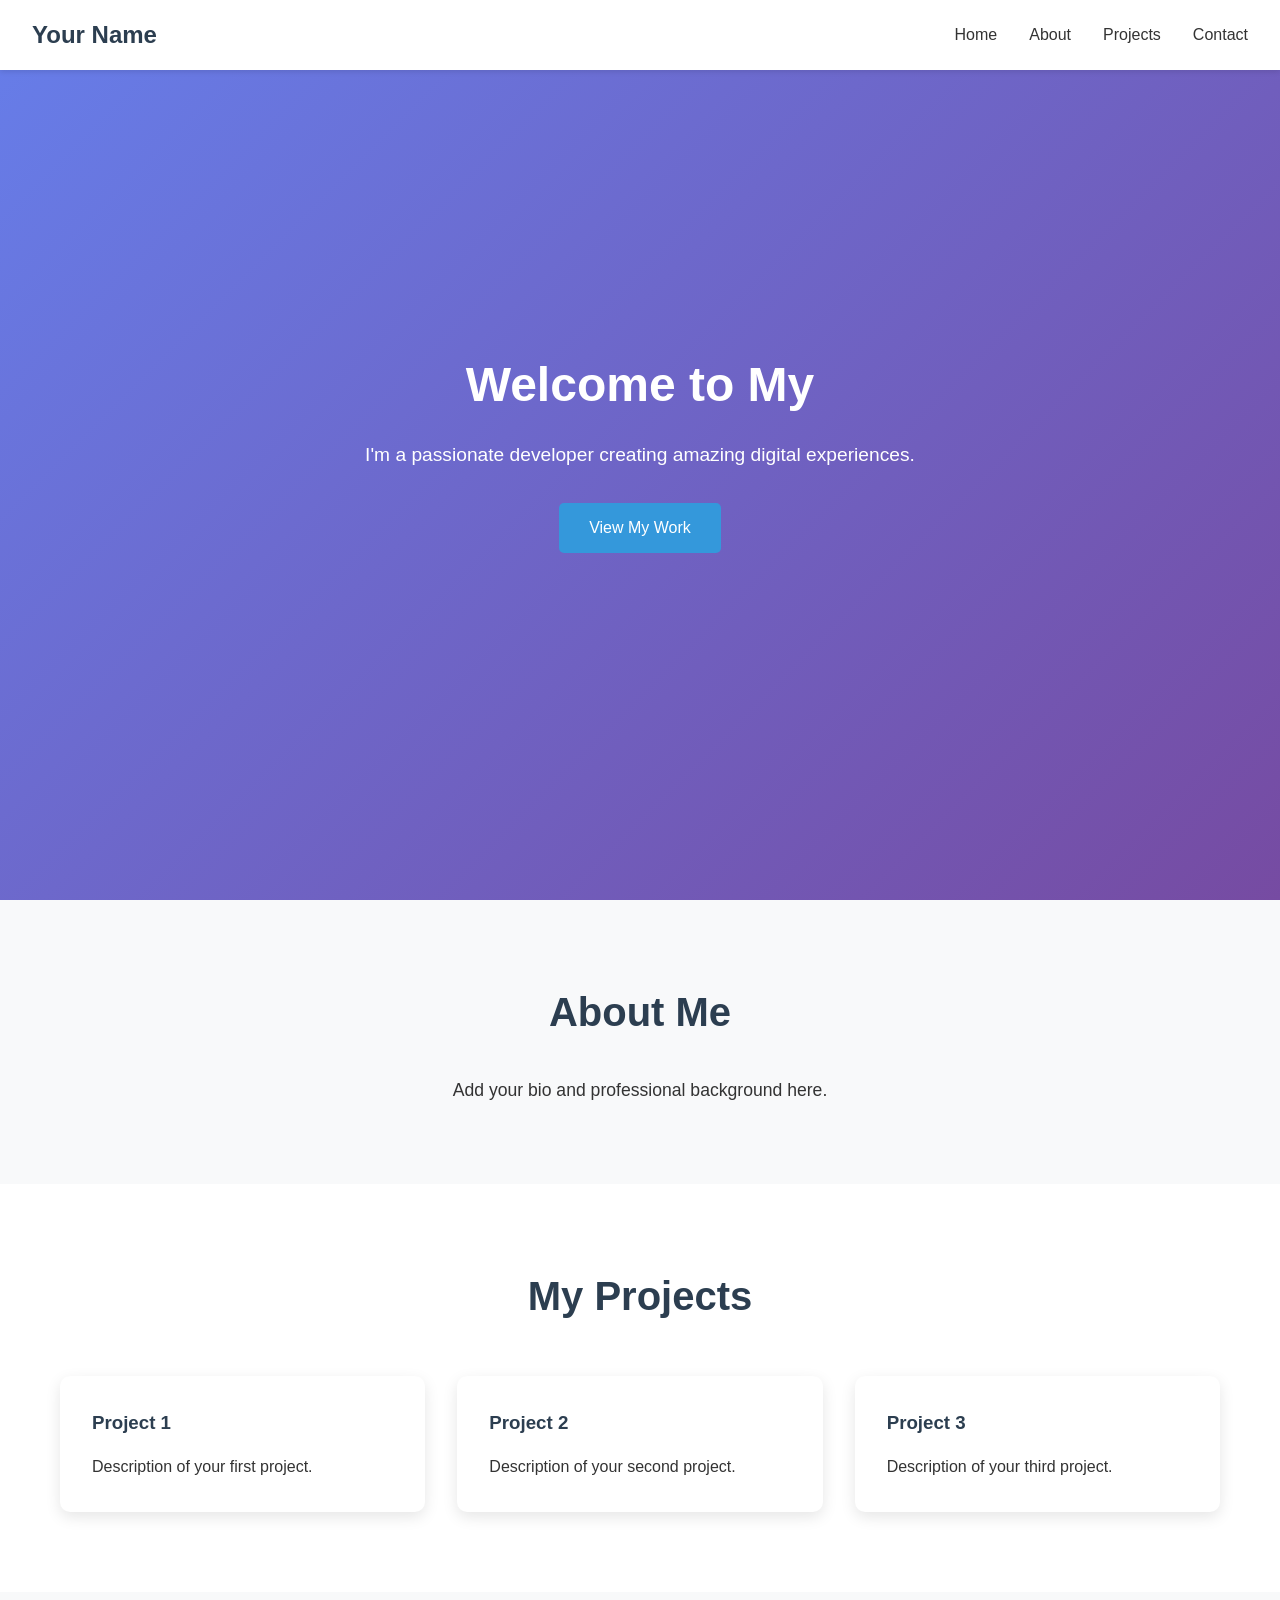
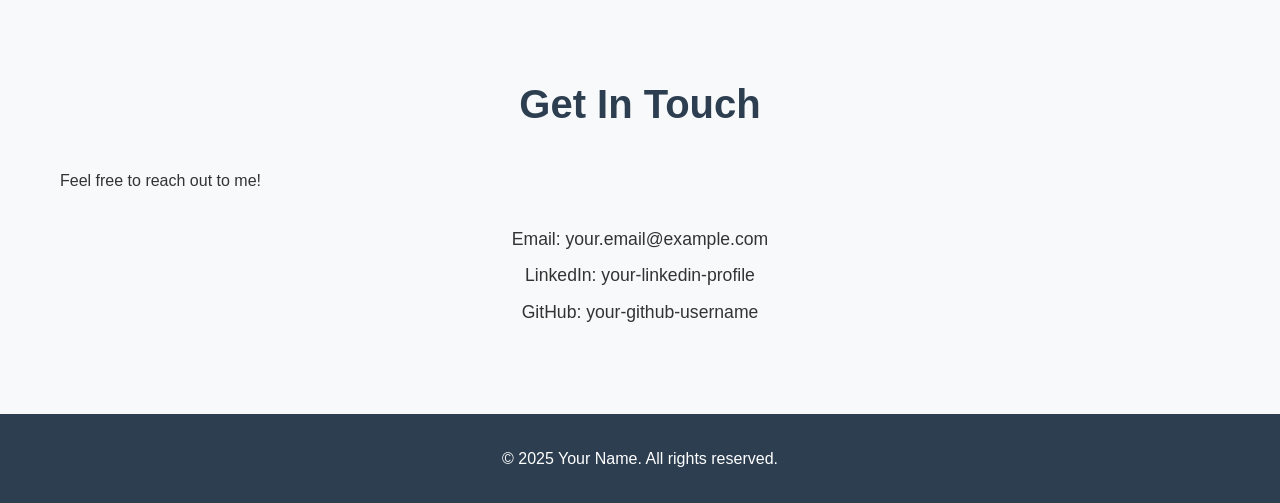
==== index.html @ b7966a03 "Initial commit: Create portfolio website structure" ====
<!DOCTYPE html>
<html lang="en">
<head>
    <meta charset="UTF-8">
    <meta name="viewport" content="width=device-width, initial-scale=1.0">
    <title>My Portfolio</title>
    <link rel="stylesheet" href="css/styles.css">
</head>
<body>
    <header>
        <nav>
            <div class="logo">
                <h1>Your Name</h1>
            </div>
            <ul class="nav-links">
                <li><a href="#home">Home</a></li>
                <li><a href="#about">About</a></li>
                <li><a href="#projects">Projects</a></li>
                <li><a href="#contact">Contact</a></li>
            </ul>
        </nav>
    </header>

    <main>
        <section id="home" class="hero">
            <div class="hero-content">
                <h2>Welcome to My Portfolio</h2>
                <p>I'm a passionate developer creating amazing digital experiences.</p>
                <a href="#projects" class="cta-button">View My Work</a>
            </div>
        </section>

        <section id="about" class="about">
            <div class="container">
                <h2>About Me</h2>
                <p>Add your bio and professional background here.</p>
            </div>
        </section>

        <section id="projects" class="projects">
            <div class="container">
                <h2>My Projects</h2>
                <div class="project-grid">
                    <div class="project-card">
                        <h3>Project 1</h3>
                        <p>Description of your first project.</p>
                    </div>
                    <div class="project-card">
                        <h3>Project 2</h3>
                        <p>Description of your second project.</p>
                    </div>
                    <div class="project-card">
                        <h3>Project 3</h3>
                        <p>Description of your third project.</p>
                    </div>
                </div>
            </div>
        </section>

        <section id="contact" class="contact">
            <div class="container">
                <h2>Get In Touch</h2>
                <p>Feel free to reach out to me!</p>
                <div class="contact-info">
                    <p>Email: your.email@example.com</p>
                    <p>LinkedIn: your-linkedin-profile</p>
                    <p>GitHub: your-github-username</p>
                </div>
            </div>
        </section>
    </main>

    <footer>
        <p>&copy; 2025 Your Name. All rights reserved.</p>
    </footer>

    <script src="js/main.js"></script>
</body>
</html>
---- css/styles.css ----
/* Reset and base styles */
* {
    margin: 0;
    padding: 0;
    box-sizing: border-box;
}

body {
    font-family: 'Arial', sans-serif;
    line-height: 1.6;
    color: #333;
}

.container {
    max-width: 1200px;
    margin: 0 auto;
    padding: 0 20px;
}

/* Header and Navigation */
header {
    background: #fff;
    box-shadow: 0 2px 5px rgba(0,0,0,0.1);
    position: fixed;
    width: 100%;
    top: 0;
    z-index: 1000;
}

nav {
    display: flex;
    justify-content: space-between;
    align-items: center;
    padding: 1rem 2rem;
}

.logo h1 {
    color: #2c3e50;
}

.nav-links {
    display: flex;
    list-style: none;
    gap: 2rem;
}

.nav-links a {
    text-decoration: none;
    color: #333;
    transition: color 0.3s ease;
}

.nav-links a:hover {
    color: #3498db;
}

/* Hero Section */
.hero {
    background: linear-gradient(135deg, #667eea 0%, #764ba2 100%);
    color: white;
    min-height: 100vh;
    display: flex;
    align-items: center;
    justify-content: center;
    text-align: center;
}

.hero-content h2 {
    font-size: 3rem;
    margin-bottom: 1rem;
}

.hero-content p {
    font-size: 1.2rem;
    margin-bottom: 2rem;
}

.cta-button {
    display: inline-block;
    background: #3498db;
    color: white;
    padding: 12px 30px;
    text-decoration: none;
    border-radius: 5px;
    transition: background 0.3s ease;
}

.cta-button:hover {
    background: #2980b9;
}

/* Sections */
section {
    padding: 80px 0;
}

.about {
    background: #f8f9fa;
}

.about h2,
.projects h2,
.contact h2 {
    text-align: center;
    font-size: 2.5rem;
    margin-bottom: 2rem;
    color: #2c3e50;
}

.about p {
    text-align: center;
    font-size: 1.1rem;
    max-width: 600px;
    margin: 0 auto;
}

/* Projects Section */
.project-grid {
    display: grid;
    grid-template-columns: repeat(auto-fit, minmax(300px, 1fr));
    gap: 2rem;
    margin-top: 3rem;
}

.project-card {
    background: white;
    padding: 2rem;
    border-radius: 10px;
    box-shadow: 0 5px 15px rgba(0,0,0,0.1);
    transition: transform 0.3s ease;
}

.project-card:hover {
    transform: translateY(-5px);
}

.project-card h3 {
    color: #2c3e50;
    margin-bottom: 1rem;
}

/* Contact Section */
.contact {
    background: #f8f9fa;
}

.contact-info {
    text-align: center;
    margin-top: 2rem;
}

.contact-info p {
    margin: 0.5rem 0;
    font-size: 1.1rem;
}

/* Footer */
footer {
    background: #2c3e50;
    color: white;
    text-align: center;
    padding: 2rem 0;
}

/* Responsive Design */
@media (max-width: 768px) {
    .nav-links {
        display: none;
    }
    
    .hero-content h2 {
        font-size: 2rem;
    }
    
    .project-grid {
        grid-template-columns: 1fr;
    }
    
    nav {
        padding: 1rem;
    }
}

/* Smooth scrolling */
html {
    scroll-behavior: smooth;
}
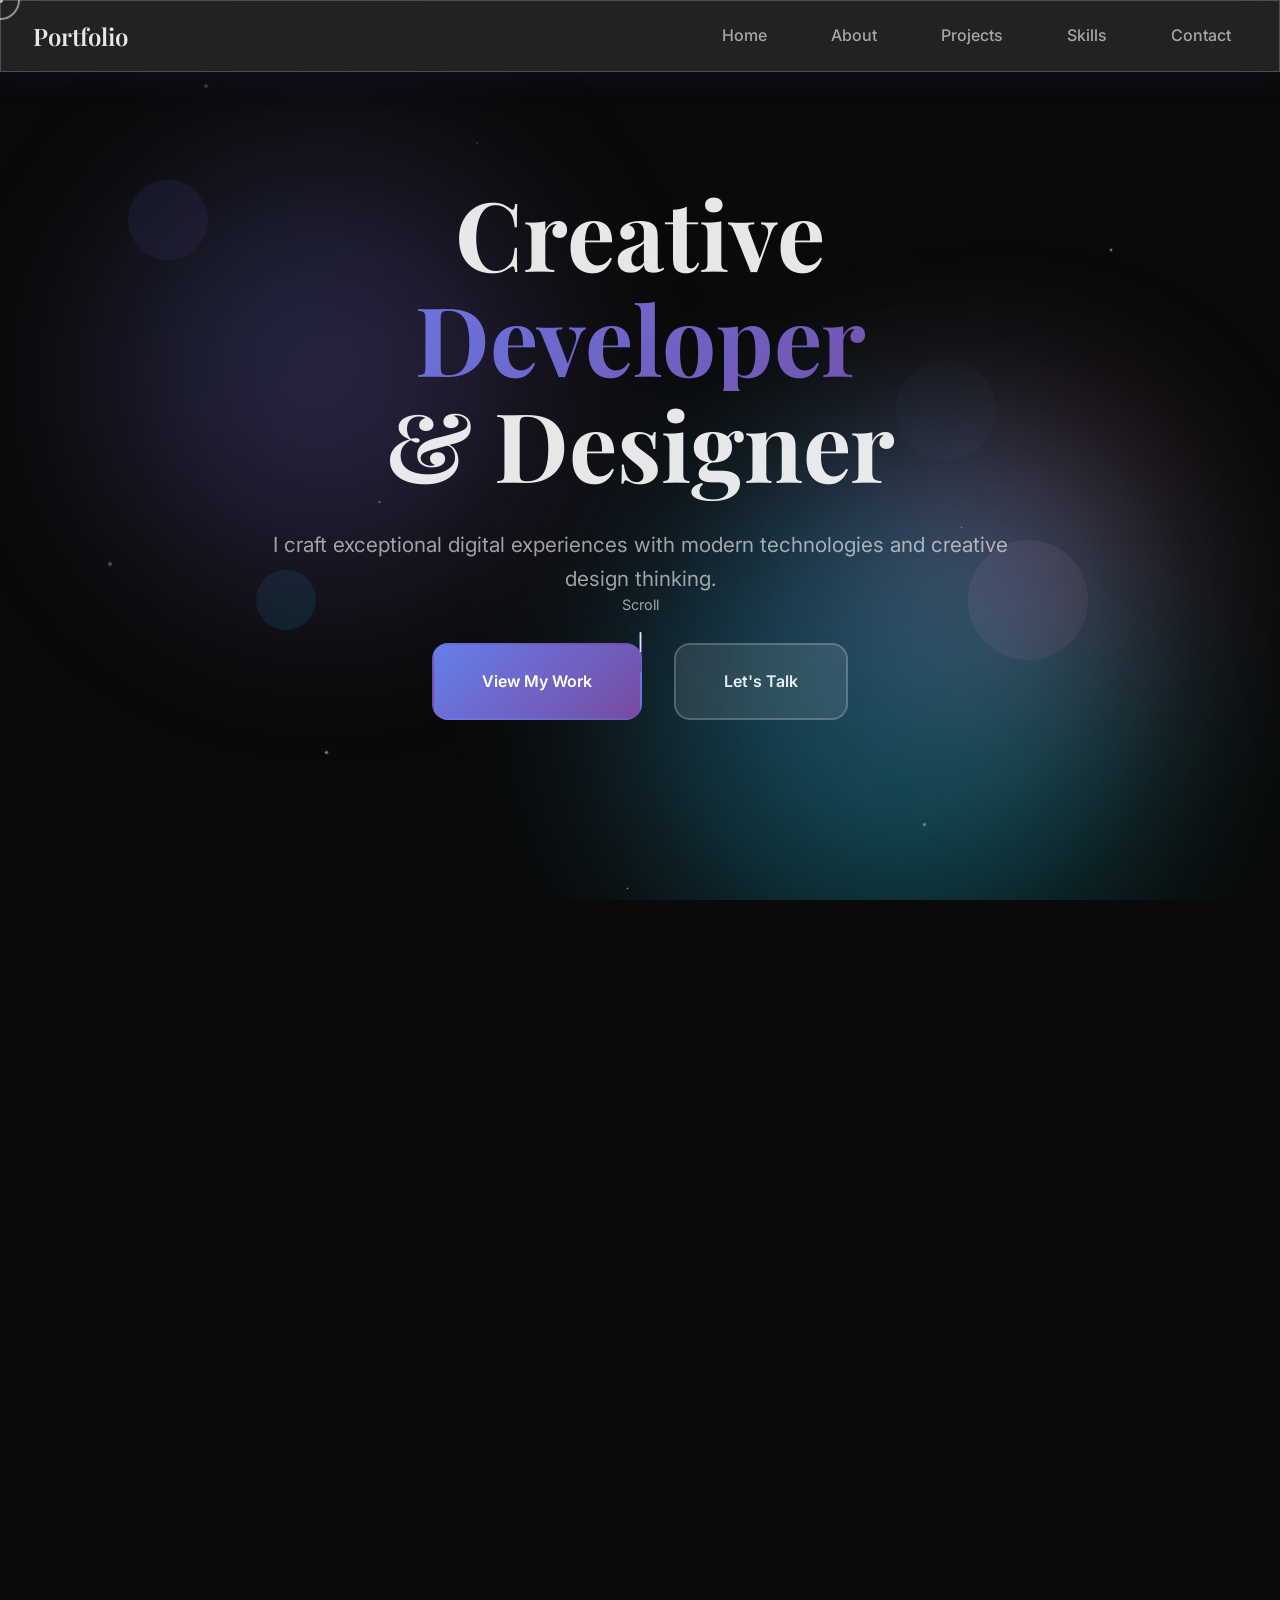
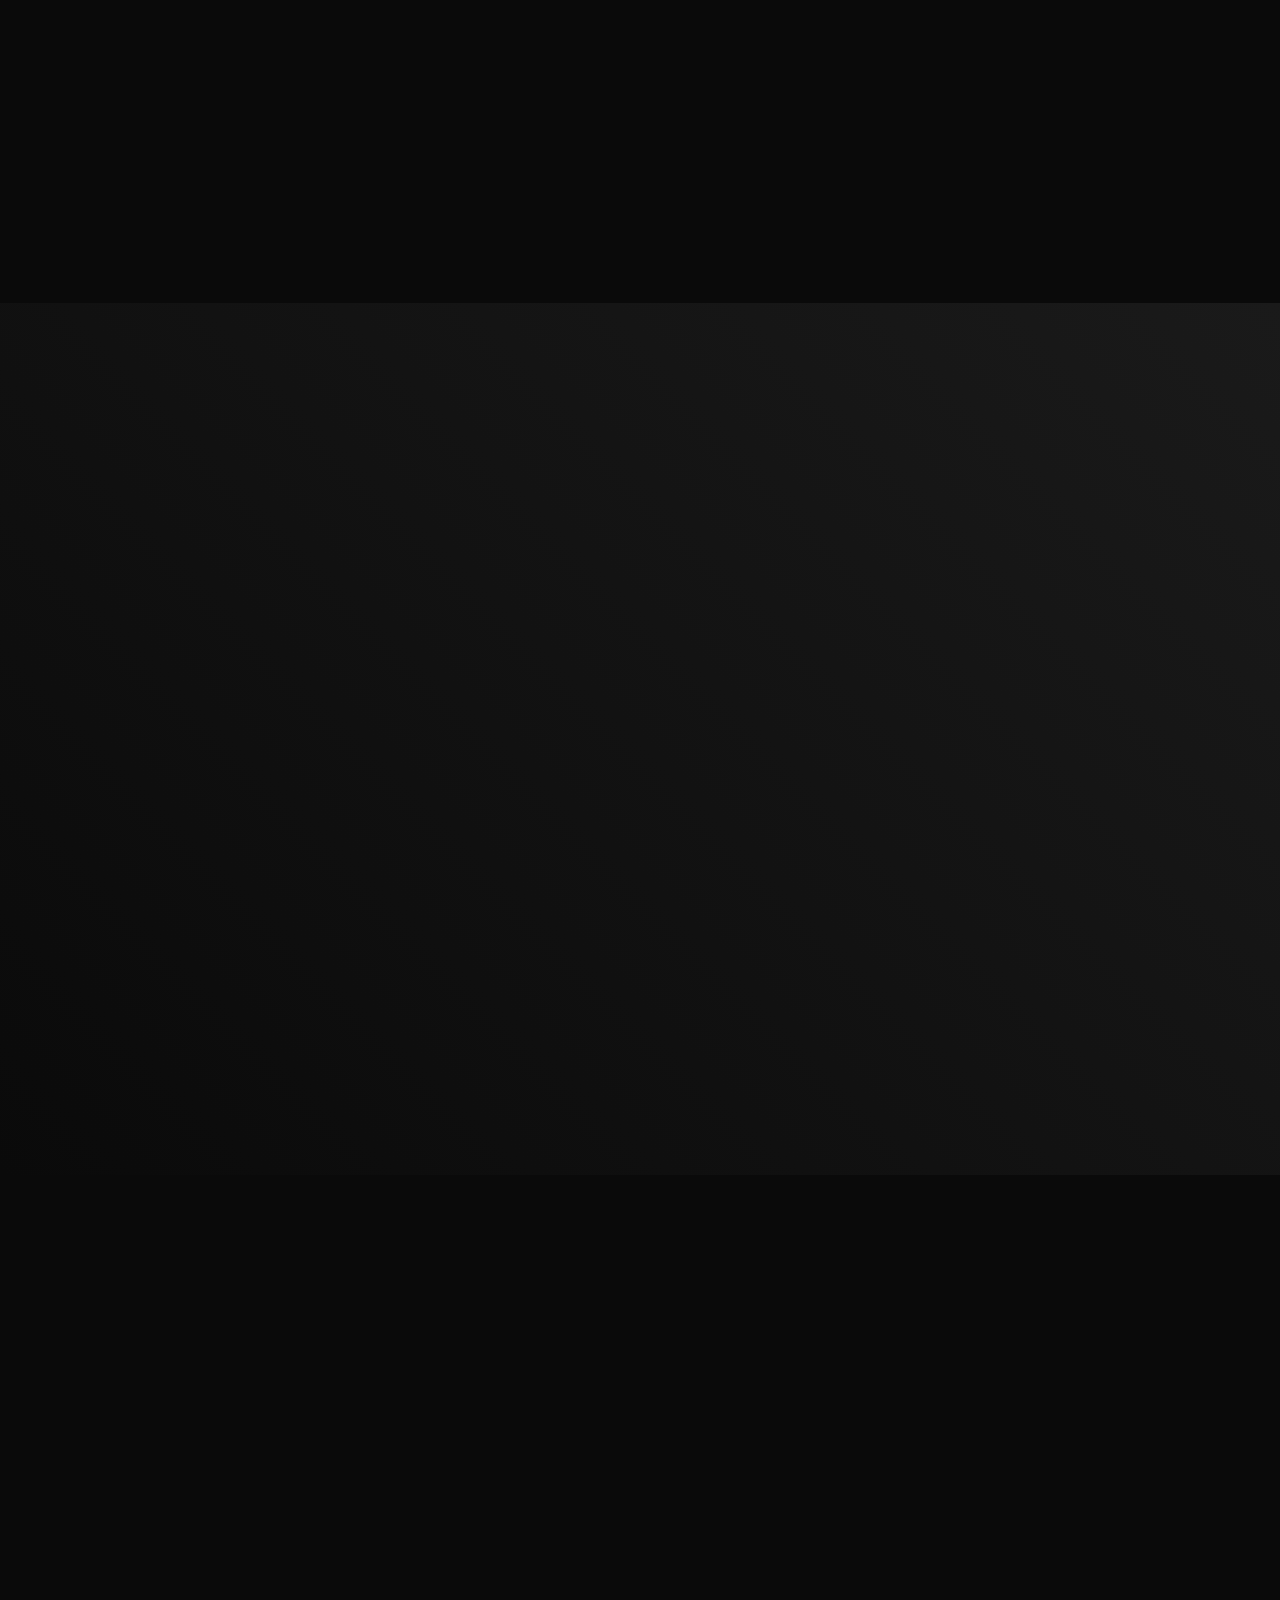
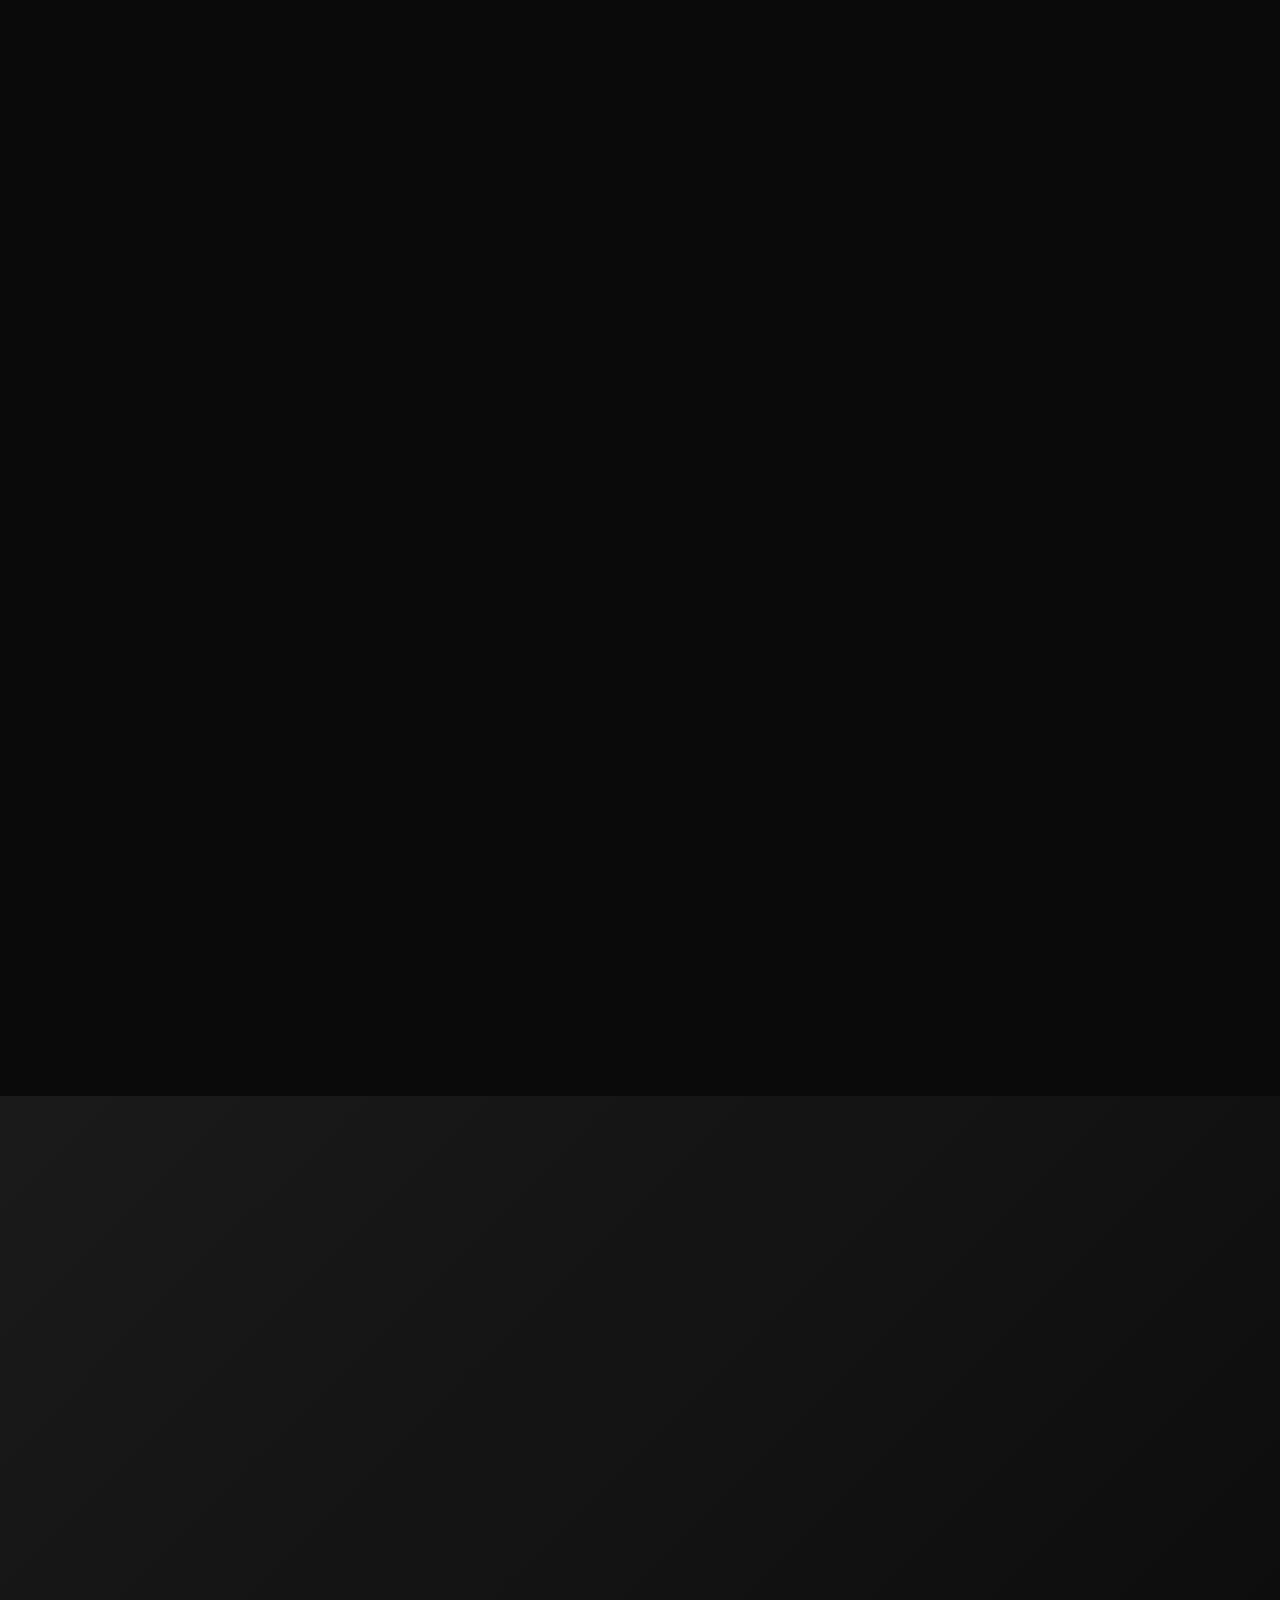
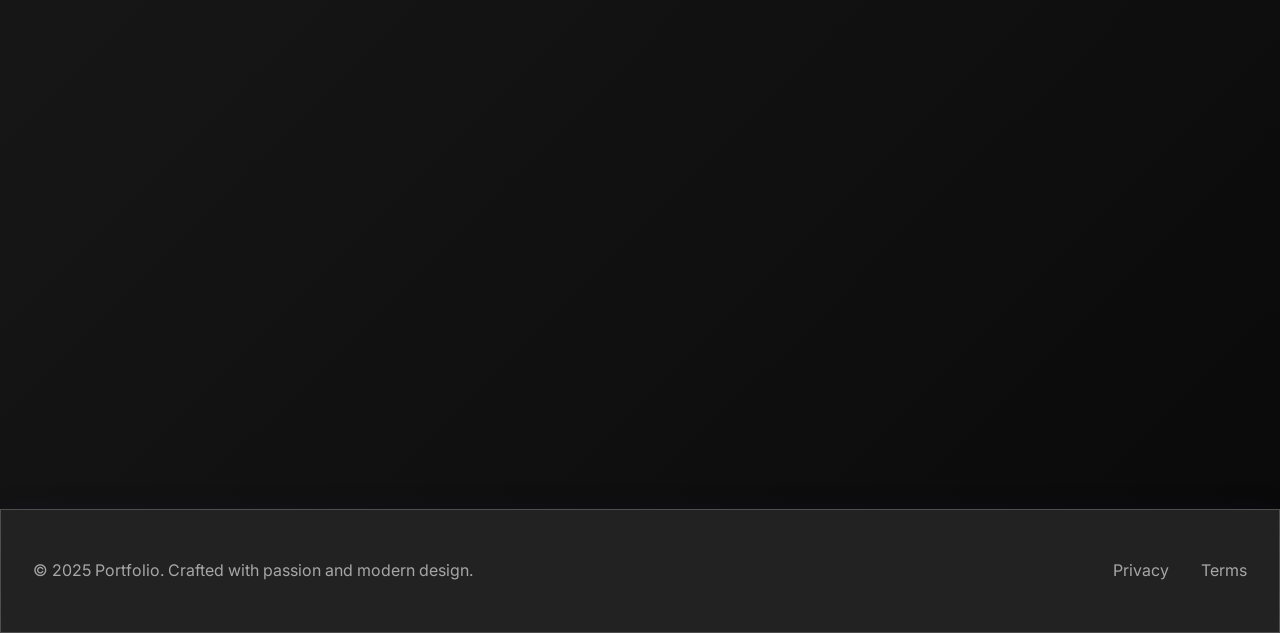
==== commit 26575e37: "✨ Upgrade to modern UI/UX with advanced effects\n\n- Implemented glassmorphism design with backdrop " ====
--- a/index.html
+++ b/index.html
@@ -3,77 +3,288 @@
 <head>
     <meta charset="UTF-8">
     <meta name="viewport" content="width=device-width, initial-scale=1.0">
-    <title>My Portfolio</title>
+    <title>Portfolio | Modern Developer</title>
+    <link rel="preconnect" href="https://fonts.googleapis.com">
+    <link rel="preconnect" href="https://fonts.gstatic.com" crossorigin>
+    <link href="https://fonts.googleapis.com/css2?family=Inter:wght@300;400;500;600;700&family=Playfair+Display:wght@400;500;600;700&display=swap" rel="stylesheet">
     <link rel="stylesheet" href="css/styles.css">
 </head>
 <body>
-    <header>
-        <nav>
-            <div class="logo">
-                <h1>Your Name</h1>
-            </div>
-            <ul class="nav-links">
-                <li><a href="#home">Home</a></li>
-                <li><a href="#about">About</a></li>
-                <li><a href="#projects">Projects</a></li>
-                <li><a href="#contact">Contact</a></li>
+    <!-- Custom Cursor -->
+    <div class="cursor-dot" data-cursor-dot></div>
+    <div class="cursor-outline" data-cursor-outline></div>
+    
+    <!-- Floating Elements -->
+    <div class="floating-shapes">
+        <div class="floating-shape shape-1"></div>
+        <div class="floating-shape shape-2"></div>
+        <div class="floating-shape shape-3"></div>
+        <div class="floating-shape shape-4"></div>
+    </div>
+    
+    <!-- Navigation -->
+    <nav class="navbar glass-effect">
+        <div class="nav-container">
+            <div class="nav-logo">
+                <span class="logo-text">Portfolio</span>
+            </div>
+            <ul class="nav-menu">
+                <li class="nav-item"><a href="#home" class="nav-link magnetic-btn">Home</a></li>
+                <li class="nav-item"><a href="#about" class="nav-link magnetic-btn">About</a></li>
+                <li class="nav-item"><a href="#projects" class="nav-link magnetic-btn">Projects</a></li>
+                <li class="nav-item"><a href="#skills" class="nav-link magnetic-btn">Skills</a></li>
+                <li class="nav-item"><a href="#contact" class="nav-link magnetic-btn">Contact</a></li>
             </ul>
-        </nav>
-    </header>
-
-    <main>
-        <section id="home" class="hero">
+            <div class="hamburger">
+                <span class="bar"></span>
+                <span class="bar"></span>
+                <span class="bar"></span>
+            </div>
+        </div>
+    </nav>
+
+    <!-- Main Content -->
+    <main class="main-content">
+        <!-- Hero Section -->
+        <section id="home" class="hero-section">
+            <div class="particles-container"></div>
+            <div class="hero-background">
+                <div class="gradient-orb orb-1"></div>
+                <div class="gradient-orb orb-2"></div>
+                <div class="gradient-orb orb-3"></div>
+            </div>
             <div class="hero-content">
-                <h2>Welcome to My Portfolio</h2>
-                <p>I'm a passionate developer creating amazing digital experiences.</p>
-                <a href="#projects" class="cta-button">View My Work</a>
-            </div>
-        </section>
-
-        <section id="about" class="about">
-            <div class="container">
-                <h2>About Me</h2>
-                <p>Add your bio and professional background here.</p>
-            </div>
-        </section>
-
-        <section id="projects" class="projects">
-            <div class="container">
-                <h2>My Projects</h2>
-                <div class="project-grid">
-                    <div class="project-card">
-                        <h3>Project 1</h3>
-                        <p>Description of your first project.</p>
-                    </div>
-                    <div class="project-card">
-                        <h3>Project 2</h3>
-                        <p>Description of your second project.</p>
-                    </div>
-                    <div class="project-card">
-                        <h3>Project 3</h3>
-                        <p>Description of your third project.</p>
-                    </div>
-                </div>
-            </div>
-        </section>
-
-        <section id="contact" class="contact">
-            <div class="container">
-                <h2>Get In Touch</h2>
-                <p>Feel free to reach out to me!</p>
-                <div class="contact-info">
-                    <p>Email: your.email@example.com</p>
-                    <p>LinkedIn: your-linkedin-profile</p>
-                    <p>GitHub: your-github-username</p>
+                <div class="hero-text">
+                    <h1 class="hero-title">
+                        <span class="title-line">Creative</span>
+                        <span class="title-line highlight">Developer</span>
+                        <span class="title-line">& Designer</span>
+                    </h1>
+                    <p class="hero-description">I craft exceptional digital experiences with modern technologies and creative design thinking.</p>
+                    <div class="hero-buttons">
+                        <a href="#projects" class="cta-primary magnetic-btn">
+                            <span>View My Work</span>
+                            <div class="btn-bg"></div>
+                        </a>
+                        <a href="#contact" class="cta-secondary magnetic-btn">
+                            <span>Let's Talk</span>
+                        </a>
+                    </div>
+                </div>
+                <div class="hero-scroll">
+                    <div class="scroll-indicator">
+                        <span>Scroll</span>
+                        <div class="scroll-line"></div>
+                    </div>
+                </div>
+            </div>
+        </section>
+
+        <!-- About Section -->
+        <section id="about" class="about-section">
+            <div class="container">
+                <div class="section-header">
+                    <span class="section-tag">Get to know me</span>
+                    <h2 class="section-title">About Me</h2>
+                </div>
+                <div class="about-content">
+                    <div class="about-text">
+                        <div class="text-block glass-card">
+                            <h3>Hello, I'm a passionate developer</h3>
+                            <p>With a keen eye for detail and a love for creating innovative solutions, I specialize in building modern web applications that combine functionality with beautiful design.</p>
+                            <p>I believe in writing clean, efficient code and staying up-to-date with the latest technologies and design trends.</p>
+                        </div>
+                        <div class="stats-grid">
+                            <div class="stat-item glass-card">
+                                <span class="stat-number">50+</span>
+                                <span class="stat-label">Projects</span>
+                            </div>
+                            <div class="stat-item glass-card">
+                                <span class="stat-number">3+</span>
+                                <span class="stat-label">Years</span>
+                            </div>
+                            <div class="stat-item glass-card">
+                                <span class="stat-number">100%</span>
+                                <span class="stat-label">Satisfaction</span>
+                            </div>
+                        </div>
+                    </div>
+                    <div class="about-image">
+                        <div class="image-container glass-card">
+                            <div class="profile-placeholder">
+                                <span>Your Photo</span>
+                            </div>
+                        </div>
+                    </div>
+                </div>
+            </div>
+        </section>
+
+        <!-- Skills Section -->
+        <section id="skills" class="skills-section">
+            <div class="container">
+                <div class="section-header">
+                    <span class="section-tag">What I do</span>
+                    <h2 class="section-title">Skills & Expertise</h2>
+                </div>
+                <div class="skills-grid">
+                    <div class="skill-card glass-card magnetic-btn">
+                        <div class="skill-icon">🎨</div>
+                        <h3>Frontend Development</h3>
+                        <p>Modern React, Vue.js, and vanilla JavaScript applications with responsive design.</p>
+                        <div class="skill-tags">
+                            <span>React</span>
+                            <span>JavaScript</span>
+                            <span>CSS3</span>
+                        </div>
+                    </div>
+                    <div class="skill-card glass-card magnetic-btn">
+                        <div class="skill-icon">⚡</div>
+                        <h3>Backend Development</h3>
+                        <p>Scalable server-side applications and APIs with modern frameworks.</p>
+                        <div class="skill-tags">
+                            <span>Node.js</span>
+                            <span>Python</span>
+                            <span>MongoDB</span>
+                        </div>
+                    </div>
+                    <div class="skill-card glass-card magnetic-btn">
+                        <div class="skill-icon">🚀</div>
+                        <h3>UI/UX Design</h3>
+                        <p>User-centered design with modern tools and design thinking methodologies.</p>
+                        <div class="skill-tags">
+                            <span>Figma</span>
+                            <span>Sketch</span>
+                            <span>Adobe XD</span>
+                        </div>
+                    </div>
+                </div>
+            </div>
+        </section>
+
+        <!-- Projects Section -->
+        <section id="projects" class="projects-section">
+            <div class="container">
+                <div class="section-header">
+                    <span class="section-tag">My work</span>
+                    <h2 class="section-title">Featured Projects</h2>
+                </div>
+                <div class="projects-grid">
+                    <div class="project-card glass-card magnetic-btn">
+                        <div class="project-image">
+                            <div class="project-placeholder">Project Image</div>
+                            <div class="project-overlay">
+                                <a href="#" class="project-link">View Project</a>
+                            </div>
+                        </div>
+                        <div class="project-info">
+                            <div class="project-tags">
+                                <span>React</span>
+                                <span>Node.js</span>
+                            </div>
+                            <h3>E-Commerce Platform</h3>
+                            <p>Modern e-commerce solution with advanced features and seamless user experience.</p>
+                        </div>
+                    </div>
+                    <div class="project-card glass-card magnetic-btn">
+                        <div class="project-image">
+                            <div class="project-placeholder">Project Image</div>
+                            <div class="project-overlay">
+                                <a href="#" class="project-link">View Project</a>
+                            </div>
+                        </div>
+                        <div class="project-info">
+                            <div class="project-tags">
+                                <span>Vue.js</span>
+                                <span>Firebase</span>
+                            </div>
+                            <h3>Task Management App</h3>
+                            <p>Collaborative task management tool with real-time updates and intuitive interface.</p>
+                        </div>
+                    </div>
+                    <div class="project-card glass-card magnetic-btn">
+                        <div class="project-image">
+                            <div class="project-placeholder">Project Image</div>
+                            <div class="project-overlay">
+                                <a href="#" class="project-link">View Project</a>
+                            </div>
+                        </div>
+                        <div class="project-info">
+                            <div class="project-tags">
+                                <span>JavaScript</span>
+                                <span>CSS3</span>
+                            </div>
+                            <h3>Creative Portfolio</h3>
+                            <p>Responsive portfolio website with modern animations and interactive elements.</p>
+                        </div>
+                    </div>
+                </div>
+            </div>
+        </section>
+
+        <!-- Contact Section -->
+        <section id="contact" class="contact-section">
+            <div class="container">
+                <div class="section-header">
+                    <span class="section-tag">Get in touch</span>
+                    <h2 class="section-title">Let's Work Together</h2>
+                </div>
+                <div class="contact-content">
+                    <div class="contact-info">
+                        <div class="contact-card glass-card">
+                            <h3>Ready to start your project?</h3>
+                            <p>I'm always open to discussing new opportunities and creative projects.</p>
+                            <div class="contact-methods">
+                                <a href="mailto:your.email@example.com" class="contact-method magnetic-btn">
+                                    <span class="method-icon">📧</span>
+                                    <span>your.email@example.com</span>
+                                </a>
+                                <a href="#" class="contact-method magnetic-btn">
+                                    <span class="method-icon">💼</span>
+                                    <span>LinkedIn Profile</span>
+                                </a>
+                                <a href="#" class="contact-method magnetic-btn">
+                                    <span class="method-icon">🐱</span>
+                                    <span>GitHub Profile</span>
+                                </a>
+                            </div>
+                        </div>
+                    </div>
+                    <div class="contact-form">
+                        <form class="form glass-card">
+                            <div class="form-group">
+                                <input type="text" class="form-input" placeholder="Your Name" required>
+                            </div>
+                            <div class="form-group">
+                                <input type="email" class="form-input" placeholder="Your Email" required>
+                            </div>
+                            <div class="form-group">
+                                <textarea class="form-input" placeholder="Your Message" rows="5" required></textarea>
+                            </div>
+                            <button type="submit" class="form-submit magnetic-btn">
+                                <span>Send Message</span>
+                                <div class="btn-bg"></div>
+                            </button>
+                        </form>
+                    </div>
                 </div>
             </div>
         </section>
     </main>
 
-    <footer>
-        <p>&copy; 2025 Your Name. All rights reserved.</p>
+    <!-- Footer -->
+    <footer class="footer glass-effect">
+        <div class="container">
+            <div class="footer-content">
+                <p>&copy; 2025 Portfolio. Crafted with passion and modern design.</p>
+                <div class="footer-links">
+                    <a href="#" class="footer-link magnetic-btn">Privacy</a>
+                    <a href="#" class="footer-link magnetic-btn">Terms</a>
+                </div>
+            </div>
+        </div>
     </footer>
 
     <script src="js/main.js"></script>
 </body>
-</html>+</html>
--- a/css/styles.css
+++ b/css/styles.css
@@ -1,187 +1,1087 @@
-/* Reset and base styles */
-* {
+/* Modern CSS Reset */
+*,
+*::before,
+*::after {
     margin: 0;
     padding: 0;
     box-sizing: border-box;
 }
 
+/* CSS Custom Properties */
+:root {
+    /* Colors */
+    --primary-gradient: linear-gradient(135deg, #667eea 0%, #764ba2 100%);
+    --secondary-gradient: linear-gradient(135deg, #f093fb 0%, #f5576c 100%);
+    --accent-gradient: linear-gradient(135deg, #4facfe 0%, #00f2fe 100%);
+    --dark-gradient: linear-gradient(135deg, #2c3e50 0%, #34495e 100%);
+    
+    --glass-bg: rgba(255, 255, 255, 0.1);
+    --glass-border: rgba(255, 255, 255, 0.2);
+    --glass-shadow: 0 8px 32px 0 rgba(31, 38, 135, 0.15);
+    
+    --text-primary: #2c3e50;
+    --text-secondary: #7f8c8d;
+    --text-light: rgba(255, 255, 255, 0.9);
+    --text-muted: rgba(255, 255, 255, 0.6);
+    
+    --bg-primary: #0a0a0a;
+    --bg-secondary: #1a1a1a;
+    --bg-accent: #2a2a2a;
+    
+    /* Typography */
+    --font-primary: 'Inter', -apple-system, BlinkMacSystemFont, sans-serif;
+    --font-display: 'Playfair Display', Georgia, serif;
+    
+    /* Spacing */
+    --space-xs: 0.5rem;
+    --space-sm: 1rem;
+    --space-md: 1.5rem;
+    --space-lg: 2rem;
+    --space-xl: 3rem;
+    --space-2xl: 4rem;
+    --space-3xl: 6rem;
+    
+    /* Layout */
+    --max-width: 1400px;
+    --section-padding: clamp(4rem, 8vw, 8rem);
+    
+    /* Borders */
+    --border-radius: 16px;
+    --border-radius-sm: 8px;
+    --border-radius-lg: 24px;
+    
+    /* Transitions */
+    --transition-fast: 0.2s cubic-bezier(0.4, 0, 0.2, 1);
+    --transition-normal: 0.4s cubic-bezier(0.4, 0, 0.2, 1);
+    --transition-slow: 0.6s cubic-bezier(0.4, 0, 0.2, 1);
+    
+    /* Z-index */
+    --z-cursor: 9999;
+    --z-navbar: 1000;
+    --z-modal: 100;
+    --z-floating: 10;
+}
+
+/* Base Styles */
+html {
+    scroll-behavior: smooth;
+    font-size: 16px;
+}
+
 body {
-    font-family: 'Arial', sans-serif;
+    font-family: var(--font-primary);
     line-height: 1.6;
-    color: #333;
-}
-
-.container {
-    max-width: 1200px;
+    color: var(--text-light);
+    background: var(--bg-primary);
+    overflow-x: hidden;
+    cursor: none;
+}
+
+/* Custom Cursor */
+.cursor-dot {
+    width: 6px;
+    height: 6px;
+    background: #fff;
+    border-radius: 50%;
+    position: fixed;
+    transform: translate(-50%, -50%);
+    pointer-events: none;
+    z-index: var(--z-cursor);
+    mix-blend-mode: difference;
+    transition: transform var(--transition-fast);
+}
+
+.cursor-outline {
+    width: 40px;
+    height: 40px;
+    border: 2px solid rgba(255, 255, 255, 0.5);
+    border-radius: 50%;
+    position: fixed;
+    transform: translate(-50%, -50%);
+    pointer-events: none;
+    z-index: var(--z-cursor);
+    transition: all var(--transition-normal);
+}
+
+/* Floating Shapes */
+.floating-shapes {
+    position: fixed;
+    top: 0;
+    left: 0;
+    width: 100%;
+    height: 100%;
+    pointer-events: none;
+    z-index: 1;
+}
+
+.floating-shape {
+    position: absolute;
+    border-radius: 50%;
+    opacity: 0.1;
+    animation: float 6s ease-in-out infinite;
+}
+
+.shape-1 {
+    width: 80px;
+    height: 80px;
+    background: var(--primary-gradient);
+    top: 20%;
+    left: 10%;
+    animation-delay: 0s;
+}
+
+.shape-2 {
+    width: 120px;
+    height: 120px;
+    background: var(--secondary-gradient);
+    top: 60%;
+    right: 15%;
+    animation-delay: 2s;
+}
+
+.shape-3 {
+    width: 60px;
+    height: 60px;
+    background: var(--accent-gradient);
+    bottom: 30%;
+    left: 20%;
+    animation-delay: 4s;
+}
+
+.shape-4 {
+    width: 100px;
+    height: 100px;
+    background: var(--dark-gradient);
+    top: 40%;
+    left: 70%;
+    animation-delay: 1s;
+}
+
+@keyframes float {
+    0%, 100% {
+        transform: translateY(0px) rotate(0deg);
+    }
+    33% {
+        transform: translateY(-30px) rotate(120deg);
+    }
+    66% {
+        transform: translateY(20px) rotate(240deg);
+    }
+}
+
+/* Glass Effect */
+.glass-effect {
+    background: var(--glass-bg);
+    backdrop-filter: blur(20px);
+    -webkit-backdrop-filter: blur(20px);
+    border: 1px solid var(--glass-border);
+    box-shadow: var(--glass-shadow);
+}
+
+.glass-card {
+    background: var(--glass-bg);
+    backdrop-filter: blur(20px);
+    -webkit-backdrop-filter: blur(20px);
+    border: 1px solid var(--glass-border);
+    border-radius: var(--border-radius);
+    box-shadow: var(--glass-shadow);
+    transition: all var(--transition-normal);
+}
+
+.glass-card:hover {
+    background: rgba(255, 255, 255, 0.15);
+    border-color: rgba(255, 255, 255, 0.3);
+    transform: translateY(-4px);
+}
+
+/* Magnetic Button Effect */
+.magnetic-btn {
+    position: relative;
+    transition: all var(--transition-normal);
+    cursor: none;
+}
+
+/* Navigation */
+.navbar {
+    position: fixed;
+    top: 0;
+    left: 0;
+    right: 0;
+    z-index: var(--z-navbar);
+    padding: var(--space-sm) 0;
+    transition: all var(--transition-normal);
+}
+
+.nav-container {
+    max-width: var(--max-width);
     margin: 0 auto;
-    padding: 0 20px;
-}
-
-/* Header and Navigation */
-header {
-    background: #fff;
-    box-shadow: 0 2px 5px rgba(0,0,0,0.1);
-    position: fixed;
-    width: 100%;
-    top: 0;
-    z-index: 1000;
-}
-
-nav {
+    padding: 0 var(--space-lg);
     display: flex;
     justify-content: space-between;
     align-items: center;
-    padding: 1rem 2rem;
-}
-
-.logo h1 {
-    color: #2c3e50;
-}
-
-.nav-links {
+}
+
+.nav-logo .logo-text {
+    font-family: var(--font-display);
+    font-size: 1.5rem;
+    font-weight: 600;
+    color: var(--text-light);
+}
+
+.nav-menu {
     display: flex;
     list-style: none;
-    gap: 2rem;
-}
-
-.nav-links a {
+    gap: var(--space-lg);
+}
+
+.nav-link {
+    color: var(--text-muted);
     text-decoration: none;
-    color: #333;
-    transition: color 0.3s ease;
-}
-
-.nav-links a:hover {
-    color: #3498db;
+    font-weight: 500;
+    padding: var(--space-xs) var(--space-sm);
+    border-radius: var(--border-radius-sm);
+    transition: all var(--transition-normal);
+    position: relative;
+    overflow: hidden;
+}
+
+.nav-link:hover {
+    color: var(--text-light);
+    background: var(--glass-bg);
+}
+
+.nav-link::before {
+    content: '';
+    position: absolute;
+    bottom: 0;
+    left: 0;
+    width: 0;
+    height: 2px;
+    background: var(--primary-gradient);
+    transition: width var(--transition-normal);
+}
+
+.nav-link:hover::before {
+    width: 100%;
+}
+
+/* Hamburger Menu */
+.hamburger {
+    display: none;
+    flex-direction: column;
+    cursor: pointer;
+}
+
+.hamburger .bar {
+    width: 25px;
+    height: 3px;
+    background: var(--text-light);
+    margin: 3px 0;
+    transition: var(--transition-fast);
+    border-radius: 2px;
+}
+
+/* Container */
+.container {
+    max-width: var(--max-width);
+    margin: 0 auto;
+    padding: 0 var(--space-lg);
 }
 
 /* Hero Section */
-.hero {
-    background: linear-gradient(135deg, #667eea 0%, #764ba2 100%);
-    color: white;
+.hero-section {
+    position: relative;
     min-height: 100vh;
     display: flex;
     align-items: center;
     justify-content: center;
+    overflow: hidden;
+}
+
+.hero-background {
+    position: absolute;
+    top: 0;
+    left: 0;
+    width: 100%;
+    height: 100%;
+    z-index: 1;
+}
+
+.gradient-orb {
+    position: absolute;
+    border-radius: 50%;
+    filter: blur(100px);
+    opacity: 0.3;
+    animation: orbFloat 8s ease-in-out infinite;
+}
+
+.orb-1 {
+    width: 400px;
+    height: 400px;
+    background: var(--primary-gradient);
+    top: 20%;
+    left: 10%;
+    animation-delay: 0s;
+}
+
+.orb-2 {
+    width: 300px;
+    height: 300px;
+    background: var(--secondary-gradient);
+    bottom: 20%;
+    right: 10%;
+    animation-delay: 2s;
+}
+
+.orb-3 {
+    width: 500px;
+    height: 500px;
+    background: var(--accent-gradient);
+    top: 50%;
+    left: 50%;
+    transform: translate(-50%, -50%);
+    animation-delay: 4s;
+}
+
+@keyframes orbFloat {
+    0%, 100% {
+        transform: translate(0, 0) scale(1);
+    }
+    50% {
+        transform: translate(30px, -30px) scale(1.1);
+    }
+}
+
+.hero-content {
+    position: relative;
+    z-index: 2;
     text-align: center;
-}
-
-.hero-content h2 {
+    max-width: 800px;
+    padding: 0 var(--space-lg);
+}
+
+.hero-title {
+    font-family: var(--font-display);
+    font-size: clamp(3rem, 8vw, 6rem);
+    line-height: 1.1;
+    margin-bottom: var(--space-lg);
+    opacity: 0;
+    animation: fadeInUp 1s ease-out 0.5s forwards;
+}
+
+.title-line {
+    display: block;
+    position: relative;
+}
+
+.title-line.highlight {
+    background: var(--primary-gradient);
+    -webkit-background-clip: text;
+    -webkit-text-fill-color: transparent;
+    background-clip: text;
+}
+
+.hero-description {
+    font-size: clamp(1.1rem, 2vw, 1.3rem);
+    color: var(--text-muted);
+    margin-bottom: var(--space-xl);
+    opacity: 0;
+    animation: fadeInUp 1s ease-out 0.8s forwards;
+}
+
+.hero-buttons {
+    display: flex;
+    gap: var(--space-lg);
+    justify-content: center;
+    flex-wrap: wrap;
+    opacity: 0;
+    animation: fadeInUp 1s ease-out 1.1s forwards;
+}
+
+.cta-primary,
+.cta-secondary {
+    position: relative;
+    padding: var(--space-md) var(--space-xl);
+    border-radius: var(--border-radius);
+    text-decoration: none;
+    font-weight: 600;
+    transition: all var(--transition-normal);
+    overflow: hidden;
+}
+
+.cta-primary {
+    background: var(--primary-gradient);
+    color: white;
+    border: 2px solid transparent;
+}
+
+.cta-primary .btn-bg {
+    position: absolute;
+    top: 0;
+    left: 0;
+    width: 100%;
+    height: 100%;
+    background: var(--secondary-gradient);
+    opacity: 0;
+    transition: opacity var(--transition-normal);
+    z-index: -1;
+}
+
+.cta-primary:hover .btn-bg {
+    opacity: 1;
+}
+
+.cta-secondary {
+    color: var(--text-light);
+    border: 2px solid var(--glass-border);
+    background: var(--glass-bg);
+    backdrop-filter: blur(20px);
+}
+
+.cta-secondary:hover {
+    background: rgba(255, 255, 255, 0.15);
+    border-color: rgba(255, 255, 255, 0.3);
+}
+
+.hero-scroll {
+    position: absolute;
+    bottom: var(--space-xl);
+    left: 50%;
+    transform: translateX(-50%);
+    opacity: 0;
+    animation: fadeIn 1s ease-out 1.5s forwards;
+}
+
+.scroll-indicator {
+    display: flex;
+    flex-direction: column;
+    align-items: center;
+    gap: var(--space-sm);
+    color: var(--text-muted);
+    font-size: 0.9rem;
+}
+
+.scroll-line {
+    width: 2px;
+    height: 40px;
+    background: var(--primary-gradient);
+    border-radius: 2px;
+    position: relative;
+    overflow: hidden;
+}
+
+.scroll-line::after {
+    content: '';
+    position: absolute;
+    top: 0;
+    left: 0;
+    width: 100%;
+    height: 20px;
+    background: rgba(255, 255, 255, 0.8);
+    animation: scrollMove 2s ease-in-out infinite;
+}
+
+@keyframes scrollMove {
+    0% {
+        transform: translateY(-100%);
+    }
+    100% {
+        transform: translateY(300%);
+    }
+}
+
+/* Section Styles */
+.section-header {
+    text-align: center;
+    margin-bottom: var(--space-3xl);
+}
+
+.section-tag {
+    display: inline-block;
+    padding: var(--space-xs) var(--space-md);
+    background: var(--glass-bg);
+    border: 1px solid var(--glass-border);
+    border-radius: 50px;
+    color: var(--text-muted);
+    font-size: 0.9rem;
+    margin-bottom: var(--space-md);
+    backdrop-filter: blur(10px);
+}
+
+.section-title {
+    font-family: var(--font-display);
+    font-size: clamp(2.5rem, 5vw, 3.5rem);
+    color: var(--text-light);
+    margin-bottom: var(--space-lg);
+}
+
+/* About Section */
+.about-section {
+    padding: var(--section-padding) 0;
+    position: relative;
+}
+
+.about-content {
+    display: grid;
+    grid-template-columns: 1fr 1fr;
+    gap: var(--space-3xl);
+    align-items: center;
+}
+
+.text-block {
+    padding: var(--space-xl);
+    margin-bottom: var(--space-lg);
+}
+
+.text-block h3 {
+    font-family: var(--font-display);
+    font-size: 1.8rem;
+    margin-bottom: var(--space-lg);
+    color: var(--text-light);
+}
+
+.text-block p {
+    color: var(--text-muted);
+    margin-bottom: var(--space-md);
+    line-height: 1.7;
+}
+
+.stats-grid {
+    display: grid;
+    grid-template-columns: repeat(3, 1fr);
+    gap: var(--space-md);
+}
+
+.stat-item {
+    text-align: center;
+    padding: var(--space-lg);
+}
+
+.stat-number {
+    display: block;
+    font-family: var(--font-display);
+    font-size: 2.5rem;
+    font-weight: 700;
+    color: var(--text-light);
+    background: var(--primary-gradient);
+    -webkit-background-clip: text;
+    -webkit-text-fill-color: transparent;
+    background-clip: text;
+}
+
+.stat-label {
+    color: var(--text-muted);
+    font-size: 0.9rem;
+    margin-top: var(--space-xs);
+}
+
+.about-image {
+    display: flex;
+    justify-content: center;
+}
+
+.image-container {
+    width: 300px;
+    height: 400px;
+    padding: var(--space-lg);
+    position: relative;
+    overflow: hidden;
+}
+
+.profile-placeholder {
+    width: 100%;
+    height: 100%;
+    background: var(--dark-gradient);
+    border-radius: var(--border-radius);
+    display: flex;
+    align-items: center;
+    justify-content: center;
+    color: var(--text-muted);
+    font-size: 1.1rem;
+}
+
+/* Skills Section */
+.skills-section {
+    padding: var(--section-padding) 0;
+    background: linear-gradient(45deg, var(--bg-primary) 0%, var(--bg-secondary) 100%);
+}
+
+.skills-grid {
+    display: grid;
+    grid-template-columns: repeat(auto-fit, minmax(350px, 1fr));
+    gap: var(--space-xl);
+}
+
+.skill-card {
+    padding: var(--space-xl);
+    text-align: center;
+    position: relative;
+    overflow: hidden;
+}
+
+.skill-card::before {
+    content: '';
+    position: absolute;
+    top: -50%;
+    left: -50%;
+    width: 200%;
+    height: 200%;
+    background: var(--primary-gradient);
+    opacity: 0;
+    transition: opacity var(--transition-slow);
+    z-index: -1;
+}
+
+.skill-card:hover::before {
+    opacity: 0.03;
+}
+
+.skill-icon {
     font-size: 3rem;
-    margin-bottom: 1rem;
-}
-
-.hero-content p {
+    margin-bottom: var(--space-lg);
+    filter: grayscale(0.8);
+    transition: filter var(--transition-normal);
+}
+
+.skill-card:hover .skill-icon {
+    filter: grayscale(0);
+}
+
+.skill-card h3 {
+    font-size: 1.5rem;
+    color: var(--text-light);
+    margin-bottom: var(--space-md);
+}
+
+.skill-card p {
+    color: var(--text-muted);
+    margin-bottom: var(--space-lg);
+    line-height: 1.6;
+}
+
+.skill-tags {
+    display: flex;
+    gap: var(--space-xs);
+    justify-content: center;
+    flex-wrap: wrap;
+}
+
+.skill-tags span {
+    padding: var(--space-xs) var(--space-sm);
+    background: var(--glass-bg);
+    border: 1px solid var(--glass-border);
+    border-radius: 20px;
+    font-size: 0.8rem;
+    color: var(--text-muted);
+    backdrop-filter: blur(10px);
+}
+
+/* Projects Section */
+.projects-section {
+    padding: var(--section-padding) 0;
+}
+
+.projects-grid {
+    display: grid;
+    grid-template-columns: repeat(auto-fit, minmax(400px, 1fr));
+    gap: var(--space-xl);
+}
+
+.project-card {
+    overflow: hidden;
+    border-radius: var(--border-radius-lg);
+    position: relative;
+}
+
+.project-image {
+    position: relative;
+    height: 250px;
+    overflow: hidden;
+    border-radius: var(--border-radius) var(--border-radius) 0 0;
+}
+
+.project-placeholder {
+    width: 100%;
+    height: 100%;
+    background: var(--dark-gradient);
+    display: flex;
+    align-items: center;
+    justify-content: center;
+    color: var(--text-muted);
+    font-size: 1.1rem;
+    transition: transform var(--transition-slow);
+}
+
+.project-overlay {
+    position: absolute;
+    top: 0;
+    left: 0;
+    width: 100%;
+    height: 100%;
+    background: rgba(0, 0, 0, 0.8);
+    display: flex;
+    align-items: center;
+    justify-content: center;
+    opacity: 0;
+    transition: opacity var(--transition-normal);
+}
+
+.project-card:hover .project-overlay {
+    opacity: 1;
+}
+
+.project-card:hover .project-placeholder {
+    transform: scale(1.1);
+}
+
+.project-link {
+    color: white;
+    text-decoration: none;
+    padding: var(--space-sm) var(--space-lg);
+    border: 2px solid white;
+    border-radius: var(--border-radius-sm);
+    transition: all var(--transition-normal);
+}
+
+.project-link:hover {
+    background: white;
+    color: var(--text-primary);
+}
+
+.project-info {
+    padding: var(--space-xl);
+}
+
+.project-tags {
+    display: flex;
+    gap: var(--space-xs);
+    margin-bottom: var(--space-md);
+    flex-wrap: wrap;
+}
+
+.project-tags span {
+    padding: var(--space-xs) var(--space-sm);
+    background: var(--primary-gradient);
+    color: white;
+    border-radius: 15px;
+    font-size: 0.8rem;
+    font-weight: 500;
+}
+
+.project-info h3 {
+    color: var(--text-light);
+    margin-bottom: var(--space-sm);
+    font-size: 1.3rem;
+}
+
+.project-info p {
+    color: var(--text-muted);
+    line-height: 1.6;
+}
+
+/* Contact Section */
+.contact-section {
+    padding: var(--section-padding) 0;
+    background: linear-gradient(135deg, var(--bg-secondary) 0%, var(--bg-primary) 100%);
+}
+
+.contact-content {
+    display: grid;
+    grid-template-columns: 1fr 1fr;
+    gap: var(--space-3xl);
+    align-items: start;
+}
+
+.contact-card {
+    padding: var(--space-xl);
+}
+
+.contact-card h3 {
+    font-family: var(--font-display);
+    font-size: 1.8rem;
+    color: var(--text-light);
+    margin-bottom: var(--space-md);
+}
+
+.contact-card p {
+    color: var(--text-muted);
+    margin-bottom: var(--space-xl);
+    line-height: 1.6;
+}
+
+.contact-methods {
+    display: flex;
+    flex-direction: column;
+    gap: var(--space-md);
+}
+
+.contact-method {
+    display: flex;
+    align-items: center;
+    gap: var(--space-md);
+    padding: var(--space-md);
+    background: var(--glass-bg);
+    border: 1px solid var(--glass-border);
+    border-radius: var(--border-radius);
+    text-decoration: none;
+    color: var(--text-light);
+    transition: all var(--transition-normal);
+    backdrop-filter: blur(10px);
+}
+
+.contact-method:hover {
+    background: rgba(255, 255, 255, 0.15);
+    transform: translateX(8px);
+}
+
+.method-icon {
     font-size: 1.2rem;
-    margin-bottom: 2rem;
-}
-
-.cta-button {
-    display: inline-block;
-    background: #3498db;
+}
+
+/* Form Styles */
+.form {
+    padding: var(--space-xl);
+}
+
+.form-group {
+    margin-bottom: var(--space-lg);
+}
+
+.form-input {
+    width: 100%;
+    padding: var(--space-md);
+    background: var(--glass-bg);
+    border: 1px solid var(--glass-border);
+    border-radius: var(--border-radius-sm);
+    color: var(--text-light);
+    font-family: inherit;
+    font-size: 1rem;
+    backdrop-filter: blur(10px);
+    transition: all var(--transition-normal);
+    resize: vertical;
+}
+
+.form-input::placeholder {
+    color: var(--text-muted);
+}
+
+.form-input:focus {
+    outline: none;
+    border-color: rgba(255, 255, 255, 0.4);
+    background: rgba(255, 255, 255, 0.15);
+}
+
+.form-submit {
+    background: var(--primary-gradient);
     color: white;
-    padding: 12px 30px;
+    border: none;
+    padding: var(--space-md) var(--space-xl);
+    border-radius: var(--border-radius-sm);
+    font-size: 1rem;
+    font-weight: 600;
+    cursor: pointer;
+    transition: all var(--transition-normal);
+    position: relative;
+    overflow: hidden;
+    width: 100%;
+}
+
+.form-submit .btn-bg {
+    position: absolute;
+    top: 0;
+    left: 0;
+    width: 100%;
+    height: 100%;
+    background: var(--secondary-gradient);
+    opacity: 0;
+    transition: opacity var(--transition-normal);
+    z-index: -1;
+}
+
+.form-submit:hover .btn-bg {
+    opacity: 1;
+}
+
+/* Footer */
+.footer {
+    padding: var(--space-xl) 0;
+    border-top: 1px solid var(--glass-border);
+}
+
+.footer-content {
+    display: flex;
+    justify-content: space-between;
+    align-items: center;
+    color: var(--text-muted);
+}
+
+.footer-links {
+    display: flex;
+    gap: var(--space-lg);
+}
+
+.footer-link {
+    color: var(--text-muted);
     text-decoration: none;
-    border-radius: 5px;
-    transition: background 0.3s ease;
-}
-
-.cta-button:hover {
-    background: #2980b9;
-}
-
-/* Sections */
-section {
-    padding: 80px 0;
-}
-
-.about {
-    background: #f8f9fa;
-}
-
-.about h2,
-.projects h2,
-.contact h2 {
-    text-align: center;
-    font-size: 2.5rem;
-    margin-bottom: 2rem;
-    color: #2c3e50;
-}
-
-.about p {
-    text-align: center;
-    font-size: 1.1rem;
-    max-width: 600px;
-    margin: 0 auto;
-}
-
-/* Projects Section */
-.project-grid {
-    display: grid;
-    grid-template-columns: repeat(auto-fit, minmax(300px, 1fr));
-    gap: 2rem;
-    margin-top: 3rem;
-}
-
-.project-card {
-    background: white;
-    padding: 2rem;
-    border-radius: 10px;
-    box-shadow: 0 5px 15px rgba(0,0,0,0.1);
-    transition: transform 0.3s ease;
-}
-
-.project-card:hover {
-    transform: translateY(-5px);
-}
-
-.project-card h3 {
-    color: #2c3e50;
-    margin-bottom: 1rem;
-}
-
-/* Contact Section */
-.contact {
-    background: #f8f9fa;
-}
-
-.contact-info {
-    text-align: center;
-    margin-top: 2rem;
-}
-
-.contact-info p {
-    margin: 0.5rem 0;
-    font-size: 1.1rem;
-}
-
-/* Footer */
-footer {
-    background: #2c3e50;
-    color: white;
-    text-align: center;
-    padding: 2rem 0;
+    transition: color var(--transition-normal);
+}
+
+.footer-link:hover {
+    color: var(--text-light);
+}
+
+/* Animations */
+@keyframes fadeIn {
+    from {
+        opacity: 0;
+    }
+    to {
+        opacity: 1;
+    }
+}
+
+@keyframes fadeInUp {
+    from {
+        opacity: 0;
+        transform: translateY(30px);
+    }
+    to {
+        opacity: 1;
+        transform: translateY(0);
+    }
+}
+
+@keyframes slideInLeft {
+    from {
+        opacity: 0;
+        transform: translateX(-50px);
+    }
+    to {
+        opacity: 1;
+        transform: translateX(0);
+    }
+}
+
+@keyframes slideInRight {
+    from {
+        opacity: 0;
+        transform: translateX(50px);
+    }
+    to {
+        opacity: 1;
+        transform: translateX(0);
+    }
 }
 
 /* Responsive Design */
+@media (max-width: 1200px) {
+    .container {
+        padding: 0 var(--space-md);
+    }
+    
+    .nav-container {
+        padding: 0 var(--space-md);
+    }
+}
+
+@media (max-width: 968px) {
+    .hamburger {
+        display: flex;
+    }
+    
+    .nav-menu {
+        position: fixed;
+        left: -100%;
+        top: 70px;
+        flex-direction: column;
+        background: var(--glass-bg);
+        backdrop-filter: blur(20px);
+        width: 100%;
+        text-align: center;
+        transition: var(--transition-normal);
+        box-shadow: var(--glass-shadow);
+        border-top: 1px solid var(--glass-border);
+        padding: var(--space-lg) 0;
+    }
+    
+    .nav-menu.active {
+        left: 0;
+    }
+    
+    .nav-item {
+        margin: var(--space-sm) 0;
+    }
+    
+    .about-content {
+        grid-template-columns: 1fr;
+        gap: var(--space-xl);
+        text-align: center;
+    }
+    
+    .contact-content {
+        grid-template-columns: 1fr;
+        gap: var(--space-xl);
+    }
+    
+    .hero-buttons {
+        flex-direction: column;
+        align-items: center;
+    }
+    
+    .stats-grid {
+        grid-template-columns: 1fr;
+        gap: var(--space-sm);
+    }
+}
+
 @media (max-width: 768px) {
-    .nav-links {
+    :root {
+        --section-padding: clamp(3rem, 6vw, 4rem);
+    }
+    
+    .skills-grid {
+        grid-template-columns: 1fr;
+        gap: var(--space-lg);
+    }
+    
+    .projects-grid {
+        grid-template-columns: 1fr;
+        gap: var(--space-lg);
+    }
+    
+    .footer-content {
+        flex-direction: column;
+        gap: var(--space-md);
+        text-align: center;
+    }
+}
+
+@media (max-width: 480px) {
+    .container {
+        padding: 0 var(--space-sm);
+    }
+    
+    .nav-container {
+        padding: 0 var(--space-sm);
+    }
+    
+    .hero-content {
+        padding: 0 var(--space-sm);
+    }
+}
+
+/* Disable custom cursor on touch devices */
+@media (hover: none) and (pointer: coarse) {
+    body {
+        cursor: auto;
+    }
+    
+    .cursor-dot,
+    .cursor-outline {
         display: none;
     }
     
-    .hero-content h2 {
-        font-size: 2rem;
-    }
-    
-    .project-grid {
-        grid-template-columns: 1fr;
-    }
-    
-    nav {
-        padding: 1rem;
-    }
-}
-
-/* Smooth scrolling */
-html {
-    scroll-behavior: smooth;
-}+    .magnetic-btn {
+        cursor: pointer;
+    }
+}
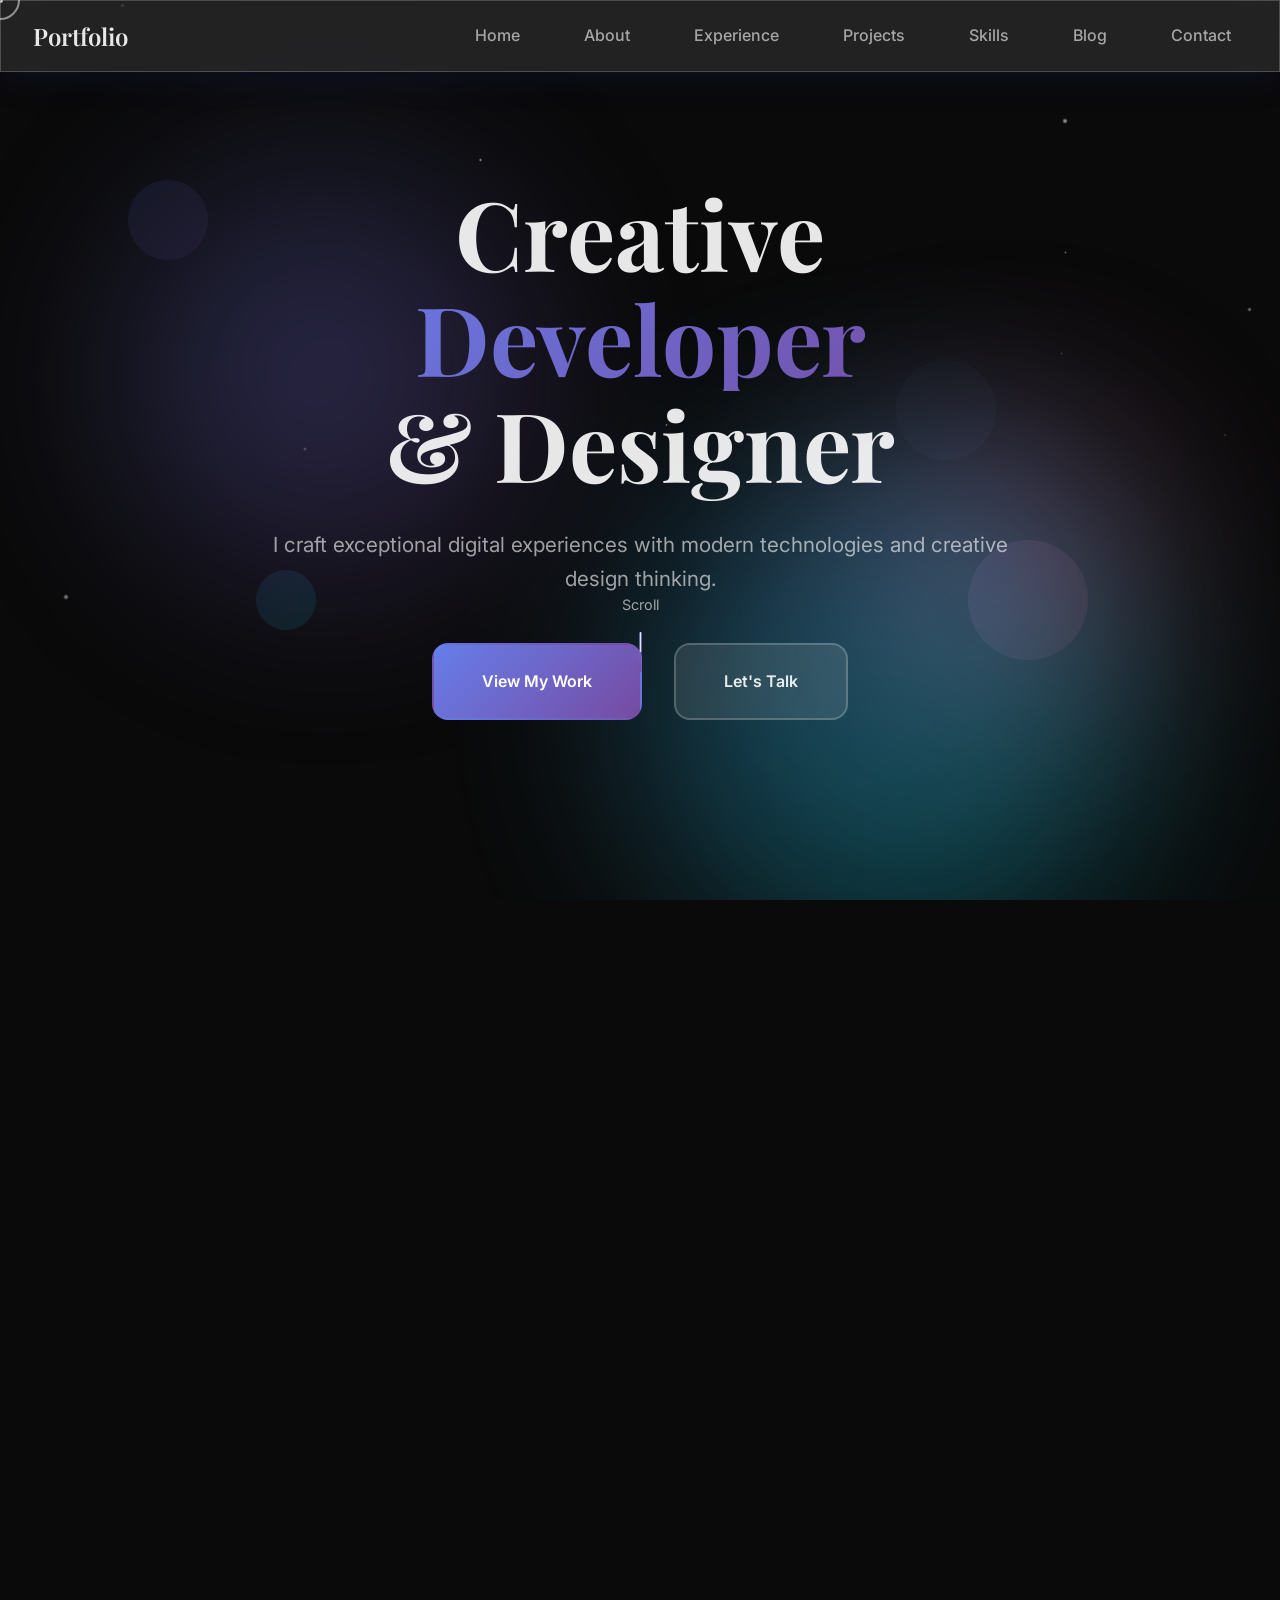
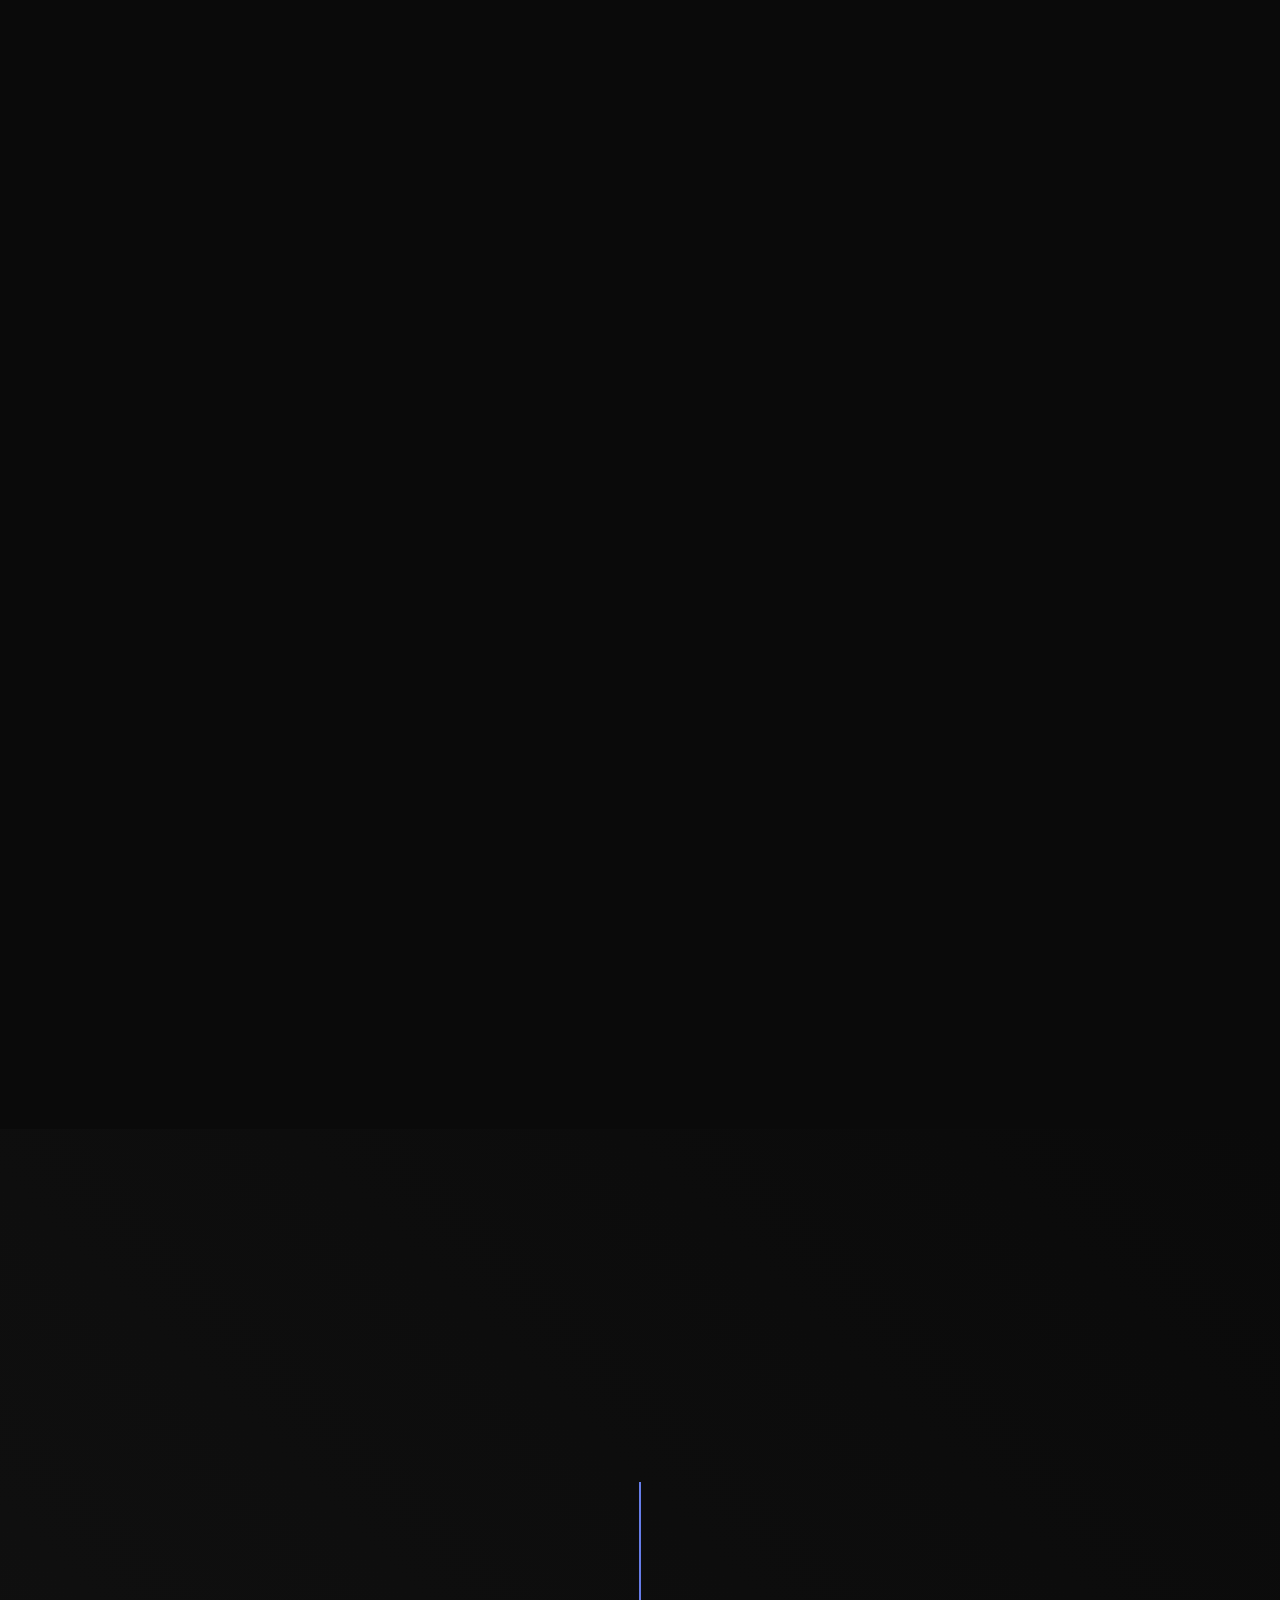
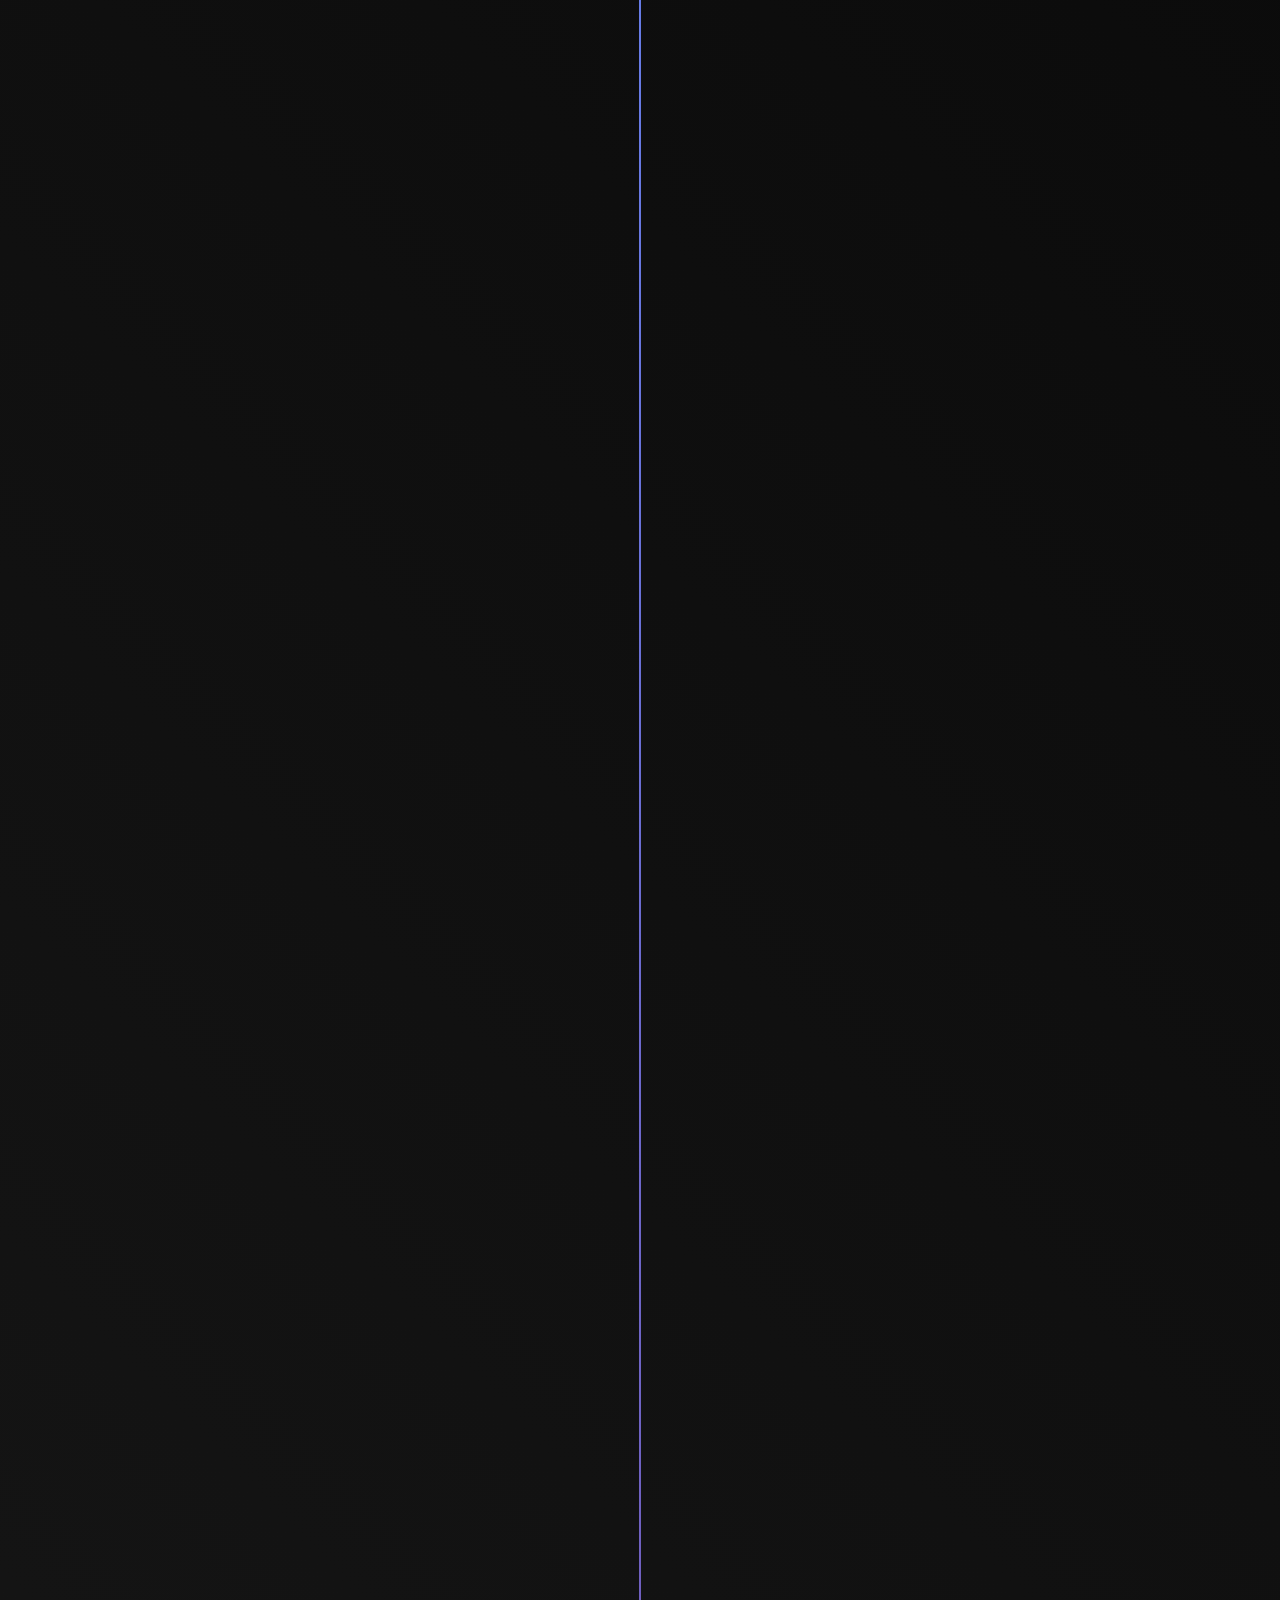
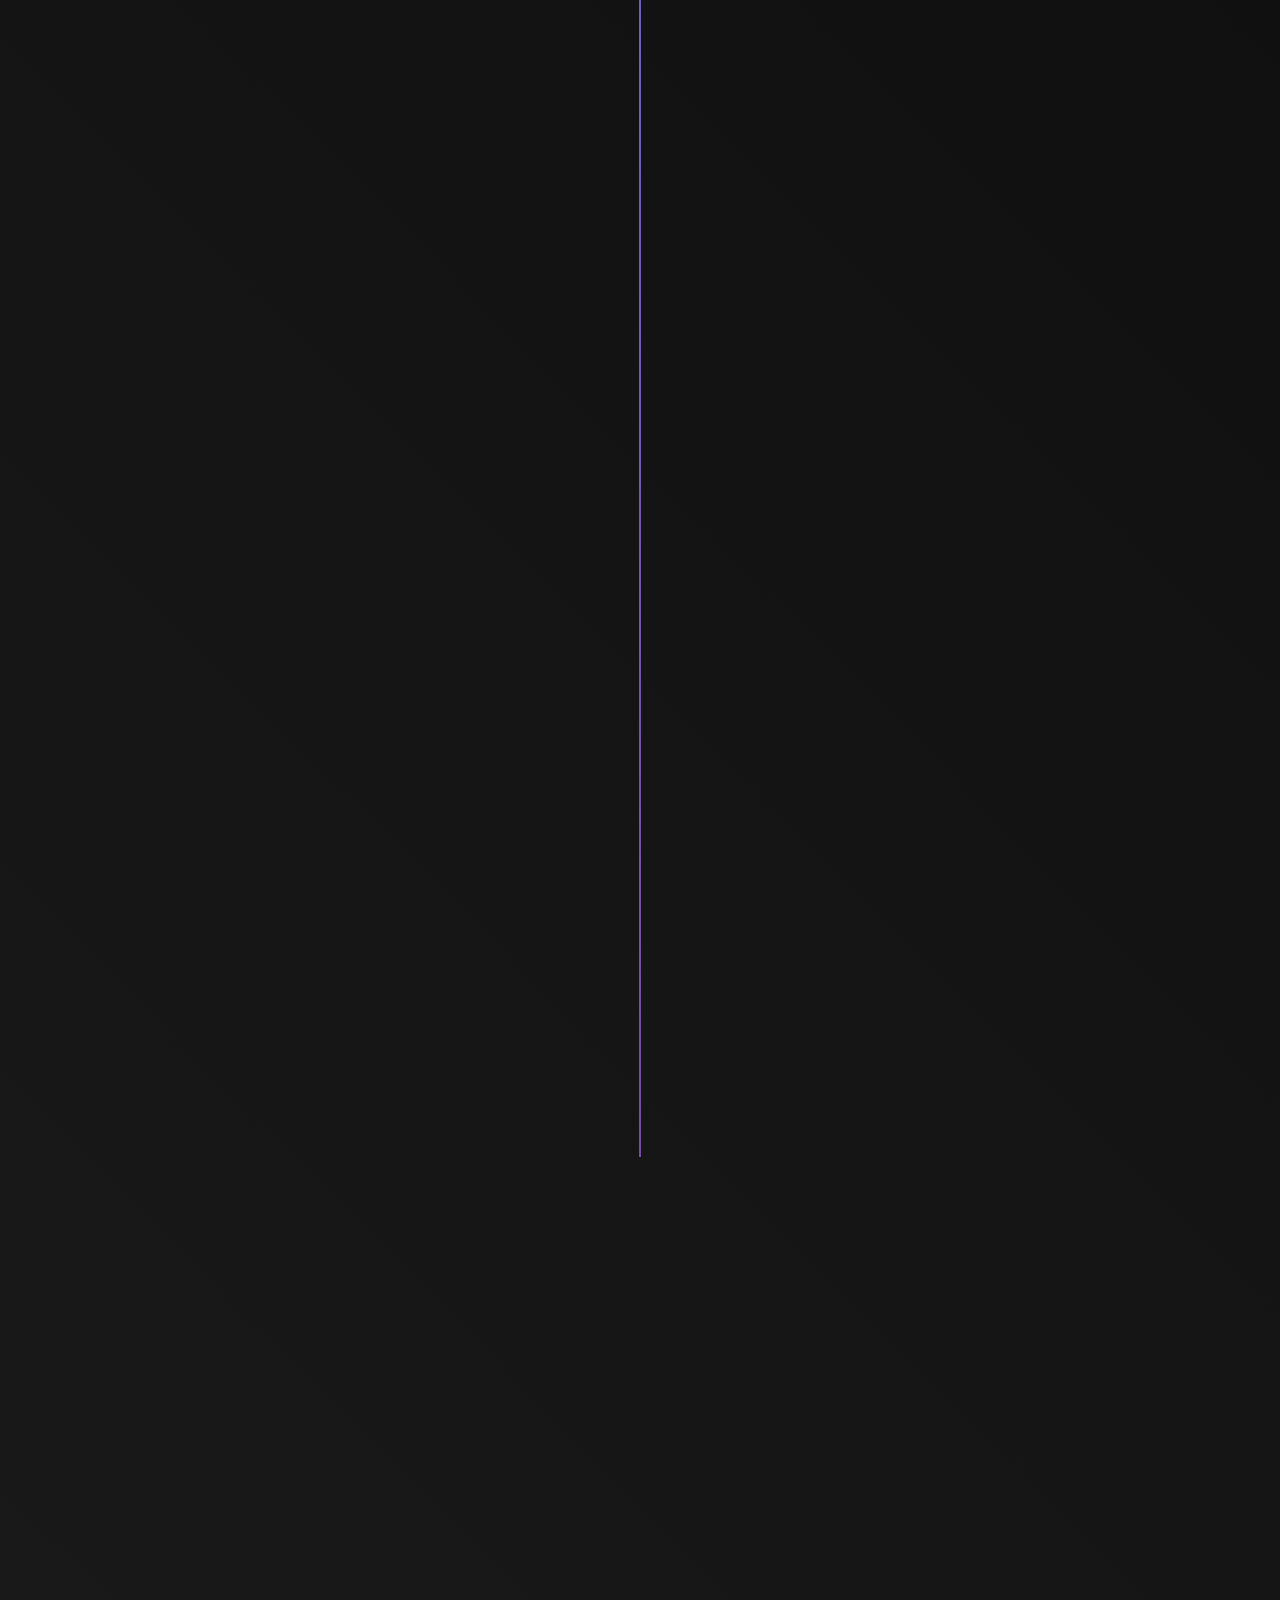
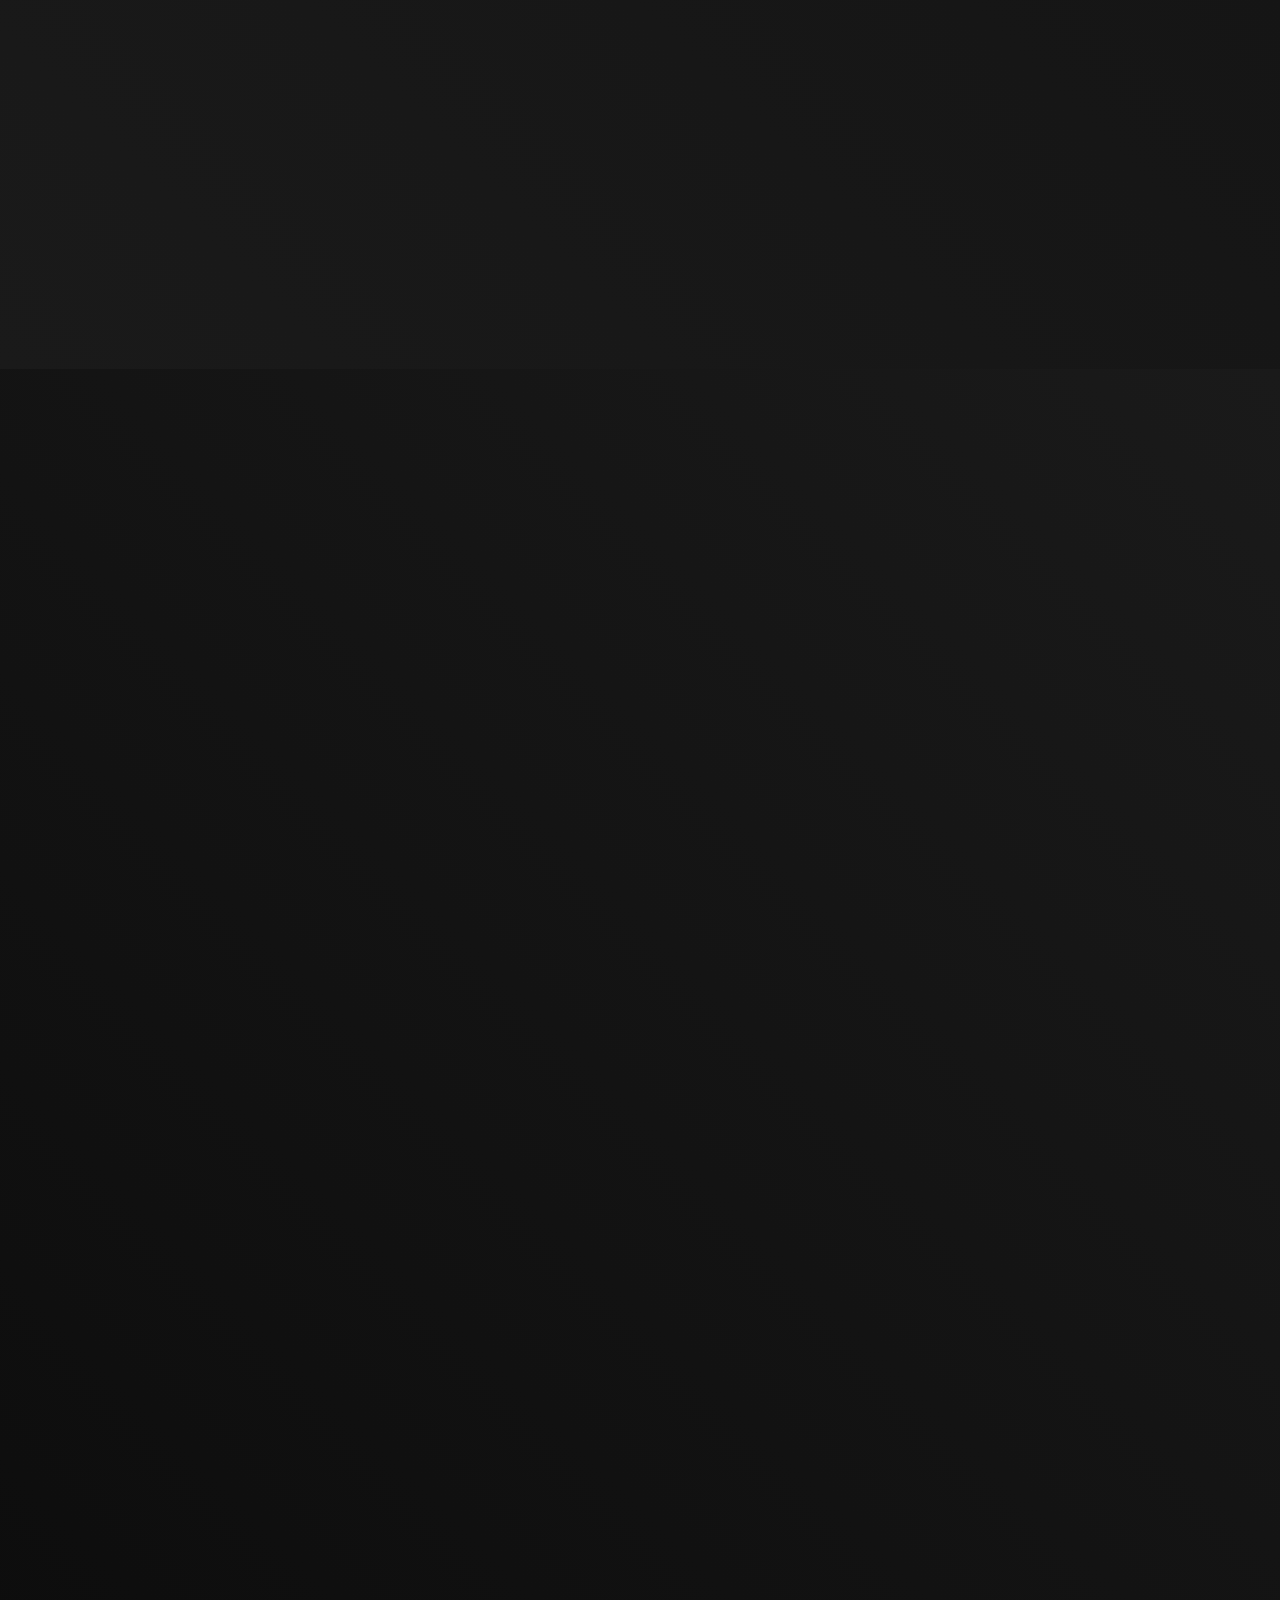
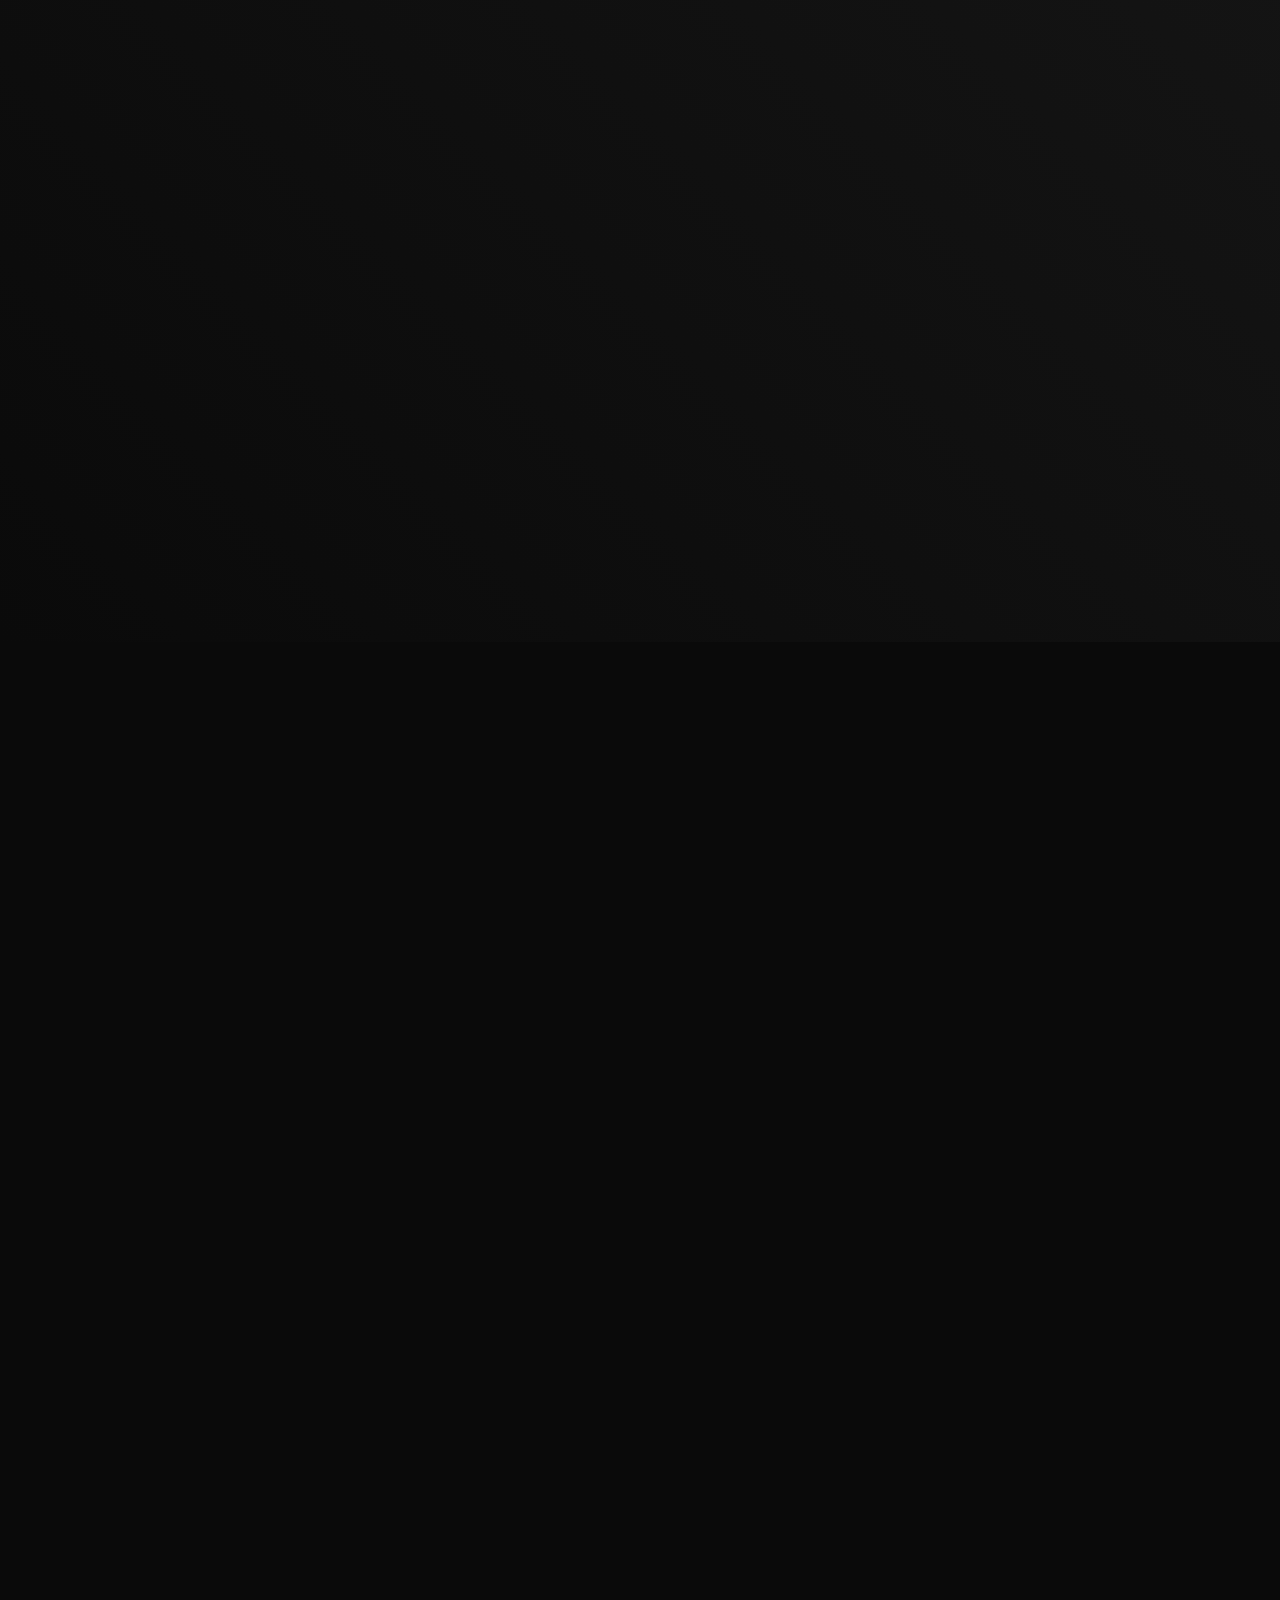
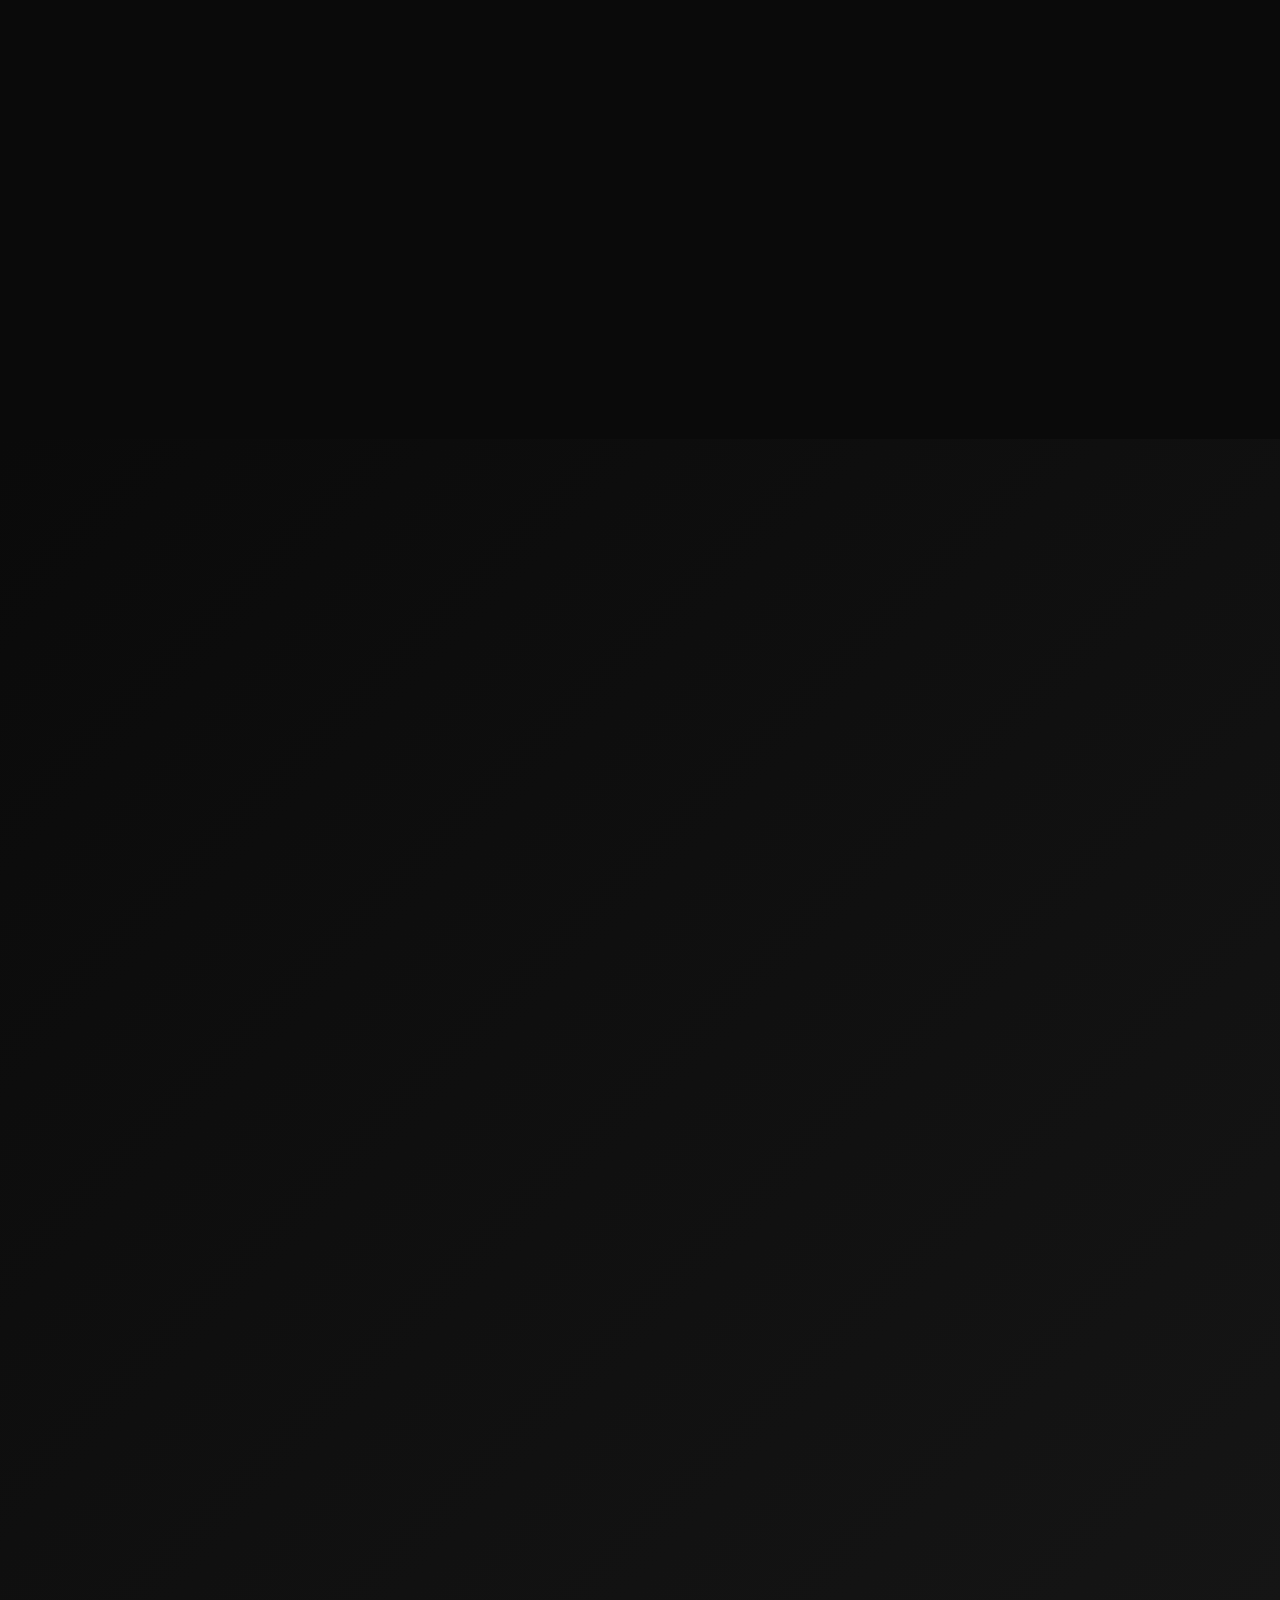
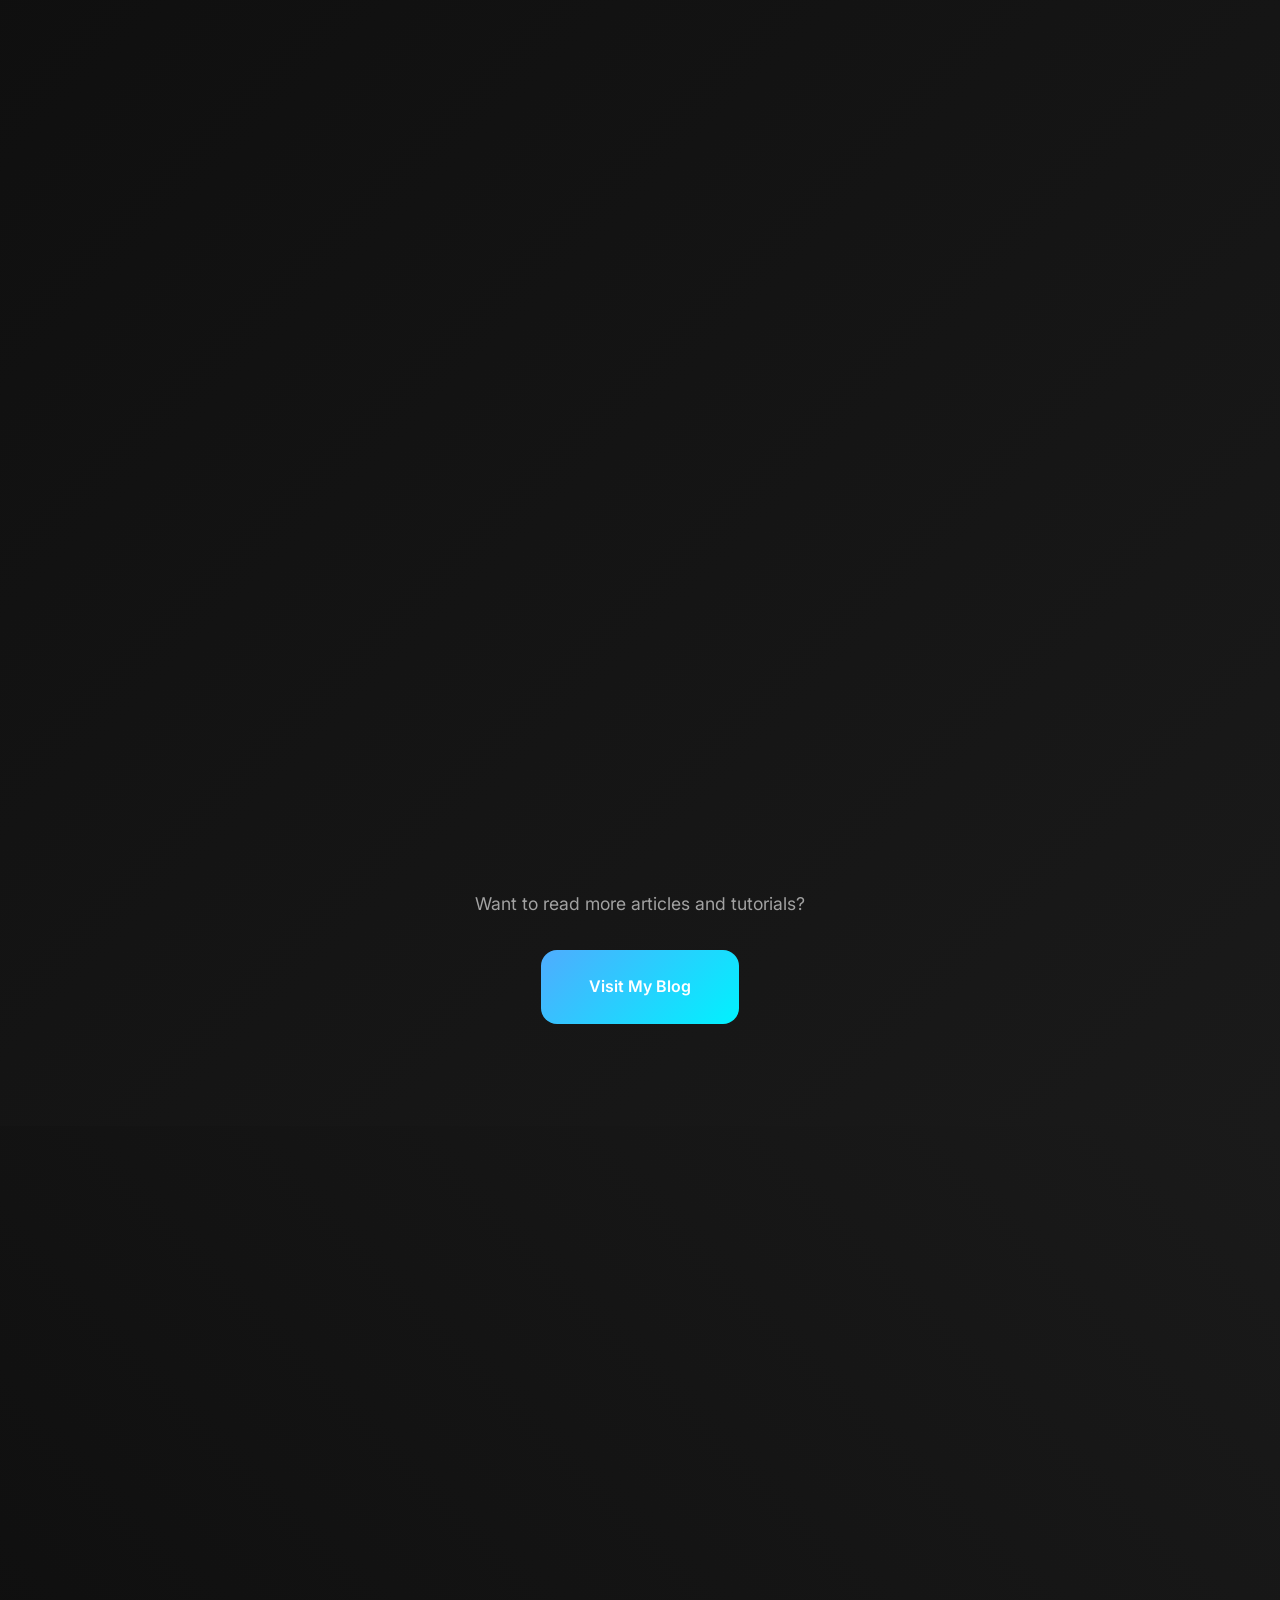
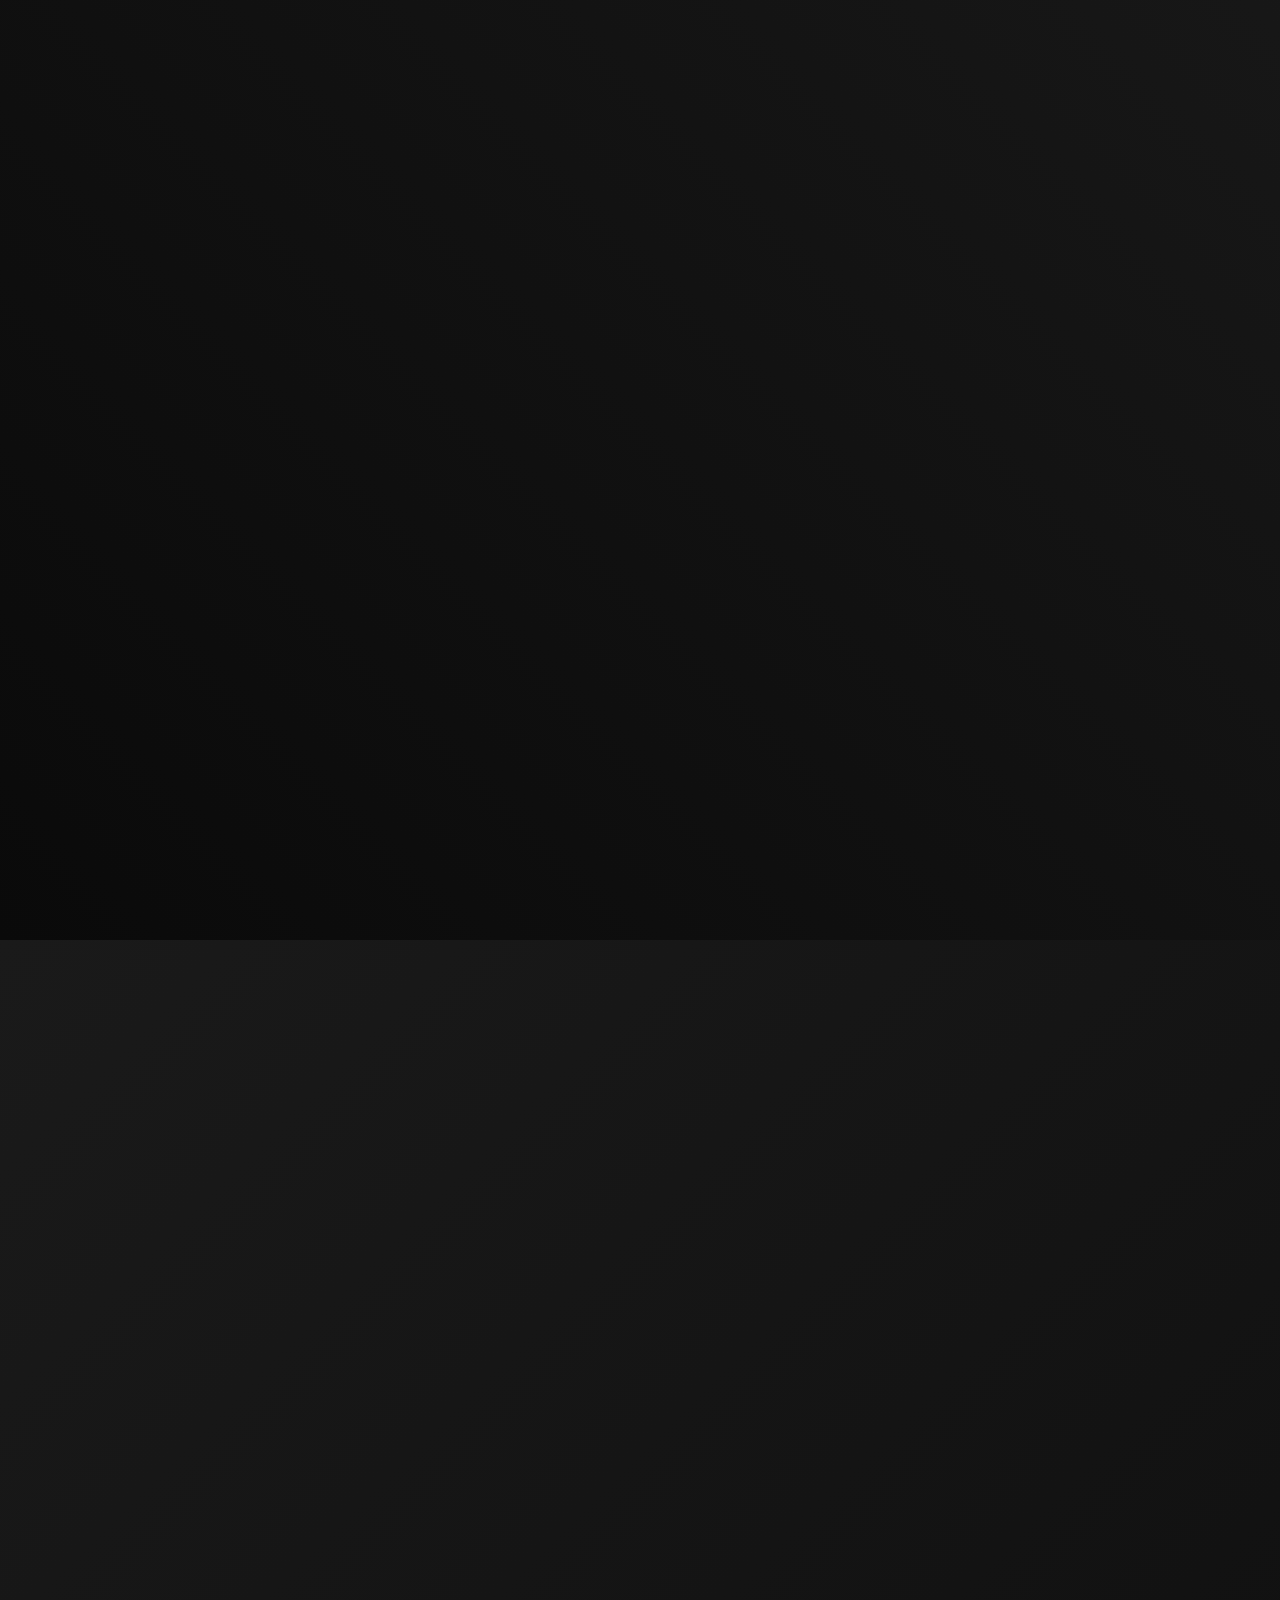
==== commit 7c06115f: "🌊 Add comprehensive content and water floating effects\n\n- Added detailed About section with highli" ====
--- a/index.html
+++ b/index.html
@@ -31,8 +31,10 @@
             <ul class="nav-menu">
                 <li class="nav-item"><a href="#home" class="nav-link magnetic-btn">Home</a></li>
                 <li class="nav-item"><a href="#about" class="nav-link magnetic-btn">About</a></li>
+                <li class="nav-item"><a href="#experience" class="nav-link magnetic-btn">Experience</a></li>
                 <li class="nav-item"><a href="#projects" class="nav-link magnetic-btn">Projects</a></li>
                 <li class="nav-item"><a href="#skills" class="nav-link magnetic-btn">Skills</a></li>
+                <li class="nav-item"><a href="#blog" class="nav-link magnetic-btn">Blog</a></li>
                 <li class="nav-item"><a href="#contact" class="nav-link magnetic-btn">Contact</a></li>
             </ul>
             <div class="hamburger">
@@ -90,29 +92,187 @@
                 <div class="about-content">
                     <div class="about-text">
                         <div class="text-block glass-card">
-                            <h3>Hello, I'm a passionate developer</h3>
-                            <p>With a keen eye for detail and a love for creating innovative solutions, I specialize in building modern web applications that combine functionality with beautiful design.</p>
-                            <p>I believe in writing clean, efficient code and staying up-to-date with the latest technologies and design trends.</p>
+                            <h3>Hello, I'm Alex Johnson</h3>
+                            <p>A passionate Full-Stack Developer and UI/UX Designer with over 5 years of experience creating digital solutions that make a difference. I specialize in building modern web applications that seamlessly blend functionality with beautiful, intuitive design.</p>
+                            <p>My journey began with a Computer Science degree and has evolved through working with startups, agencies, and enterprises. I believe in writing clean, scalable code and staying at the forefront of emerging technologies.</p>
+                            <p>When I'm not coding, you'll find me exploring new design trends, contributing to open source projects, or mentoring aspiring developers in my local tech community.</p>
+                            <div class="about-highlights">
+                                <div class="highlight-item">
+                                    <span class="highlight-icon">🎯</span>
+                                    <span>Problem Solver</span>
+                                </div>
+                                <div class="highlight-item">
+                                    <span class="highlight-icon">🚀</span>
+                                    <span>Innovation Focused</span>
+                                </div>
+                                <div class="highlight-item">
+                                    <span class="highlight-icon">🤝</span>
+                                    <span>Team Collaborator</span>
+                                </div>
+                            </div>
+                            <div class="resume-download">
+                                <a href="assets/Alex_Johnson_Resume.pdf" download="Alex_Johnson_Resume.pdf" class="download-btn magnetic-btn">
+                                    <span class="download-icon">📄</span>
+                                    <span>Download Resume</span>
+                                    <div class="btn-bg"></div>
+                                </a>
+                            </div>
                         </div>
                         <div class="stats-grid">
                             <div class="stat-item glass-card">
-                                <span class="stat-number">50+</span>
-                                <span class="stat-label">Projects</span>
+                                <span class="stat-number">75+</span>
+                                <span class="stat-label">Projects Completed</span>
                             </div>
                             <div class="stat-item glass-card">
-                                <span class="stat-number">3+</span>
-                                <span class="stat-label">Years</span>
+                                <span class="stat-number">5+</span>
+                                <span class="stat-label">Years Experience</span>
                             </div>
                             <div class="stat-item glass-card">
-                                <span class="stat-number">100%</span>
-                                <span class="stat-label">Satisfaction</span>
+                                <span class="stat-number">30+</span>
+                                <span class="stat-label">Happy Clients</span>
+                            </div>
+                            <div class="stat-item glass-card">
+                                <span class="stat-number">15+</span>
+                                <span class="stat-label">Technologies</span>
                             </div>
                         </div>
                     </div>
                     <div class="about-image">
                         <div class="image-container glass-card">
                             <div class="profile-placeholder">
-                                <span>Your Photo</span>
+                                <span>Profile Photo</span>
+                            </div>
+                            <div class="image-overlay">
+                                <p>"Design is not just what it looks like and feels like. Design is how it works." - Steve Jobs</p>
+                            </div>
+                        </div>
+                    </div>
+                </div>
+            </div>
+        </section>
+
+        <!-- Experience Section -->
+        <section id="experience" class="experience-section">
+            <div class="container">
+                <div class="section-header">
+                    <span class="section-tag">My journey</span>
+                    <h2 class="section-title">Professional Experience</h2>
+                </div>
+                <div class="experience-timeline">
+                    <div class="timeline-item glass-card magnetic-btn">
+                        <div class="timeline-date">2022 - Present</div>
+                        <div class="timeline-content">
+                            <h3>Senior Full Stack Developer</h3>
+                            <h4>TechCorp Solutions</h4>
+                            <p>Lead development of enterprise web applications serving 50,000+ users. Architected microservices infrastructure and mentored junior developers.</p>
+                            <div class="achievement-tags">
+                                <span>React</span>
+                                <span>Node.js</span>
+                                <span>AWS</span>
+                                <span>Team Leadership</span>
+                            </div>
+                            <ul class="achievements">
+                                <li>📊 Improved application performance by 40%</li>
+                                <li>🚀 Successfully launched 3 major product features</li>
+                                <li>👥 Mentored 8 junior developers</li>
+                            </ul>
+                        </div>
+                    </div>
+                    
+                    <div class="timeline-item glass-card magnetic-btn">
+                        <div class="timeline-date">2020 - 2022</div>
+                        <div class="timeline-content">
+                            <h3>Full Stack Developer</h3>
+                            <h4>Digital Innovations Inc.</h4>
+                            <p>Developed responsive web applications and RESTful APIs. Collaborated with design teams to create seamless user experiences.</p>
+                            <div class="achievement-tags">
+                                <span>Vue.js</span>
+                                <span>Python</span>
+                                <span>PostgreSQL</span>
+                                <span>UI/UX</span>
+                            </div>
+                            <ul class="achievements">
+                                <li>🎨 Redesigned UI for 25% better user engagement</li>
+                                <li>🔄 Integrated 15+ third-party APIs</li>
+                                <li>🏆 Received "Developer of the Year" award</li>
+                            </ul>
+                        </div>
+                    </div>
+                    
+                    <div class="timeline-item glass-card magnetic-btn">
+                        <div class="timeline-date">2019 - 2020</div>
+                        <div class="timeline-content">
+                            <h3>Frontend Developer</h3>
+                            <h4>Creative Web Agency</h4>
+                            <p>Specialized in creating pixel-perfect, responsive websites and interactive web experiences for diverse clients.</p>
+                            <div class="achievement-tags">
+                                <span>JavaScript</span>
+                                <span>SASS</span>
+                                <span>WordPress</span>
+                                <span>Adobe Creative Suite</span>
+                            </div>
+                            <ul class="achievements">
+                                <li>🌐 Delivered 20+ client websites</li>
+                                <li>📱 Achieved 100% mobile responsiveness</li>
+                                <li>⚡ Optimized sites for 90+ PageSpeed scores</li>
+                            </ul>
+                        </div>
+                    </div>
+                    
+                    <div class="timeline-item glass-card magnetic-btn">
+                        <div class="timeline-date">2018 - 2019</div>
+                        <div class="timeline-content">
+                            <h3>Junior Web Developer</h3>
+                            <h4>StartupLab</h4>
+                            <p>Started my professional journey building MVP applications and learning modern development practices in a fast-paced startup environment.</p>
+                            <div class="achievement-tags">
+                                <span>HTML5</span>
+                                <span>CSS3</span>
+                                <span>Bootstrap</span>
+                                <span>jQuery</span>
+                            </div>
+                            <ul class="achievements">
+                                <li>📚 Completed 500+ hours of coding</li>
+                                <li>🔧 Built foundational skills in 5 frameworks</li>
+                                <li>🌱 Contributed to 3 successful product launches</li>
+                            </ul>
+                        </div>
+                    </div>
+                </div>
+                
+                <!-- Education & Certifications -->
+                <div class="education-section">
+                    <div class="section-header">
+                        <h3 class="section-subtitle">Education & Certifications</h3>
+                    </div>
+                    <div class="education-grid">
+                        <div class="education-card glass-card">
+                            <div class="edu-icon">🎓</div>
+                            <h4>Bachelor of Computer Science</h4>
+                            <p>University of Technology</p>
+                            <span class="edu-year">2014 - 2018</span>
+                            <div class="edu-details">
+                                <p>Graduated Magna Cum Laude with focus on Software Engineering and Database Systems</p>
+                            </div>
+                        </div>
+                        
+                        <div class="education-card glass-card">
+                            <div class="edu-icon">📆</div>
+                            <h4>AWS Certified Solutions Architect</h4>
+                            <p>Amazon Web Services</p>
+                            <span class="edu-year">2023</span>
+                            <div class="edu-details">
+                                <p>Professional level certification for designing distributed systems on AWS</p>
+                            </div>
+                        </div>
+                        
+                        <div class="education-card glass-card">
+                            <div class="edu-icon">🚀</div>
+                            <h4>Advanced React Development</h4>
+                            <p>Meta Professional Certificate</p>
+                            <span class="edu-year">2022</span>
+                            <div class="edu-details">
+                                <p>Specialized certification in advanced React patterns and performance optimization</p>
                             </div>
                         </div>
                     </div>
@@ -128,34 +288,207 @@
                     <h2 class="section-title">Skills & Expertise</h2>
                 </div>
                 <div class="skills-grid">
-                    <div class="skill-card glass-card magnetic-btn">
+                    <div class="skill-card glass-card magnetic-btn liquid-morph water-bubble">
                         <div class="skill-icon">🎨</div>
                         <h3>Frontend Development</h3>
-                        <p>Modern React, Vue.js, and vanilla JavaScript applications with responsive design.</p>
+                        <p>Crafting responsive, interactive user interfaces with modern frameworks and cutting-edge technologies.</p>
+                        <div class="skill-proficiencies">
+                            <div class="proficiency-item">
+                                <span class="tech-name">React.js</span>
+                                <div class="proficiency-bar">
+                                    <div class="proficiency-fill" style="width: 95%;"></div>
+                                </div>
+                            </div>
+                            <div class="proficiency-item">
+                                <span class="tech-name">TypeScript</span>
+                                <div class="proficiency-bar">
+                                    <div class="proficiency-fill" style="width: 90%;"></div>
+                                </div>
+                            </div>
+                            <div class="proficiency-item">
+                                <span class="tech-name">Vue.js</span>
+                                <div class="proficiency-bar">
+                                    <div class="proficiency-fill" style="width: 85%;"></div>
+                                </div>
+                            </div>
+                            <div class="proficiency-item">
+                                <span class="tech-name">Next.js</span>
+                                <div class="proficiency-bar">
+                                    <div class="proficiency-fill" style="width: 88%;"></div>
+                                </div>
+                            </div>
+                        </div>
                         <div class="skill-tags">
                             <span>React</span>
-                            <span>JavaScript</span>
-                            <span>CSS3</span>
-                        </div>
-                    </div>
-                    <div class="skill-card glass-card magnetic-btn">
+                            <span>TypeScript</span>
+                            <span>Vue.js</span>
+                            <span>Next.js</span>
+                            <span>Tailwind CSS</span>
+                        </div>
+                    </div>
+                    
+                    <div class="skill-card glass-card magnetic-btn liquid-morph water-bubble">
                         <div class="skill-icon">⚡</div>
                         <h3>Backend Development</h3>
-                        <p>Scalable server-side applications and APIs with modern frameworks.</p>
+                        <p>Building scalable server architectures, APIs, and database solutions for high-performance applications.</p>
+                        <div class="skill-proficiencies">
+                            <div class="proficiency-item">
+                                <span class="tech-name">Node.js</span>
+                                <div class="proficiency-bar">
+                                    <div class="proficiency-fill" style="width: 92%;"></div>
+                                </div>
+                            </div>
+                            <div class="proficiency-item">
+                                <span class="tech-name">Python</span>
+                                <div class="proficiency-bar">
+                                    <div class="proficiency-fill" style="width: 87%;"></div>
+                                </div>
+                            </div>
+                            <div class="proficiency-item">
+                                <span class="tech-name">PostgreSQL</span>
+                                <div class="proficiency-bar">
+                                    <div class="proficiency-fill" style="width: 85%;"></div>
+                                </div>
+                            </div>
+                            <div class="proficiency-item">
+                                <span class="tech-name">MongoDB</span>
+                                <div class="proficiency-bar">
+                                    <div class="proficiency-fill" style="width: 90%;"></div>
+                                </div>
+                            </div>
+                        </div>
                         <div class="skill-tags">
                             <span>Node.js</span>
+                            <span>Express.js</span>
                             <span>Python</span>
-                            <span>MongoDB</span>
-                        </div>
-                    </div>
-                    <div class="skill-card glass-card magnetic-btn">
+                            <span>Django</span>
+                            <span>GraphQL</span>
+                        </div>
+                    </div>
+                    
+                    <div class="skill-card glass-card magnetic-btn liquid-morph water-bubble">
+                        <div class="skill-icon">🌍</div>
+                        <h3>Cloud & DevOps</h3>
+                        <p>Deploying and maintaining scalable applications with modern cloud infrastructure and CI/CD pipelines.</p>
+                        <div class="skill-proficiencies">
+                            <div class="proficiency-item">
+                                <span class="tech-name">AWS</span>
+                                <div class="proficiency-bar">
+                                    <div class="proficiency-fill" style="width: 88%;"></div>
+                                </div>
+                            </div>
+                            <div class="proficiency-item">
+                                <span class="tech-name">Docker</span>
+                                <div class="proficiency-bar">
+                                    <div class="proficiency-fill" style="width: 85%;"></div>
+                                </div>
+                            </div>
+                            <div class="proficiency-item">
+                                <span class="tech-name">GitHub Actions</span>
+                                <div class="proficiency-bar">
+                                    <div class="proficiency-fill" style="width: 80%;"></div>
+                                </div>
+                            </div>
+                        </div>
+                        <div class="skill-tags">
+                            <span>AWS</span>
+                            <span>Docker</span>
+                            <span>Kubernetes</span>
+                            <span>CI/CD</span>
+                            <span>Nginx</span>
+                        </div>
+                    </div>
+                    
+                    <div class="skill-card glass-card magnetic-btn liquid-morph water-bubble">
                         <div class="skill-icon">🚀</div>
                         <h3>UI/UX Design</h3>
-                        <p>User-centered design with modern tools and design thinking methodologies.</p>
+                        <p>Creating user-centered designs with modern tools, focusing on accessibility and exceptional user experiences.</p>
+                        <div class="skill-proficiencies">
+                            <div class="proficiency-item">
+                                <span class="tech-name">Figma</span>
+                                <div class="proficiency-bar">
+                                    <div class="proficiency-fill" style="width: 93%;"></div>
+                                </div>
+                            </div>
+                            <div class="proficiency-item">
+                                <span class="tech-name">Adobe XD</span>
+                                <div class="proficiency-bar">
+                                    <div class="proficiency-fill" style="width: 85%;"></div>
+                                </div>
+                            </div>
+                            <div class="proficiency-item">
+                                <span class="tech-name">Prototyping</span>
+                                <div class="proficiency-bar">
+                                    <div class="proficiency-fill" style="width: 90%;"></div>
+                                </div>
+                            </div>
+                        </div>
                         <div class="skill-tags">
                             <span>Figma</span>
+                            <span>Adobe Creative Suite</span>
                             <span>Sketch</span>
-                            <span>Adobe XD</span>
+                            <span>InVision</span>
+                            <span>Usability Testing</span>
+                        </div>
+                    </div>
+                    
+                    <div class="skill-card glass-card magnetic-btn liquid-morph water-bubble">
+                        <div class="skill-icon">🔧</div>
+                        <h3>Development Tools</h3>
+                        <p>Utilizing the best development tools and methodologies for efficient, collaborative software development.</p>
+                        <div class="skill-proficiencies">
+                            <div class="proficiency-item">
+                                <span class="tech-name">Git</span>
+                                <div class="proficiency-bar">
+                                    <div class="proficiency-fill" style="width: 95%;"></div>
+                                </div>
+                            </div>
+                            <div class="proficiency-item">
+                                <span class="tech-name">VS Code</span>
+                                <div class="proficiency-bar">
+                                    <div class="proficiency-fill" style="width: 98%;"></div>
+                                </div>
+                            </div>
+                            <div class="proficiency-item">
+                                <span class="tech-name">Webpack</span>
+                                <div class="proficiency-bar">
+                                    <div class="proficiency-fill" style="width: 82%;"></div>
+                                </div>
+                            </div>
+                        </div>
+                        <div class="skill-tags">
+                            <span>Git</span>
+                            <span>VS Code</span>
+                            <span>Webpack</span>
+                            <span>Jest</span>
+                            <span>ESLint</span>
+                        </div>
+                    </div>
+                    
+                    <div class="skill-card glass-card magnetic-btn liquid-morph water-bubble">
+                        <div class="skill-icon">📈</div>
+                        <h3>Project Management</h3>
+                        <p>Leading teams and projects using agile methodologies and modern collaboration tools for successful delivery.</p>
+                        <div class="skill-proficiencies">
+                            <div class="proficiency-item">
+                                <span class="tech-name">Agile/Scrum</span>
+                                <div class="proficiency-bar">
+                                    <div class="proficiency-fill" style="width: 88%;"></div>
+                                </div>
+                            </div>
+                            <div class="proficiency-item">
+                                <span class="tech-name">Team Leadership</span>
+                                <div class="proficiency-bar">
+                                    <div class="proficiency-fill" style="width: 85%;"></div>
+                                </div>
+                            </div>
+                        </div>
+                        <div class="skill-tags">
+                            <span>Jira</span>
+                            <span>Slack</span>
+                            <span>Notion</span>
+                            <span>Agile</span>
+                            <span>Team Leadership</span>
                         </div>
                     </div>
                 </div>
@@ -170,52 +503,465 @@
                     <h2 class="section-title">Featured Projects</h2>
                 </div>
                 <div class="projects-grid">
-                    <div class="project-card glass-card magnetic-btn">
+                    <div class="project-card glass-card magnetic-btn water-ripple liquid-morph">
                         <div class="project-image">
-                            <div class="project-placeholder">Project Image</div>
+                            <div class="project-placeholder">E-Commerce Dashboard</div>
                             <div class="project-overlay">
-                                <a href="#" class="project-link">View Project</a>
+                                <div class="project-links">
+                                    <a href="#" class="project-link">🔗 Live Demo</a>
+                                    <a href="#" class="project-link">📱 GitHub</a>
+                                </div>
                             </div>
                         </div>
                         <div class="project-info">
+                            <div class="project-meta">
+                                <span class="project-type">Full-Stack Application</span>
+                                <span class="project-year">2024</span>
+                            </div>
+                            <h3>E-Commerce Platform</h3>
+                            <p>A comprehensive e-commerce solution featuring real-time inventory management, secure payment processing, and advanced analytics dashboard. Built for scalability with microservices architecture.</p>
+                            <div class="project-features">
+                                <ul>
+                                    <li>✅ Real-time inventory tracking</li>
+                                    <li>✅ Stripe payment integration</li>
+                                    <li>✅ Advanced analytics dashboard</li>
+                                    <li>✅ Mobile-responsive design</li>
+                                </ul>
+                            </div>
                             <div class="project-tags">
                                 <span>React</span>
                                 <span>Node.js</span>
-                            </div>
-                            <h3>E-Commerce Platform</h3>
-                            <p>Modern e-commerce solution with advanced features and seamless user experience.</p>
-                        </div>
-                    </div>
-                    <div class="project-card glass-card magnetic-btn">
+                                <span>PostgreSQL</span>
+                                <span>Stripe API</span>
+                                <span>AWS</span>
+                            </div>
+                        </div>
+                    </div>
+                    
+                    <div class="project-card glass-card magnetic-btn water-ripple liquid-morph">
                         <div class="project-image">
-                            <div class="project-placeholder">Project Image</div>
+                            <div class="project-placeholder">Task Management Interface</div>
                             <div class="project-overlay">
-                                <a href="#" class="project-link">View Project</a>
+                                <div class="project-links">
+                                    <a href="#" class="project-link">🔗 Live Demo</a>
+                                    <a href="#" class="project-link">📱 GitHub</a>
+                                </div>
                             </div>
                         </div>
                         <div class="project-info">
+                            <div class="project-meta">
+                                <span class="project-type">SaaS Application</span>
+                                <span class="project-year">2023</span>
+                            </div>
+                            <h3>TaskFlow Pro</h3>
+                            <p>A collaborative project management tool with real-time synchronization, advanced filtering, and team collaboration features. Designed for modern distributed teams.</p>
+                            <div class="project-features">
+                                <ul>
+                                    <li>✅ Real-time collaboration</li>
+                                    <li>✅ Advanced project analytics</li>
+                                    <li>✅ Team performance metrics</li>
+                                    <li>✅ Integration with popular tools</li>
+                                </ul>
+                            </div>
                             <div class="project-tags">
                                 <span>Vue.js</span>
                                 <span>Firebase</span>
-                            </div>
-                            <h3>Task Management App</h3>
-                            <p>Collaborative task management tool with real-time updates and intuitive interface.</p>
-                        </div>
-                    </div>
+                                <span>TypeScript</span>
+                                <span>Vuex</span>
+                                <span>Socket.io</span>
+                            </div>
+                        </div>
+                    </div>
+                    
                     <div class="project-card glass-card magnetic-btn">
                         <div class="project-image">
-                            <div class="project-placeholder">Project Image</div>
+                            <div class="project-placeholder">Creative Portfolio Design</div>
                             <div class="project-overlay">
-                                <a href="#" class="project-link">View Project</a>
+                                <div class="project-links">
+                                    <a href="#" class="project-link">🔗 Live Demo</a>
+                                    <a href="#" class="project-link">📱 GitHub</a>
+                                </div>
                             </div>
                         </div>
                         <div class="project-info">
+                            <div class="project-meta">
+                                <span class="project-type">Creative Website</span>
+                                <span class="project-year">2024</span>
+                            </div>
+                            <h3>Interactive Portfolio</h3>
+                            <p>A stunning portfolio website featuring advanced animations, 3D elements, and interactive components. Showcases modern web development techniques and creative design patterns.</p>
+                            <div class="project-features">
+                                <ul>
+                                    <li>✅ Advanced CSS animations</li>
+                                    <li>✅ Interactive 3D elements</li>
+                                    <li>✅ Performance optimized</li>
+                                    <li>✅ Accessibility compliant</li>
+                                </ul>
+                            </div>
                             <div class="project-tags">
+                                <span>Next.js</span>
+                                <span>Three.js</span>
+                                <span>Framer Motion</span>
+                                <span>GSAP</span>
+                                <span>Tailwind CSS</span>
+                            </div>
+                        </div>
+                    </div>
+                    
+                    <div class="project-card glass-card magnetic-btn">
+                        <div class="project-image">
+                            <div class="project-placeholder">AI Chat Interface</div>
+                            <div class="project-overlay">
+                                <div class="project-links">
+                                    <a href="#" class="project-link">🔗 Live Demo</a>
+                                    <a href="#" class="project-link">📱 GitHub</a>
+                                </div>
+                            </div>
+                        </div>
+                        <div class="project-info">
+                            <div class="project-meta">
+                                <span class="project-type">AI Application</span>
+                                <span class="project-year">2024</span>
+                            </div>
+                            <h3>AI Assistant Platform</h3>
+                            <p>An intelligent conversational AI platform with natural language processing, context awareness, and multi-modal capabilities. Integrates with various AI models and APIs.</p>
+                            <div class="project-features">
+                                <ul>
+                                    <li>✅ Natural language processing</li>
+                                    <li>✅ Context-aware conversations</li>
+                                    <li>✅ Multi-modal input support</li>
+                                    <li>✅ Custom training capabilities</li>
+                                </ul>
+                            </div>
+                            <div class="project-tags">
+                                <span>Python</span>
+                                <span>OpenAI API</span>
+                                <span>FastAPI</span>
+                                <span>React</span>
+                                <span>WebSocket</span>
+                            </div>
+                        </div>
+                    </div>
+                    
+                    <div class="project-card glass-card magnetic-btn">
+                        <div class="project-image">
+                            <div class="project-placeholder">Fitness App Dashboard</div>
+                            <div class="project-overlay">
+                                <div class="project-links">
+                                    <a href="#" class="project-link">🔗 Live Demo</a>
+                                    <a href="#" class="project-link">📱 GitHub</a>
+                                </div>
+                            </div>
+                        </div>
+                        <div class="project-info">
+                            <div class="project-meta">
+                                <span class="project-type">Mobile App</span>
+                                <span class="project-year">2023</span>
+                            </div>
+                            <h3>FitTrack Mobile App</h3>
+                            <p>A comprehensive fitness tracking application with workout planning, progress monitoring, and social features. Integrates with wearable devices and health APIs.</p>
+                            <div class="project-features">
+                                <ul>
+                                    <li>✅ Workout plan customization</li>
+                                    <li>✅ Progress tracking & analytics</li>
+                                    <li>✅ Social sharing features</li>
+                                    <li>✅ Wearable device integration</li>
+                                </ul>
+                            </div>
+                            <div class="project-tags">
+                                <span>React Native</span>
+                                <span>Firebase</span>
+                                <span>Health APIs</span>
+                                <span>Chart.js</span>
+                                <span>Push Notifications</span>
+                            </div>
+                        </div>
+                    </div>
+                    
+                    <div class="project-card glass-card magnetic-btn">
+                        <div class="project-image">
+                            <div class="project-placeholder">Analytics Dashboard</div>
+                            <div class="project-overlay">
+                                <div class="project-links">
+                                    <a href="#" class="project-link">🔗 Live Demo</a>
+                                    <a href="#" class="project-link">📱 GitHub</a>
+                                </div>
+                            </div>
+                        </div>
+                        <div class="project-info">
+                            <div class="project-meta">
+                                <span class="project-type">Data Visualization</span>
+                                <span class="project-year">2023</span>
+                            </div>
+                            <h3>Business Analytics Suite</h3>
+                            <p>A powerful business intelligence dashboard with real-time data visualization, custom reporting, and predictive analytics. Built for enterprise-level data processing.</p>
+                            <div class="project-features">
+                                <ul>
+                                    <li>✅ Real-time data processing</li>
+                                    <li>✅ Custom report generation</li>
+                                    <li>✅ Predictive analytics</li>
+                                    <li>✅ Multi-tenant architecture</li>
+                                </ul>
+                            </div>
+                            <div class="project-tags">
+                                <span>D3.js</span>
+                                <span>Python</span>
+                                <span>Django</span>
+                                <span>PostgreSQL</span>
+                                <span>Redis</span>
+                            </div>
+                        </div>
+                    </div>
+                </div>
+            </div>
+        </section>
+
+        <!-- Blog Section -->
+        <section id="blog" class="blog-section">
+            <div class="container">
+                <div class="section-header">
+                    <span class="section-tag">Latest insights</span>
+                    <h2 class="section-title">Blog & Articles</h2>
+                </div>
+                <div class="blog-grid">
+                    <article class="blog-card glass-card magnetic-btn">
+                        <div class="blog-image">
+                            <div class="blog-placeholder">React Performance</div>
+                            <div class="blog-category">Web Development</div>
+                        </div>
+                        <div class="blog-content">
+                            <div class="blog-meta">
+                                <span class="blog-date">March 15, 2024</span>
+                                <span class="read-time">8 min read</span>
+                            </div>
+                            <h3>Optimizing React Applications: Advanced Performance Techniques</h3>
+                            <p>Discover cutting-edge strategies for improving React application performance, including code splitting, memoization, and virtual DOM optimization techniques.</p>
+                            <div class="blog-tags">
+                                <span>React</span>
+                                <span>Performance</span>
                                 <span>JavaScript</span>
-                                <span>CSS3</span>
-                            </div>
-                            <h3>Creative Portfolio</h3>
-                            <p>Responsive portfolio website with modern animations and interactive elements.</p>
+                            </div>
+                            <a href="#" class="read-more-btn">
+                                <span>Read More</span>
+                                <span class="arrow">→</span>
+                            </a>
+                        </div>
+                    </article>
+                    
+                    <article class="blog-card glass-card magnetic-btn">
+                        <div class="blog-image">
+                            <div class="blog-placeholder">Modern CSS Grid</div>
+                            <div class="blog-category">CSS & Design</div>
+                        </div>
+                        <div class="blog-content">
+                            <div class="blog-meta">
+                                <span class="blog-date">February 28, 2024</span>
+                                <span class="read-time">6 min read</span>
+                            </div>
+                            <h3>Mastering CSS Grid: Creating Complex Layouts with Ease</h3>
+                            <p>A comprehensive guide to CSS Grid Layout, covering advanced techniques for creating responsive, flexible layouts that adapt to any screen size.</p>
+                            <div class="blog-tags">
+                                <span>CSS</span>
+                                <span>Grid Layout</span>
+                                <span>Responsive Design</span>
+                            </div>
+                            <a href="#" class="read-more-btn">
+                                <span>Read More</span>
+                                <span class="arrow">→</span>
+                            </a>
+                        </div>
+                    </article>
+                    
+                    <article class="blog-card glass-card magnetic-btn">
+                        <div class="blog-image">
+                            <div class="blog-placeholder">API Design Best Practices</div>
+                            <div class="blog-category">Backend Development</div>
+                        </div>
+                        <div class="blog-content">
+                            <div class="blog-meta">
+                                <span class="blog-date">February 12, 2024</span>
+                                <span class="read-time">10 min read</span>
+                            </div>
+                            <h3>RESTful API Design: Best Practices for Modern Applications</h3>
+                            <p>Learn the essential principles of designing robust, scalable APIs that provide excellent developer experience and maintainable codebases.</p>
+                            <div class="blog-tags">
+                                <span>API Design</span>
+                                <span>REST</span>
+                                <span>Backend</span>
+                            </div>
+                            <a href="#" class="read-more-btn">
+                                <span>Read More</span>
+                                <span class="arrow">→</span>
+                            </a>
+                        </div>
+                    </article>
+                    
+                    <article class="blog-card glass-card magnetic-btn">
+                        <div class="blog-image">
+                            <div class="blog-placeholder">AI in Web Development</div>
+                            <div class="blog-category">Artificial Intelligence</div>
+                        </div>
+                        <div class="blog-content">
+                            <div class="blog-meta">
+                                <span class="blog-date">January 30, 2024</span>
+                                <span class="read-time">12 min read</span>
+                            </div>
+                            <h3>Integrating AI into Web Applications: Practical Implementation Guide</h3>
+                            <p>Explore practical ways to integrate artificial intelligence into web applications, from chatbots to recommendation systems and beyond.</p>
+                            <div class="blog-tags">
+                                <span>AI</span>
+                                <span>Machine Learning</span>
+                                <span>Integration</span>
+                            </div>
+                            <a href="#" class="read-more-btn">
+                                <span>Read More</span>
+                                <span class="arrow">→</span>
+                            </a>
+                        </div>
+                    </article>
+                </div>
+                
+                <div class="blog-cta">
+                    <p>Want to read more articles and tutorials?</p>
+                    <a href="#" class="blog-link-btn magnetic-btn">
+                        <span>Visit My Blog</span>
+                        <div class="btn-bg"></div>
+                    </a>
+                </div>
+            </div>
+        </section>
+
+        <!-- Testimonials Section -->
+        <section class="testimonials-section">
+            <div class="container">
+                <div class="section-header">
+                    <span class="section-tag">Client feedback</span>
+                    <h2 class="section-title">What People Say</h2>
+                </div>
+                <div class="testimonials-grid">
+                    <div class="testimonial-card glass-card">
+                        <div class="testimonial-content">
+                            <div class="quote-icon">“</div>
+                            <p>Alex delivered exceptional work on our e-commerce platform. His attention to detail and technical expertise transformed our vision into a high-performing reality. The results exceeded our expectations!</p>
+                        </div>
+                        <div class="testimonial-author">
+                            <div class="author-info">
+                                <div class="author-avatar">
+                                    <span>SM</span>
+                                </div>
+                                <div class="author-details">
+                                    <h4>Sarah Mitchell</h4>
+                                    <p>CEO, TechStart Inc.</p>
+                                    <div class="rating">
+                                        <span>★★★★★</span>
+                                    </div>
+                                </div>
+                            </div>
+                        </div>
+                    </div>
+                    
+                    <div class="testimonial-card glass-card">
+                        <div class="testimonial-content">
+                            <div class="quote-icon">“</div>
+                            <p>Working with Alex was a game-changer for our project. His deep understanding of modern web technologies and ability to solve complex problems made the entire development process smooth and efficient.</p>
+                        </div>
+                        <div class="testimonial-author">
+                            <div class="author-info">
+                                <div class="author-avatar">
+                                    <span>MR</span>
+                                </div>
+                                <div class="author-details">
+                                    <h4>Michael Rodriguez</h4>
+                                    <p>CTO, Digital Solutions Ltd.</p>
+                                    <div class="rating">
+                                        <span>★★★★★</span>
+                                    </div>
+                                </div>
+                            </div>
+                        </div>
+                    </div>
+                    
+                    <div class="testimonial-card glass-card">
+                        <div class="testimonial-content">
+                            <div class="quote-icon">“</div>
+                            <p>Alex's expertise in both frontend and backend development, combined with his excellent communication skills, made him an invaluable team member. I highly recommend his services.</p>
+                        </div>
+                        <div class="testimonial-author">
+                            <div class="author-info">
+                                <div class="author-avatar">
+                                    <span>LK</span>
+                                </div>
+                                <div class="author-details">
+                                    <h4>Lisa Kim</h4>
+                                    <p>Product Manager, Innovation Hub</p>
+                                    <div class="rating">
+                                        <span>★★★★★</span>
+                                    </div>
+                                </div>
+                            </div>
+                        </div>
+                    </div>
+                    
+                    <div class="testimonial-card glass-card">
+                        <div class="testimonial-content">
+                            <div class="quote-icon">“</div>
+                            <p>The mobile app Alex developed for us has received outstanding user feedback. His attention to user experience and performance optimization resulted in a 40% increase in user engagement.</p>
+                        </div>
+                        <div class="testimonial-author">
+                            <div class="author-info">
+                                <div class="author-avatar">
+                                    <span>DJ</span>
+                                </div>
+                                <div class="author-details">
+                                    <h4>David Johnson</h4>
+                                    <p>Founder, FitLife Technologies</p>
+                                    <div class="rating">
+                                        <span>★★★★★</span>
+                                    </div>
+                                </div>
+                            </div>
+                        </div>
+                    </div>
+                    
+                    <div class="testimonial-card glass-card">
+                        <div class="testimonial-content">
+                            <div class="quote-icon">“</div>
+                            <p>Alex's ability to translate complex business requirements into elegant technical solutions is remarkable. Our analytics dashboard has become an essential tool for decision-making across the organization.</p>
+                        </div>
+                        <div class="testimonial-author">
+                            <div class="author-info">
+                                <div class="author-avatar">
+                                    <span>EB</span>
+                                </div>
+                                <div class="author-details">
+                                    <h4>Emily Brown</h4>
+                                    <p>VP of Operations, Data Insights Co.</p>
+                                    <div class="rating">
+                                        <span>★★★★★</span>
+                                    </div>
+                                </div>
+                            </div>
+                        </div>
+                    </div>
+                    
+                    <div class="testimonial-card glass-card">
+                        <div class="testimonial-content">
+                            <div class="quote-icon">“</div>
+                            <p>Professional, reliable, and incredibly talented. Alex delivered our project on time and within budget, while exceeding quality expectations. We'll definitely work with him again.</p>
+                        </div>
+                        <div class="testimonial-author">
+                            <div class="author-info">
+                                <div class="author-avatar">
+                                    <span>RC</span>
+                                </div>
+                                <div class="author-details">
+                                    <h4>Robert Chen</h4>
+                                    <p>Director, Creative Agency Plus</p>
+                                    <div class="rating">
+                                        <span>★★★★★</span>
+                                    </div>
+                                </div>
+                            </div>
                         </div>
                     </div>
                 </div>
@@ -232,21 +978,87 @@
                 <div class="contact-content">
                     <div class="contact-info">
                         <div class="contact-card glass-card">
-                            <h3>Ready to start your project?</h3>
-                            <p>I'm always open to discussing new opportunities and creative projects.</p>
+                            <h3>Let's Create Something Amazing Together!</h3>
+                            <p>I'm always excited to discuss new opportunities, collaborate on interesting projects, or just have a conversation about technology and design. Whether you're a startup looking to build your first product or an established company wanting to innovate, I'd love to hear from you.</p>
+                            
+                            <div class="contact-highlights">
+                                <div class="contact-highlight">
+                                    <span class="highlight-icon">⚡</span>
+                                    <span>Quick Response</span>
+                                    <small>Usually within 24 hours</small>
+                                </div>
+                                <div class="contact-highlight">
+                                    <span class="highlight-icon">🌍</span>
+                                    <span>Global Availability</span>
+                                    <small>Remote work worldwide</small>
+                                </div>
+                                <div class="contact-highlight">
+                                    <span class="highlight-icon">💼</span>
+                                    <span>Professional Service</span>
+                                    <small>Enterprise-level quality</small>
+                                </div>
+                            </div>
+                            
                             <div class="contact-methods">
-                                <a href="mailto:your.email@example.com" class="contact-method magnetic-btn">
+                                <a href="mailto:alex.johnson.dev@example.com" class="contact-method magnetic-btn">
                                     <span class="method-icon">📧</span>
-                                    <span>your.email@example.com</span>
+                                    <div class="method-details">
+                                        <span class="method-title">Email</span>
+                                        <span class="method-info">alex.johnson.dev@example.com</span>
+                                    </div>
+                                </a>
+                                <a href="tel:+1234567890" class="contact-method magnetic-btn">
+                                    <span class="method-icon">📞</span>
+                                    <div class="method-details">
+                                        <span class="method-title">Phone</span>
+                                        <span class="method-info">+1 (234) 567-8900</span>
+                                    </div>
                                 </a>
                                 <a href="#" class="contact-method magnetic-btn">
                                     <span class="method-icon">💼</span>
-                                    <span>LinkedIn Profile</span>
+                                    <div class="method-details">
+                                        <span class="method-title">LinkedIn</span>
+                                        <span class="method-info">Connect with me professionally</span>
+                                    </div>
                                 </a>
                                 <a href="#" class="contact-method magnetic-btn">
                                     <span class="method-icon">🐱</span>
-                                    <span>GitHub Profile</span>
+                                    <div class="method-details">
+                                        <span class="method-title">GitHub</span>
+                                        <span class="method-info">View my code repositories</span>
+                                    </div>
                                 </a>
+                                <a href="#" class="contact-method magnetic-btn">
+                                    <span class="method-icon">📱</span>
+                                    <div class="method-details">
+                                        <span class="method-title">Twitter</span>
+                                        <span class="method-info">Follow for tech insights</span>
+                                    </div>
+                                </a>
+                                <a href="#" class="contact-method magnetic-btn">
+                                    <span class="method-icon">📺</span>
+                                    <div class="method-details">
+                                        <span class="method-title">YouTube</span>
+                                        <span class="method-info">Watch coding tutorials</span>
+                                    </div>
+                                </a>
+                            </div>
+                            
+                            <div class="location-info">
+                                <div class="location-item">
+                                    <span class="location-icon">📍</span>
+                                    <div class="location-details">
+                                        <span class="location-title">Location</span>
+                                        <span class="location-text">San Francisco, CA (Remote Available)</span>
+                                    </div>
+                                </div>
+                                <div class="location-item">
+                                    <span class="location-icon">⏰</span>
+                                    <div class="location-details">
+                                        <span class="location-title">Timezone</span>
+                                        <span class="location-text">PST (UTC-8) | Flexible Hours</span>
+                                    </div>
+                                </div>
                             </div>
                         </div>
                     </div>
--- a/css/styles.css
+++ b/css/styles.css
@@ -1070,6 +1070,889 @@
     }
 }
 
+/* Water Floating Effects */
+.water-effect {
+    position: relative;
+    overflow: hidden;
+}
+
+.water-effect::before {
+    content: '';
+    position: absolute;
+    top: 0;
+    left: -100%;
+    width: 100%;
+    height: 100%;
+    background: linear-gradient(90deg, 
+        transparent, 
+        rgba(255, 255, 255, 0.1), 
+        transparent
+    );
+    animation: waterFlow 3s infinite linear;
+    pointer-events: none;
+}
+
+@keyframes waterFlow {
+    0% {
+        left: -100%;
+    }
+    100% {
+        left: 100%;
+    }
+}
+
+.water-ripple {
+    position: relative;
+    overflow: hidden;
+}
+
+.water-ripple::after {
+    content: '';
+    position: absolute;
+    top: 50%;
+    left: 50%;
+    width: 0;
+    height: 0;
+    border-radius: 50%;
+    background: radial-gradient(circle, rgba(255, 255, 255, 0.3) 0%, transparent 70%);
+    transform: translate(-50%, -50%);
+    animation: ripple 2s infinite;
+    pointer-events: none;
+    opacity: 0;
+}
+
+.water-ripple:hover::after {
+    animation: ripple 0.6s ease-out;
+    opacity: 1;
+}
+
+@keyframes ripple {
+    0% {
+        width: 0;
+        height: 0;
+        opacity: 1;
+    }
+    100% {
+        width: 200px;
+        height: 200px;
+        opacity: 0;
+    }
+}
+
+.liquid-morph {
+    position: relative;
+    border-radius: 20px;
+    transition: all 0.3s cubic-bezier(0.25, 0.46, 0.45, 0.94);
+}
+
+.liquid-morph:hover {
+    border-radius: 35px 15px 25px 10px;
+    animation: liquidMove 2s ease-in-out infinite alternate;
+}
+
+@keyframes liquidMove {
+    0% {
+        border-radius: 35px 15px 25px 10px;
+    }
+    25% {
+        border-radius: 15px 35px 10px 25px;
+    }
+    50% {
+        border-radius: 25px 10px 35px 15px;
+    }
+    75% {
+        border-radius: 10px 25px 15px 35px;
+    }
+    100% {
+        border-radius: 20px 30px 20px 30px;
+    }
+}
+
+/* About Section Enhancements */
+.about-highlights {
+    display: flex;
+    gap: var(--space-lg);
+    margin: var(--space-xl) 0;
+    flex-wrap: wrap;
+}
+
+.highlight-item {
+    display: flex;
+    align-items: center;
+    gap: var(--space-sm);
+    padding: var(--space-sm) var(--space-md);
+    background: var(--glass-bg);
+    border: 1px solid var(--glass-border);
+    border-radius: var(--border-radius-sm);
+    backdrop-filter: blur(10px);
+    transition: all var(--transition-normal);
+}
+
+.highlight-item:hover {
+    background: rgba(255, 255, 255, 0.15);
+    transform: translateY(-2px);
+}
+
+.highlight-icon {
+    font-size: 1.2rem;
+}
+
+.resume-download {
+    margin-top: var(--space-xl);
+}
+
+.download-btn {
+    display: inline-flex;
+    align-items: center;
+    gap: var(--space-sm);
+    padding: var(--space-md) var(--space-xl);
+    background: var(--primary-gradient);
+    color: white;
+    text-decoration: none;
+    border-radius: var(--border-radius);
+    font-weight: 600;
+    position: relative;
+    overflow: hidden;
+    transition: all var(--transition-normal);
+}
+
+.download-btn .btn-bg {
+    position: absolute;
+    top: 0;
+    left: 0;
+    width: 100%;
+    height: 100%;
+    background: var(--secondary-gradient);
+    opacity: 0;
+    transition: opacity var(--transition-normal);
+    z-index: -1;
+}
+
+.download-btn:hover .btn-bg {
+    opacity: 1;
+}
+
+.download-icon {
+    font-size: 1.1rem;
+}
+
+.image-overlay {
+    position: absolute;
+    bottom: 0;
+    left: 0;
+    right: 0;
+    background: linear-gradient(transparent, rgba(0, 0, 0, 0.8));
+    padding: var(--space-lg);
+    opacity: 0;
+    transition: opacity var(--transition-normal);
+}
+
+.image-container:hover .image-overlay {
+    opacity: 1;
+}
+
+.image-overlay p {
+    color: white;
+    font-style: italic;
+    margin: 0;
+    font-size: 0.9rem;
+}
+
+/* Experience Section */
+.experience-section {
+    padding: var(--section-padding) 0;
+    background: linear-gradient(45deg, var(--bg-secondary) 0%, var(--bg-primary) 100%);
+}
+
+.experience-timeline {
+    position: relative;
+    max-width: 800px;
+    margin: 0 auto;
+}
+
+.experience-timeline::before {
+    content: '';
+    position: absolute;
+    left: 50%;
+    top: 0;
+    bottom: 0;
+    width: 2px;
+    background: var(--primary-gradient);
+    transform: translateX(-50%);
+}
+
+.timeline-item {
+    position: relative;
+    margin: var(--space-xl) 0;
+    padding: var(--space-xl);
+    width: calc(50% - var(--space-lg));
+    transition: all var(--transition-normal);
+}
+
+.timeline-item:nth-child(odd) {
+    left: 0;
+    text-align: right;
+}
+
+.timeline-item:nth-child(even) {
+    left: calc(50% + var(--space-lg));
+    text-align: left;
+}
+
+.timeline-item::before {
+    content: '';
+    position: absolute;
+    top: 50%;
+    width: 20px;
+    height: 20px;
+    background: var(--primary-gradient);
+    border: 3px solid var(--bg-primary);
+    border-radius: 50%;
+    transform: translateY(-50%);
+}
+
+.timeline-item:nth-child(odd)::before {
+    right: calc(-var(--space-lg) - 10px);
+}
+
+.timeline-item:nth-child(even)::before {
+    left: calc(-var(--space-lg) - 10px);
+}
+
+.timeline-date {
+    display: inline-block;
+    background: var(--accent-gradient);
+    color: white;
+    padding: var(--space-xs) var(--space-md);
+    border-radius: 20px;
+    font-size: 0.9rem;
+    font-weight: 600;
+    margin-bottom: var(--space-md);
+}
+
+.timeline-content h3 {
+    color: var(--text-light);
+    margin-bottom: var(--space-xs);
+    font-size: 1.4rem;
+}
+
+.timeline-content h4 {
+    color: var(--text-muted);
+    margin-bottom: var(--space-md);
+    font-weight: 500;
+}
+
+.timeline-content p {
+    color: var(--text-muted);
+    margin-bottom: var(--space-lg);
+    line-height: 1.6;
+}
+
+.achievement-tags {
+    display: flex;
+    gap: var(--space-xs);
+    margin-bottom: var(--space-md);
+    flex-wrap: wrap;
+    justify-content: flex-end;
+}
+
+.timeline-item:nth-child(even) .achievement-tags {
+    justify-content: flex-start;
+}
+
+.achievement-tags span {
+    padding: var(--space-xs) var(--space-sm);
+    background: var(--glass-bg);
+    border: 1px solid var(--glass-border);
+    border-radius: 15px;
+    font-size: 0.8rem;
+    color: var(--text-muted);
+    backdrop-filter: blur(10px);
+}
+
+.achievements {
+    list-style: none;
+    margin: 0;
+    padding: 0;
+}
+
+.achievements li {
+    color: var(--text-muted);
+    margin-bottom: var(--space-sm);
+    font-size: 0.9rem;
+}
+
+/* Education Section */
+.education-section {
+    margin-top: var(--space-3xl);
+}
+
+.section-subtitle {
+    font-family: var(--font-display);
+    font-size: 2rem;
+    color: var(--text-light);
+    text-align: center;
+    margin-bottom: var(--space-xl);
+}
+
+.education-grid {
+    display: grid;
+    grid-template-columns: repeat(auto-fit, minmax(300px, 1fr));
+    gap: var(--space-lg);
+}
+
+.education-card {
+    padding: var(--space-xl);
+    text-align: center;
+    transition: all var(--transition-normal);
+}
+
+.edu-icon {
+    font-size: 3rem;
+    margin-bottom: var(--space-md);
+}
+
+.education-card h4 {
+    color: var(--text-light);
+    margin-bottom: var(--space-sm);
+    font-size: 1.3rem;
+}
+
+.education-card p {
+    color: var(--text-muted);
+    margin-bottom: var(--space-sm);
+}
+
+.edu-year {
+    display: inline-block;
+    background: var(--primary-gradient);
+    color: white;
+    padding: var(--space-xs) var(--space-md);
+    border-radius: 15px;
+    font-size: 0.9rem;
+    font-weight: 600;
+    margin-bottom: var(--space-md);
+}
+
+.edu-details p {
+    font-size: 0.9rem;
+    line-height: 1.5;
+}
+
+/* Skills Section Enhancements */
+.skill-proficiencies {
+    margin: var(--space-lg) 0;
+}
+
+.proficiency-item {
+    display: flex;
+    align-items: center;
+    justify-content: space-between;
+    margin-bottom: var(--space-md);
+}
+
+.tech-name {
+    font-size: 0.9rem;
+    color: var(--text-light);
+    font-weight: 500;
+}
+
+.proficiency-bar {
+    flex: 1;
+    height: 6px;
+    background: var(--glass-bg);
+    border-radius: 3px;
+    margin-left: var(--space-md);
+    overflow: hidden;
+}
+
+.proficiency-fill {
+    height: 100%;
+    background: var(--primary-gradient);
+    border-radius: 3px;
+    transition: width 1s ease-out;
+    animation: fillBar 2s ease-out;
+}
+
+@keyframes fillBar {
+    0% {
+        width: 0%;
+    }
+}
+
+/* Projects Section Enhancements */
+.project-meta {
+    display: flex;
+    justify-content: space-between;
+    align-items: center;
+    margin-bottom: var(--space-md);
+}
+
+.project-type {
+    background: var(--glass-bg);
+    color: var(--text-muted);
+    padding: var(--space-xs) var(--space-sm);
+    border-radius: 12px;
+    font-size: 0.8rem;
+    border: 1px solid var(--glass-border);
+    backdrop-filter: blur(10px);
+}
+
+.project-year {
+    color: var(--text-muted);
+    font-size: 0.9rem;
+}
+
+.project-features {
+    margin: var(--space-lg) 0;
+}
+
+.project-features ul {
+    list-style: none;
+    margin: 0;
+    padding: 0;
+}
+
+.project-features li {
+    color: var(--text-muted);
+    margin-bottom: var(--space-xs);
+    font-size: 0.9rem;
+}
+
+.project-links {
+    display: flex;
+    gap: var(--space-md);
+}
+
+/* Blog Section */
+.blog-section {
+    padding: var(--section-padding) 0;
+    background: linear-gradient(135deg, var(--bg-primary) 0%, var(--bg-secondary) 100%);
+}
+
+.blog-grid {
+    display: grid;
+    grid-template-columns: repeat(auto-fit, minmax(350px, 1fr));
+    gap: var(--space-xl);
+    margin-bottom: var(--space-3xl);
+}
+
+.blog-card {
+    overflow: hidden;
+    border-radius: var(--border-radius-lg);
+    transition: all var(--transition-normal);
+}
+
+.blog-image {
+    position: relative;
+    height: 200px;
+    overflow: hidden;
+}
+
+.blog-placeholder {
+    width: 100%;
+    height: 100%;
+    background: var(--dark-gradient);
+    display: flex;
+    align-items: center;
+    justify-content: center;
+    color: var(--text-muted);
+    font-size: 1.1rem;
+    transition: transform var(--transition-slow);
+}
+
+.blog-card:hover .blog-placeholder {
+    transform: scale(1.05);
+}
+
+.blog-category {
+    position: absolute;
+    top: var(--space-md);
+    left: var(--space-md);
+    background: var(--primary-gradient);
+    color: white;
+    padding: var(--space-xs) var(--space-md);
+    border-radius: 20px;
+    font-size: 0.8rem;
+    font-weight: 600;
+}
+
+.blog-content {
+    padding: var(--space-xl);
+}
+
+.blog-meta {
+    display: flex;
+    justify-content: space-between;
+    align-items: center;
+    margin-bottom: var(--space-md);
+    font-size: 0.9rem;
+    color: var(--text-muted);
+}
+
+.read-time {
+    background: var(--glass-bg);
+    padding: var(--space-xs) var(--space-sm);
+    border-radius: 12px;
+    border: 1px solid var(--glass-border);
+    backdrop-filter: blur(10px);
+}
+
+.blog-content h3 {
+    color: var(--text-light);
+    margin-bottom: var(--space-md);
+    font-size: 1.3rem;
+    line-height: 1.4;
+}
+
+.blog-content p {
+    color: var(--text-muted);
+    margin-bottom: var(--space-lg);
+    line-height: 1.6;
+}
+
+.blog-tags {
+    display: flex;
+    gap: var(--space-xs);
+    margin-bottom: var(--space-lg);
+    flex-wrap: wrap;
+}
+
+.blog-tags span {
+    padding: var(--space-xs) var(--space-sm);
+    background: var(--glass-bg);
+    border: 1px solid var(--glass-border);
+    border-radius: 15px;
+    font-size: 0.8rem;
+    color: var(--text-muted);
+    backdrop-filter: blur(10px);
+}
+
+.read-more-btn {
+    display: inline-flex;
+    align-items: center;
+    gap: var(--space-sm);
+    color: var(--text-light);
+    text-decoration: none;
+    font-weight: 600;
+    transition: all var(--transition-normal);
+}
+
+.read-more-btn:hover {
+    color: white;
+}
+
+.read-more-btn .arrow {
+    transition: transform var(--transition-normal);
+}
+
+.read-more-btn:hover .arrow {
+    transform: translateX(4px);
+}
+
+.blog-cta {
+    text-align: center;
+}
+
+.blog-cta p {
+    color: var(--text-muted);
+    margin-bottom: var(--space-lg);
+    font-size: 1.1rem;
+}
+
+.blog-link-btn {
+    display: inline-flex;
+    align-items: center;
+    gap: var(--space-sm);
+    padding: var(--space-md) var(--space-xl);
+    background: var(--accent-gradient);
+    color: white;
+    text-decoration: none;
+    border-radius: var(--border-radius);
+    font-weight: 600;
+    position: relative;
+    overflow: hidden;
+    transition: all var(--transition-normal);
+}
+
+.blog-link-btn .btn-bg {
+    position: absolute;
+    top: 0;
+    left: 0;
+    width: 100%;
+    height: 100%;
+    background: var(--secondary-gradient);
+    opacity: 0;
+    transition: opacity var(--transition-normal);
+    z-index: -1;
+}
+
+.blog-link-btn:hover .btn-bg {
+    opacity: 1;
+}
+
+/* Testimonials Section */
+.testimonials-section {
+    padding: var(--section-padding) 0;
+    background: linear-gradient(45deg, var(--bg-primary) 0%, var(--bg-secondary) 100%);
+}
+
+.testimonials-grid {
+    display: grid;
+    grid-template-columns: repeat(auto-fit, minmax(350px, 1fr));
+    gap: var(--space-xl);
+}
+
+.testimonial-card {
+    padding: var(--space-xl);
+    position: relative;
+    transition: all var(--transition-normal);
+}
+
+.testimonial-content {
+    position: relative;
+    margin-bottom: var(--space-xl);
+}
+
+.quote-icon {
+    font-size: 4rem;
+    color: var(--text-muted);
+    opacity: 0.3;
+    position: absolute;
+    top: -10px;
+    left: -10px;
+    line-height: 1;
+}
+
+.testimonial-content p {
+    color: var(--text-light);
+    font-size: 1.1rem;
+    line-height: 1.6;
+    font-style: italic;
+    position: relative;
+    z-index: 1;
+}
+
+.testimonial-author {
+    display: flex;
+    align-items: center;
+    gap: var(--space-md);
+}
+
+.author-info {
+    display: flex;
+    align-items: center;
+    gap: var(--space-md);
+}
+
+.author-avatar {
+    width: 60px;
+    height: 60px;
+    border-radius: 50%;
+    background: var(--primary-gradient);
+    display: flex;
+    align-items: center;
+    justify-content: center;
+    color: white;
+    font-weight: bold;
+    font-size: 1.2rem;
+}
+
+.author-details h4 {
+    color: var(--text-light);
+    margin-bottom: var(--space-xs);
+    font-size: 1.1rem;
+}
+
+.author-details p {
+    color: var(--text-muted);
+    margin-bottom: var(--space-sm);
+    font-size: 0.9rem;
+}
+
+.rating {
+    color: #ffd700;
+    font-size: 1rem;
+}
+
+/* Contact Section Enhancements */
+.contact-highlights {
+    display: grid;
+    grid-template-columns: repeat(auto-fit, minmax(200px, 1fr));
+    gap: var(--space-md);
+    margin: var(--space-xl) 0;
+}
+
+.contact-highlight {
+    text-align: center;
+    padding: var(--space-lg);
+    background: var(--glass-bg);
+    border: 1px solid var(--glass-border);
+    border-radius: var(--border-radius);
+    backdrop-filter: blur(10px);
+    transition: all var(--transition-normal);
+}
+
+.contact-highlight:hover {
+    background: rgba(255, 255, 255, 0.15);
+    transform: translateY(-2px);
+}
+
+.contact-highlight .highlight-icon {
+    font-size: 2rem;
+    margin-bottom: var(--space-sm);
+    display: block;
+}
+
+.contact-highlight span {
+    display: block;
+    color: var(--text-light);
+    font-weight: 600;
+    margin-bottom: var(--space-xs);
+}
+
+.contact-highlight small {
+    color: var(--text-muted);
+    font-size: 0.9rem;
+}
+
+.method-details {
+    display: flex;
+    flex-direction: column;
+    gap: var(--space-xs);
+}
+
+.method-title {
+    font-weight: 600;
+    color: var(--text-light);
+}
+
+.method-info {
+    font-size: 0.9rem;
+    color: var(--text-muted);
+}
+
+.location-info {
+    margin-top: var(--space-xl);
+    padding-top: var(--space-xl);
+    border-top: 1px solid var(--glass-border);
+}
+
+.location-item {
+    display: flex;
+    align-items: center;
+    gap: var(--space-md);
+    margin-bottom: var(--space-md);
+}
+
+.location-icon {
+    font-size: 1.2rem;
+}
+
+.location-details {
+    display: flex;
+    flex-direction: column;
+    gap: var(--space-xs);
+}
+
+.location-title {
+    font-weight: 600;
+    color: var(--text-light);
+    font-size: 0.9rem;
+}
+
+.location-text {
+    color: var(--text-muted);
+    font-size: 0.9rem;
+}
+
+/* Responsive Design for New Sections */
+@media (max-width: 768px) {
+    .experience-timeline::before {
+        left: 20px;
+    }
+    
+    .timeline-item {
+        width: calc(100% - 40px);
+        left: 40px !important;
+        text-align: left;
+    }
+    
+    .timeline-item::before {
+        left: -30px !important;
+    }
+    
+    .achievement-tags {
+        justify-content: flex-start !important;
+    }
+    
+    .about-highlights {
+        flex-direction: column;
+    }
+    
+    .contact-highlights {
+        grid-template-columns: 1fr;
+    }
+    
+    .blog-grid {
+        grid-template-columns: 1fr;
+    }
+    
+    .testimonials-grid {
+        grid-template-columns: 1fr;
+    }
+    
+    .education-grid {
+        grid-template-columns: 1fr;
+    }
+}
+
+/* Apply water effects to interactive elements */
+.glass-card.water-effect:hover {
+    animation: waterFlow 3s ease-in-out;
+}
+
+.magnetic-btn.liquid-morph {
+    border-radius: var(--border-radius);
+}
+
+.project-card.water-ripple:hover {
+    animation: ripple 0.8s ease-out;
+}
+
+.skill-card.liquid-morph:hover {
+    border-radius: 25px 10px 20px 15px;
+}
+
+/* Enhanced water bubble effect */
+.water-bubble {
+    position: relative;
+    overflow: hidden;
+}
+
+.water-bubble::before {
+    content: '';
+    position: absolute;
+    bottom: -50px;
+    left: -50%;
+    width: 200%;
+    height: 200%;
+    background: radial-gradient(ellipse at center, rgba(255, 255, 255, 0.1) 0%, transparent 50%);
+    animation: bubble 4s infinite ease-in-out;
+    pointer-events: none;
+}
+
+@keyframes bubble {
+    0%, 100% {
+        transform: translateY(0) rotate(0deg);
+        opacity: 0.3;
+    }
+    50% {
+        transform: translateY(-20px) rotate(180deg);
+        opacity: 0.6;
+    }
+}
+
 /* Disable custom cursor on touch devices */
 @media (hover: none) and (pointer: coarse) {
     body {
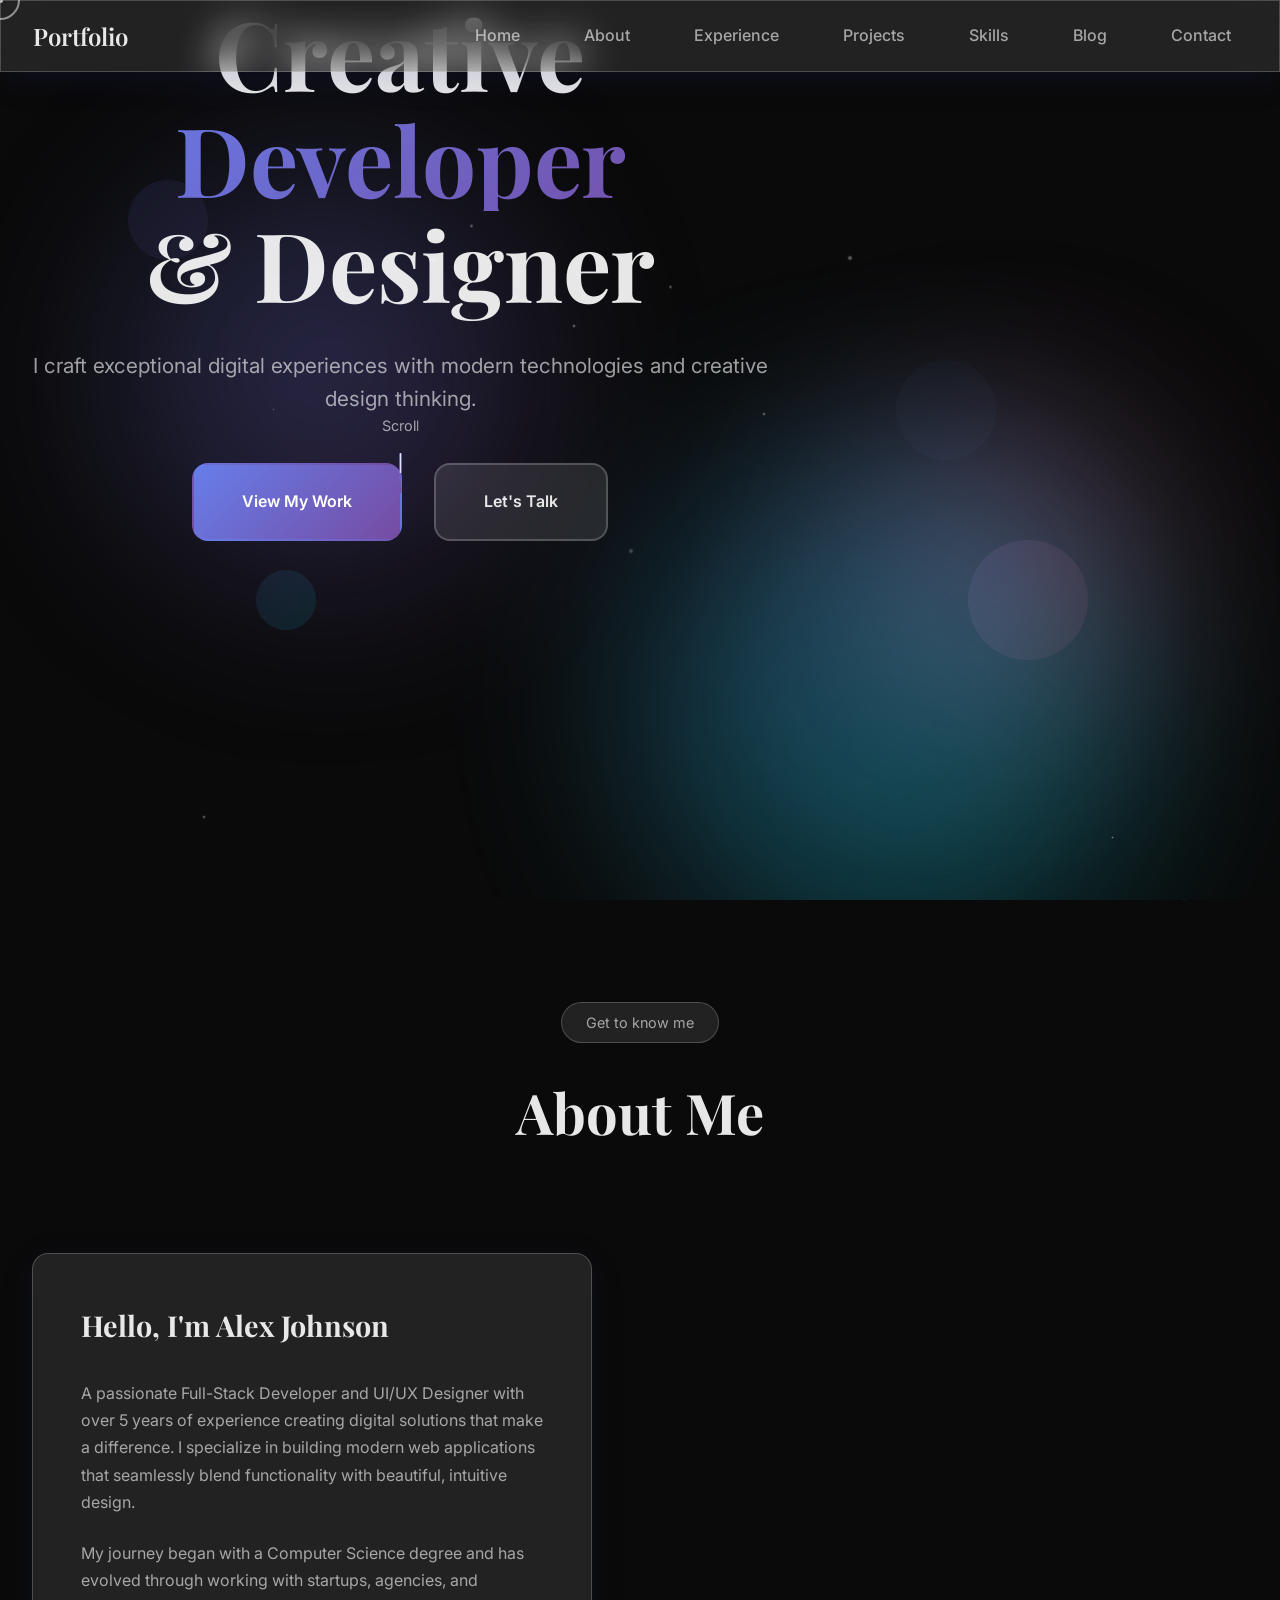
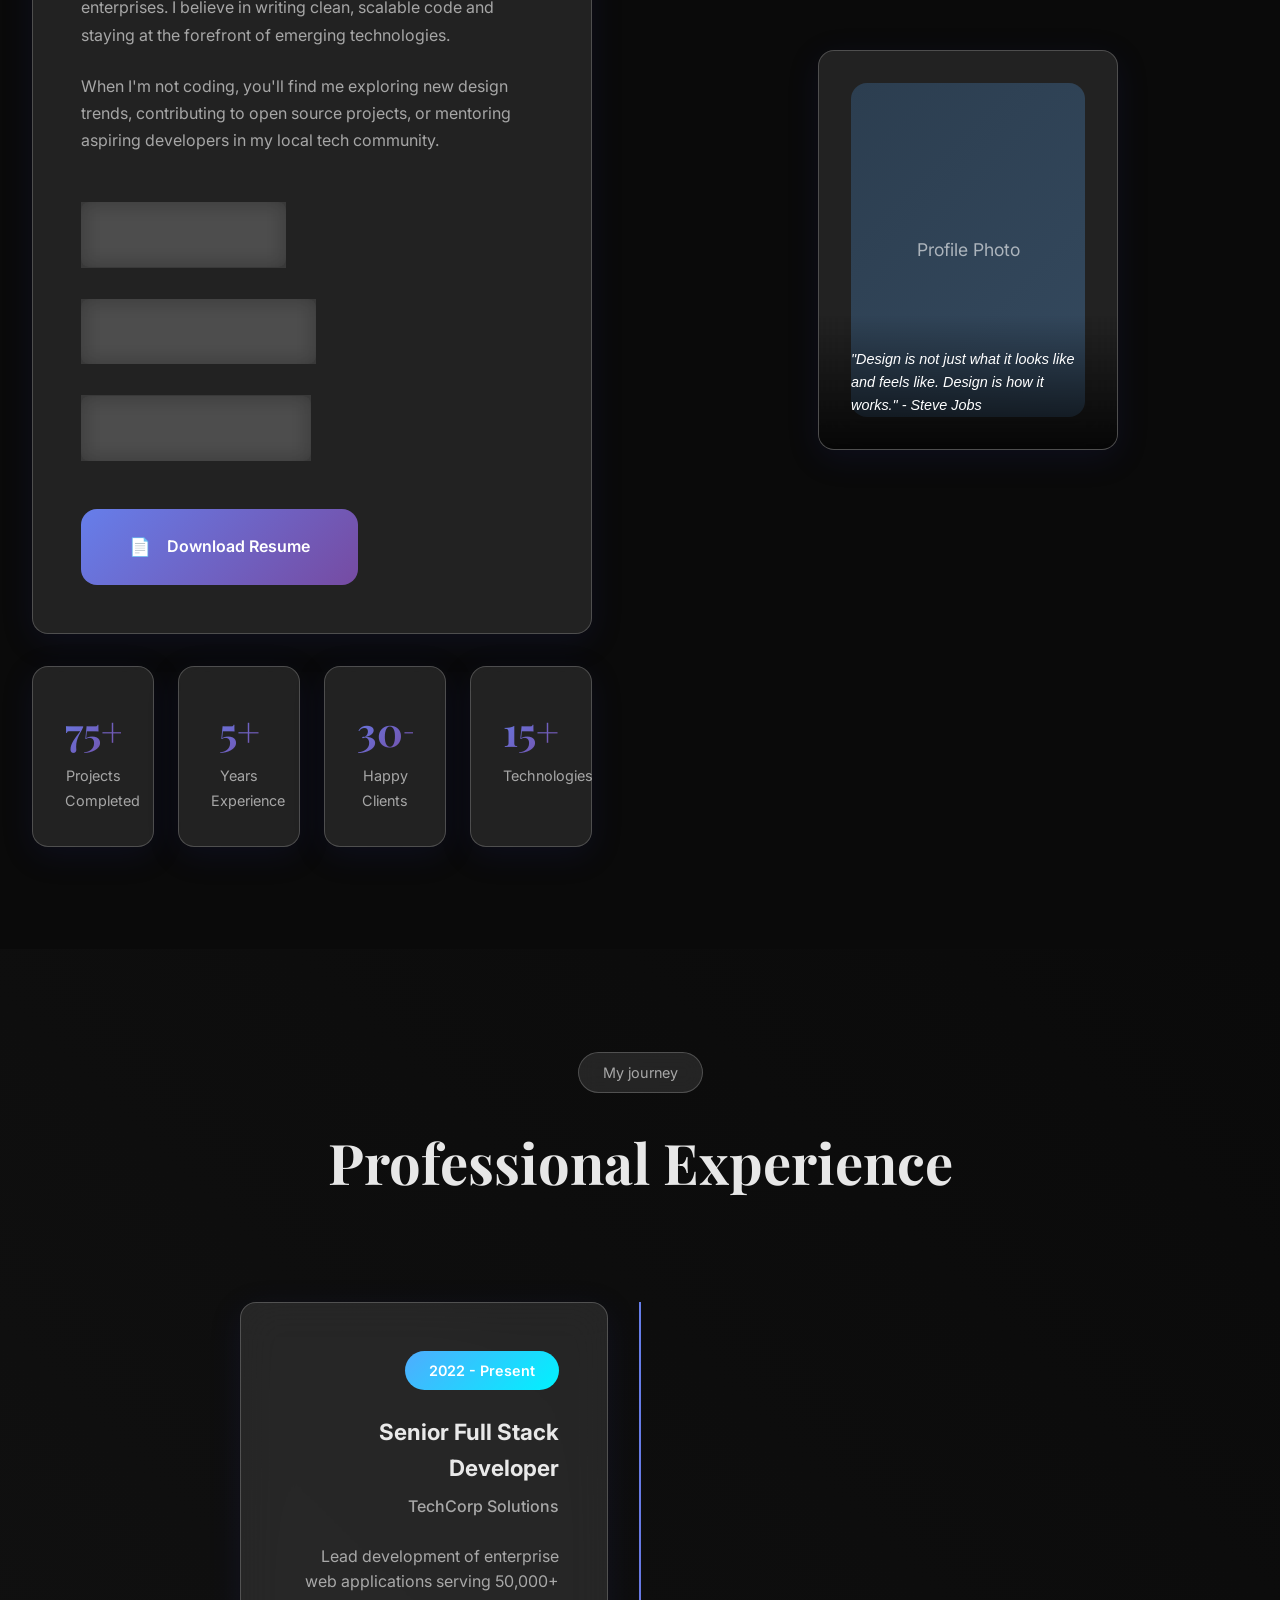
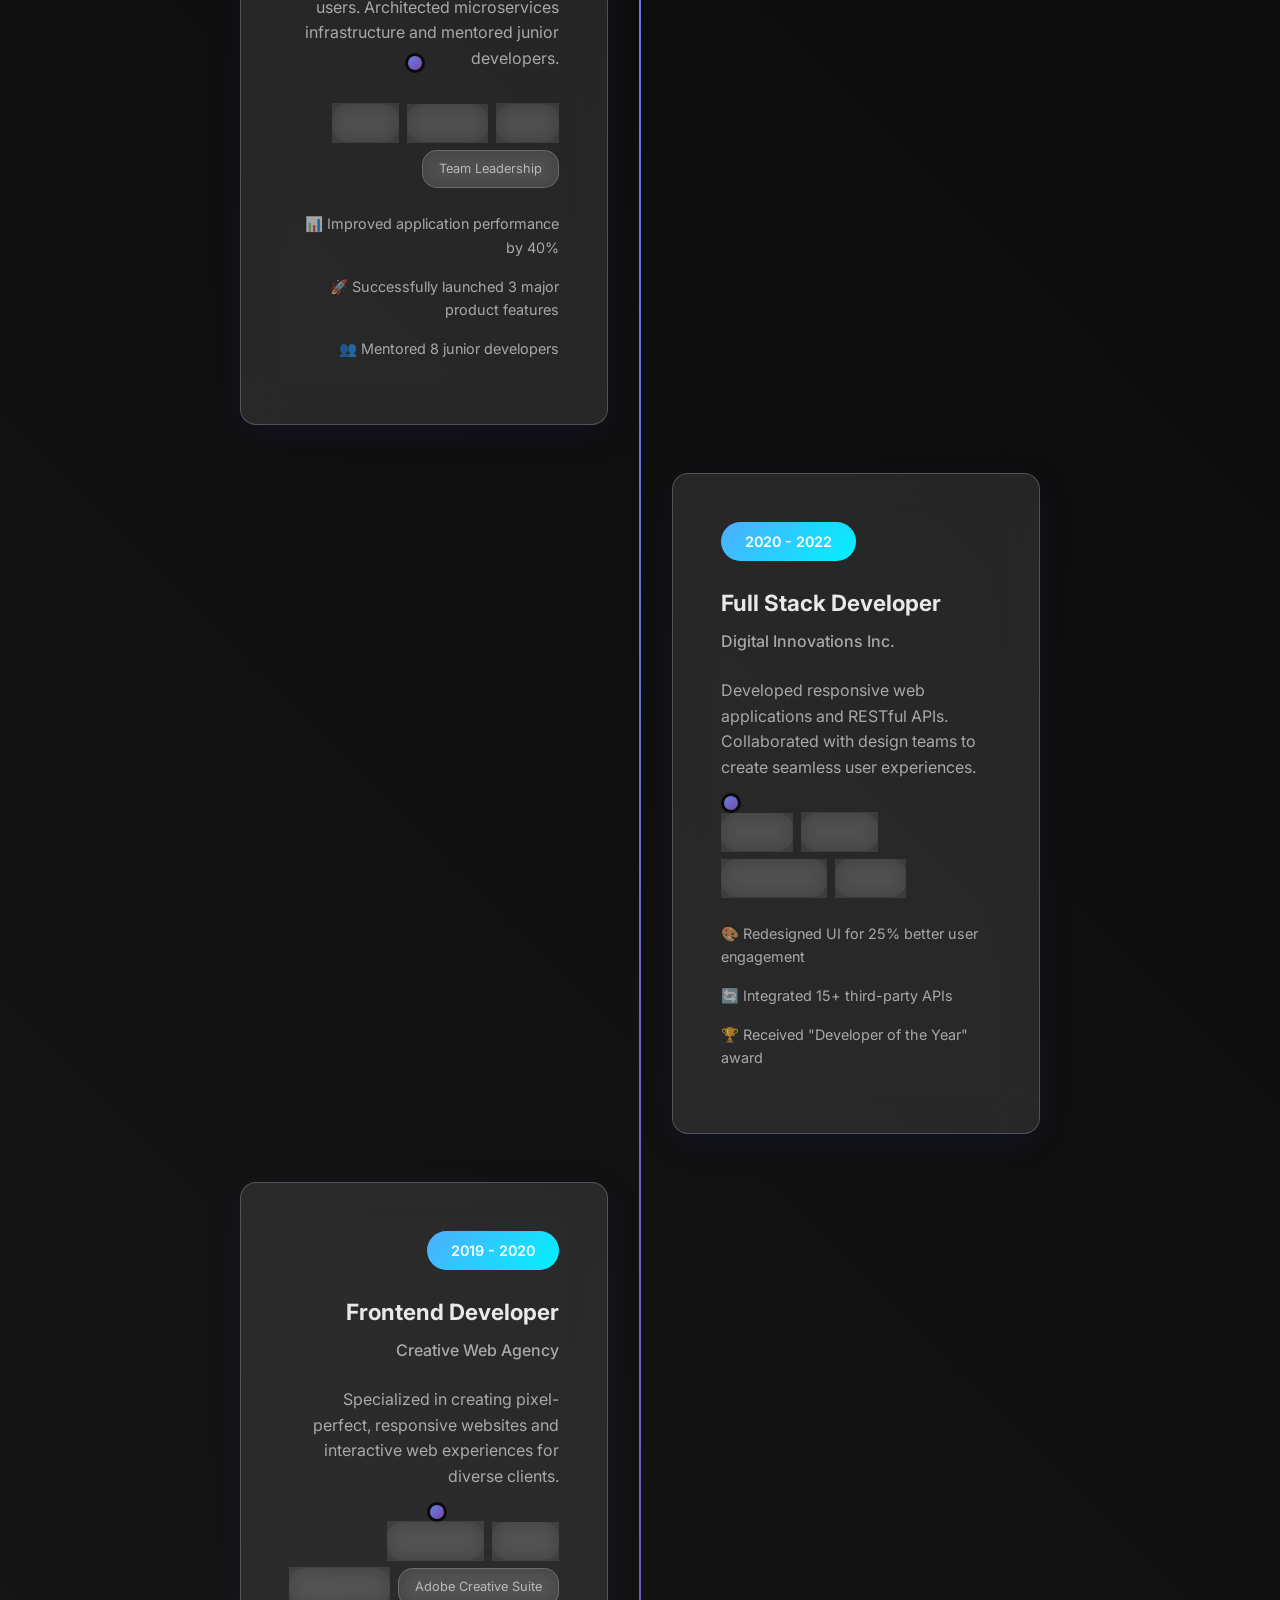
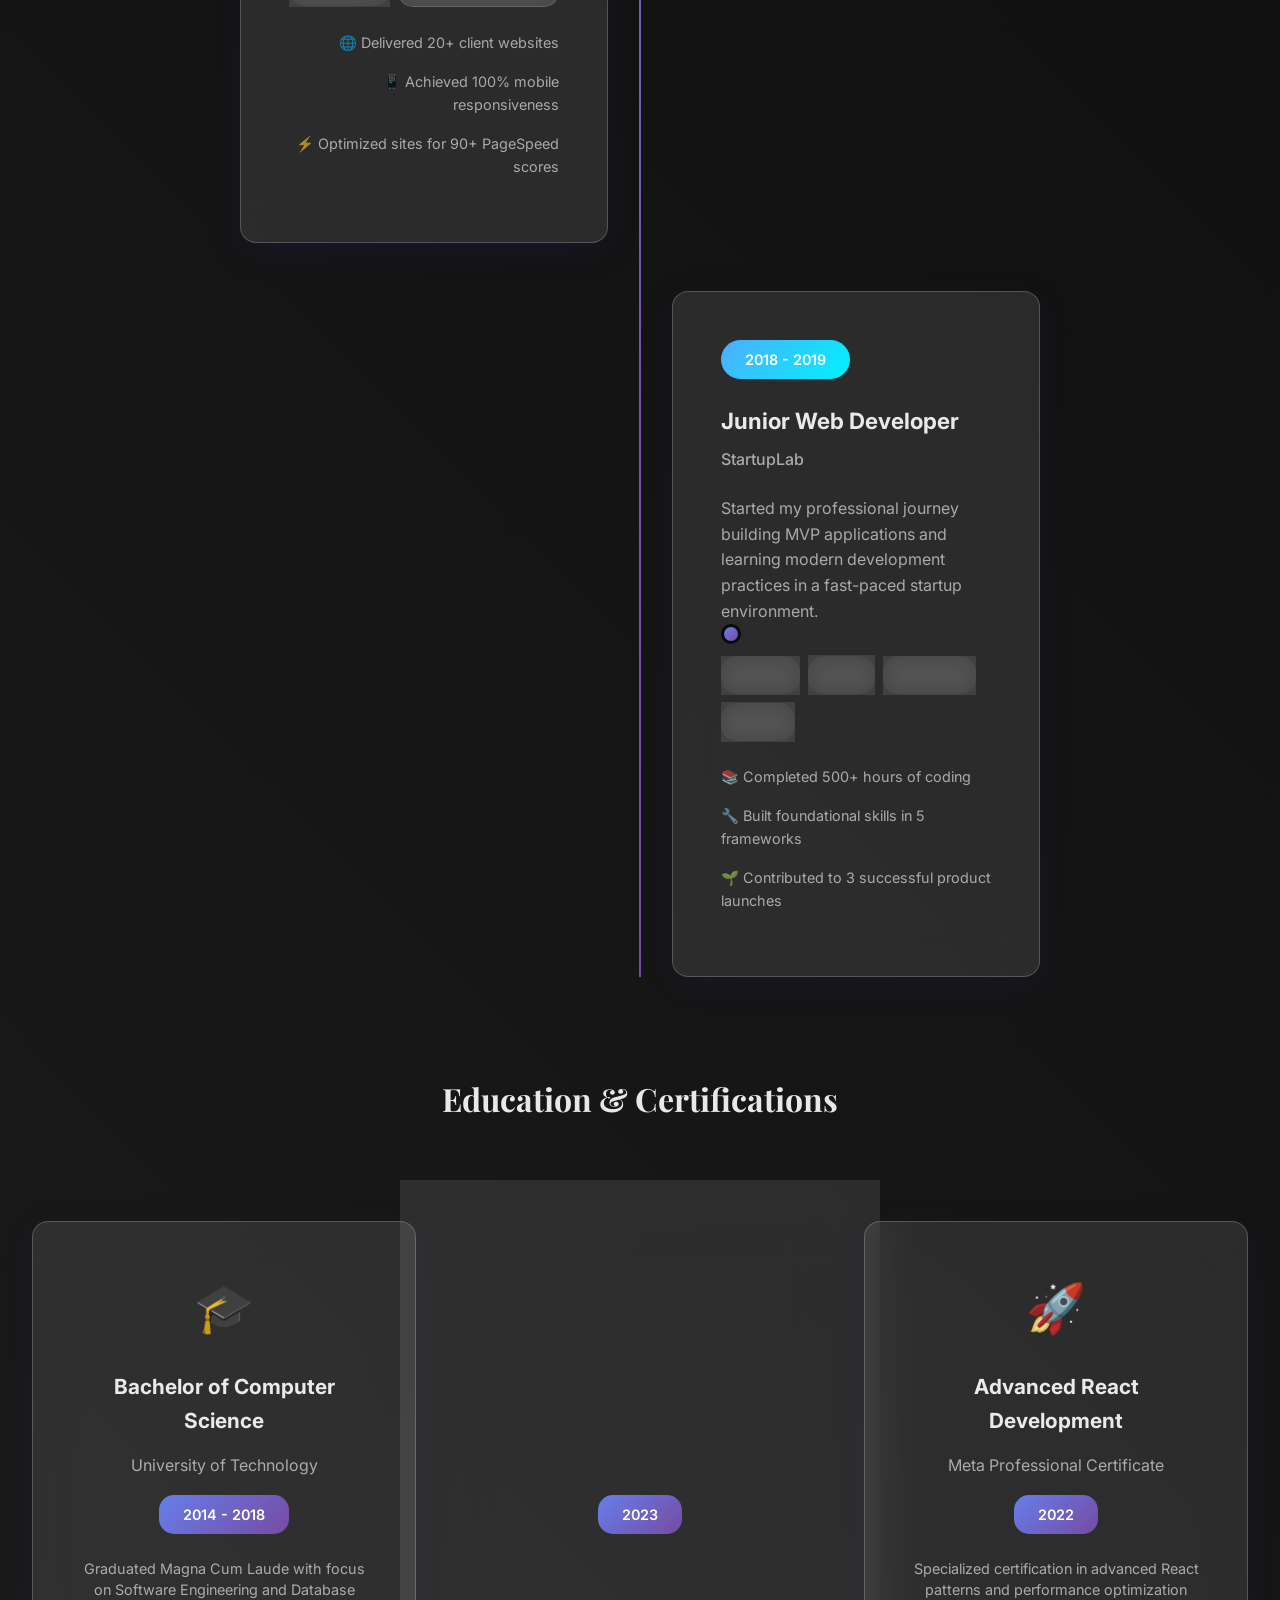
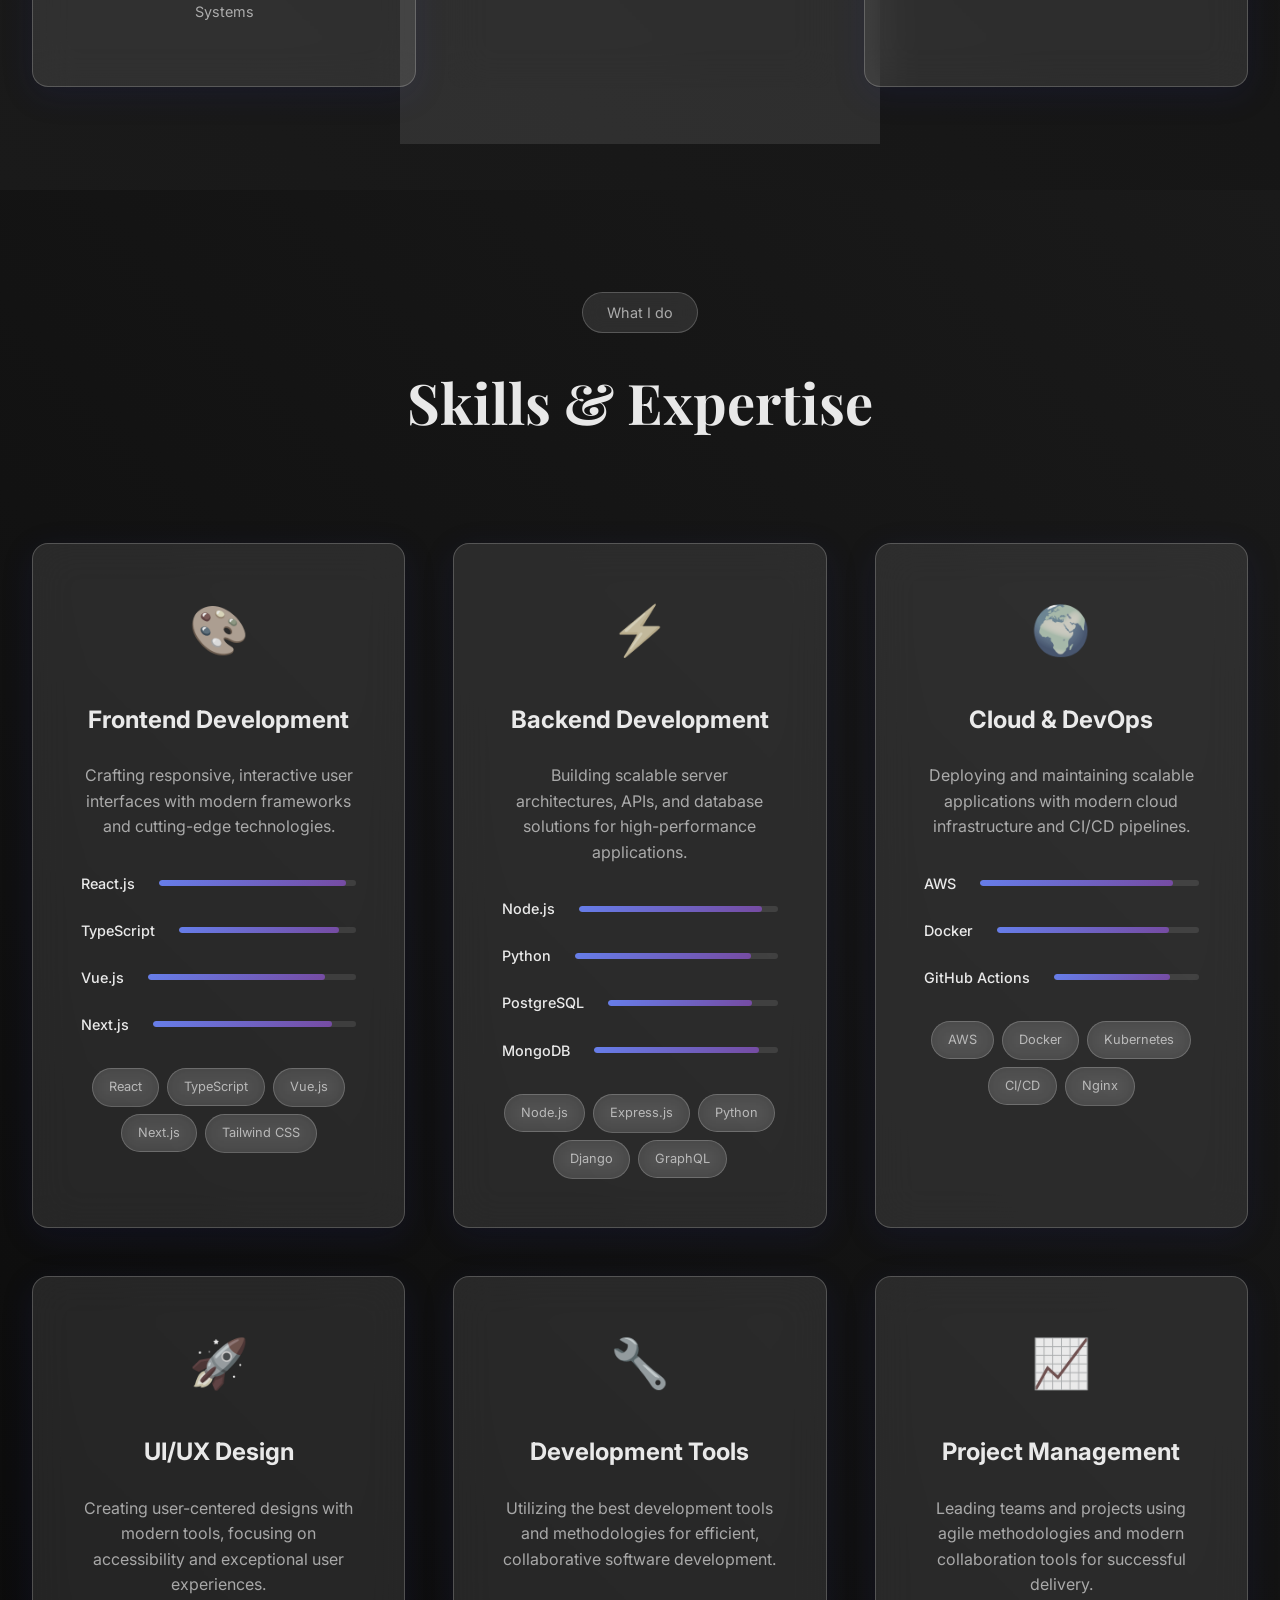
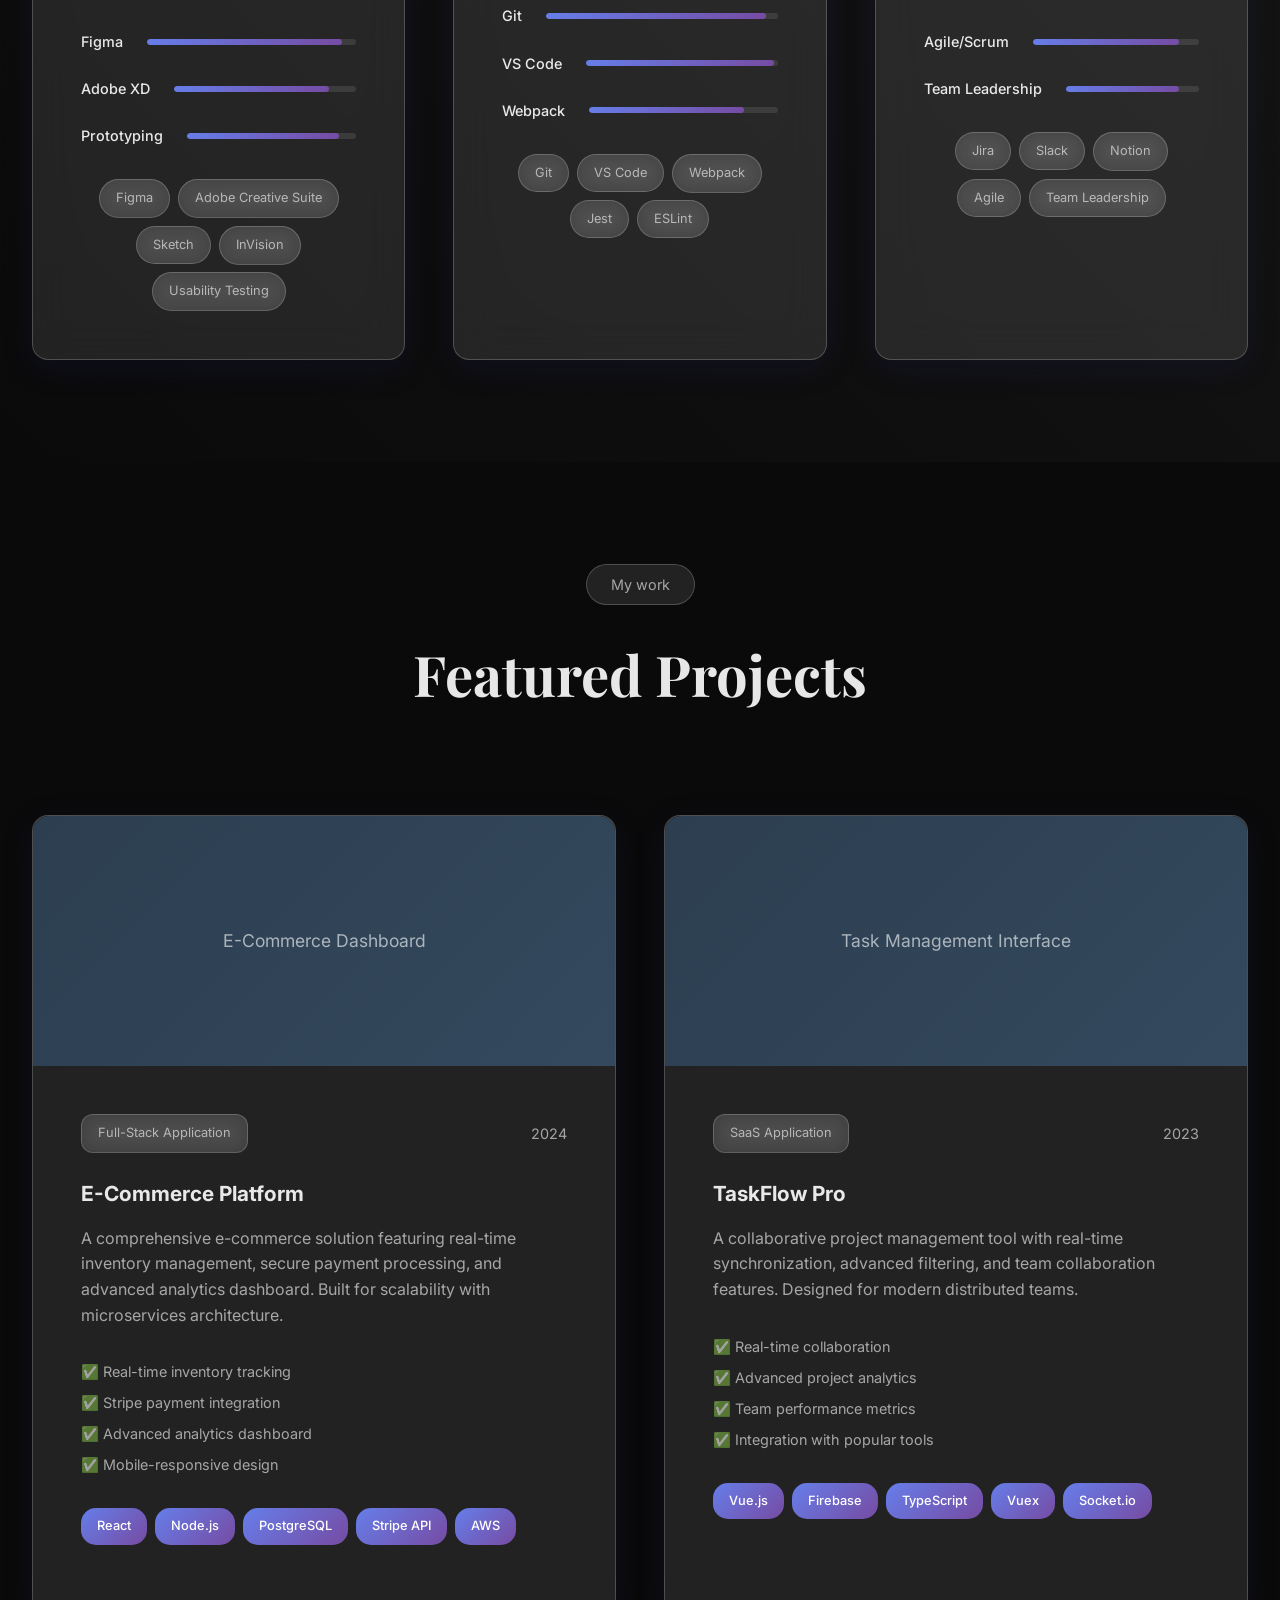
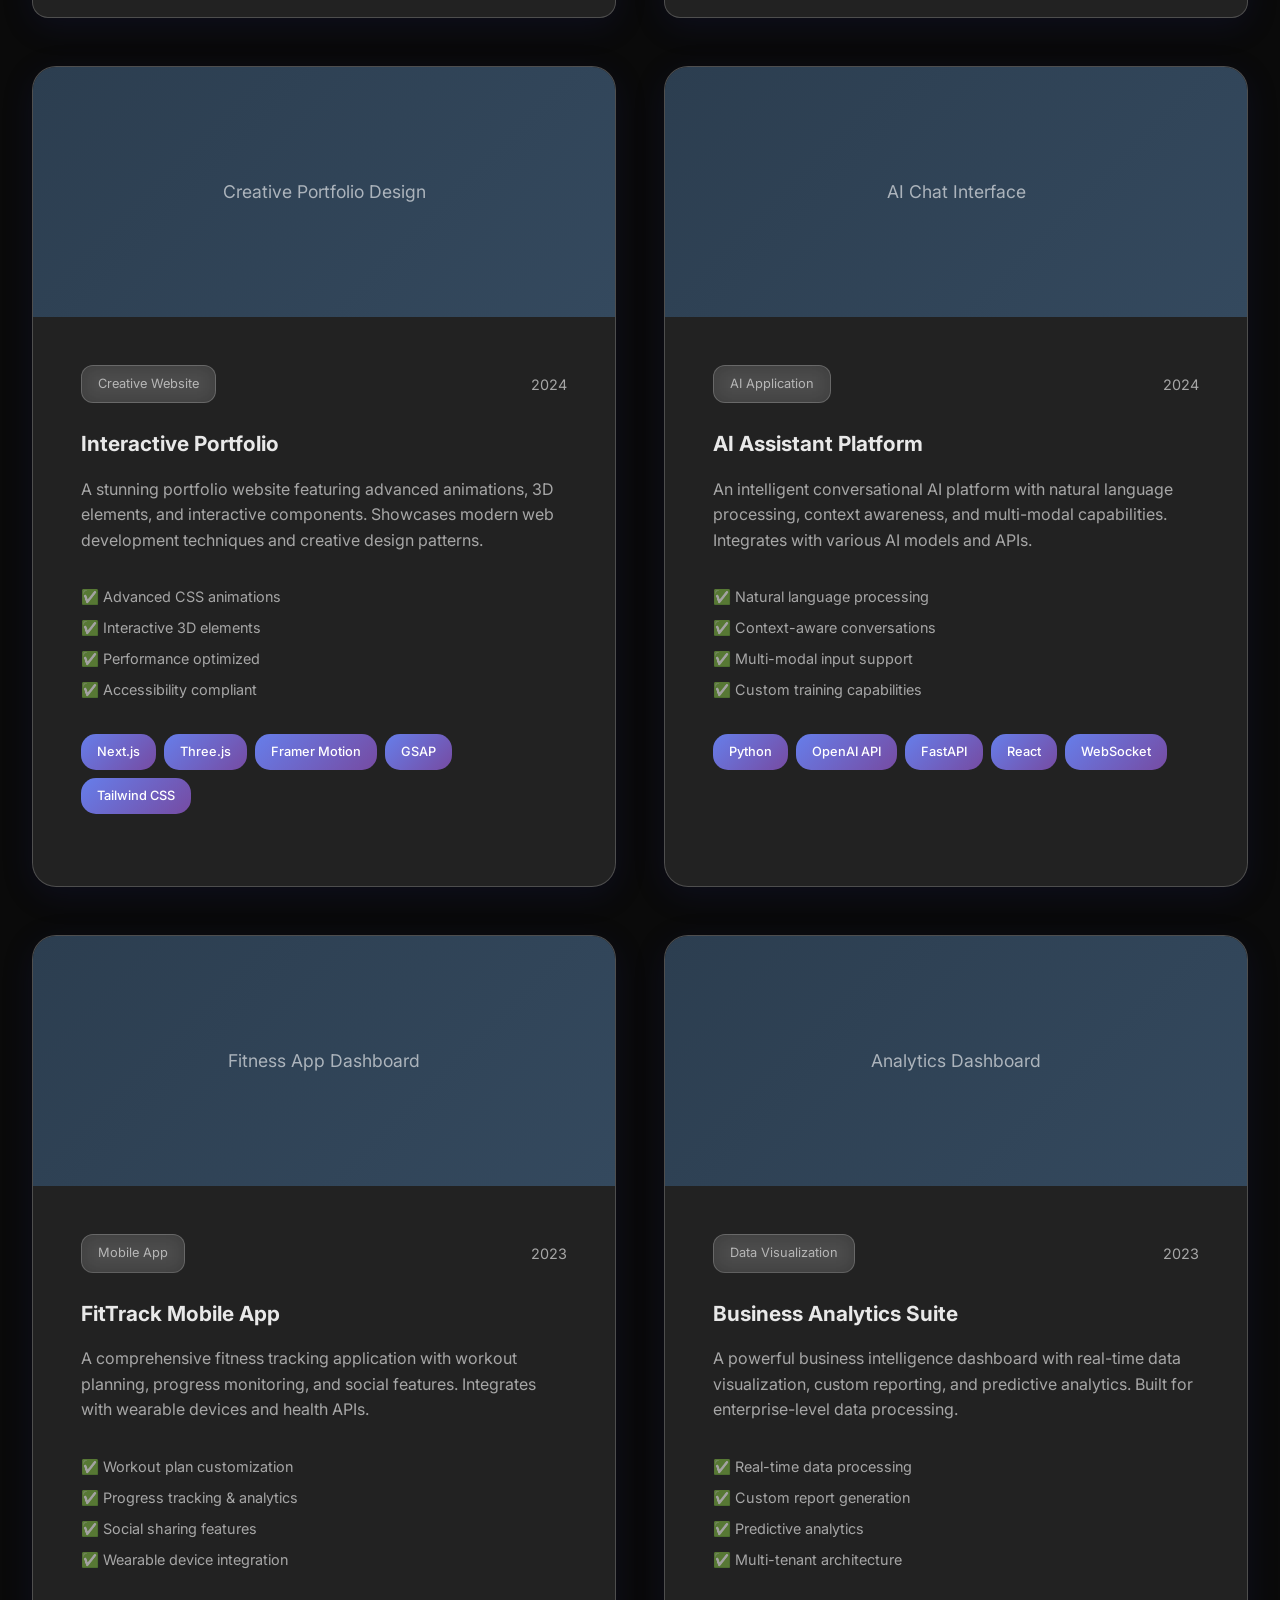
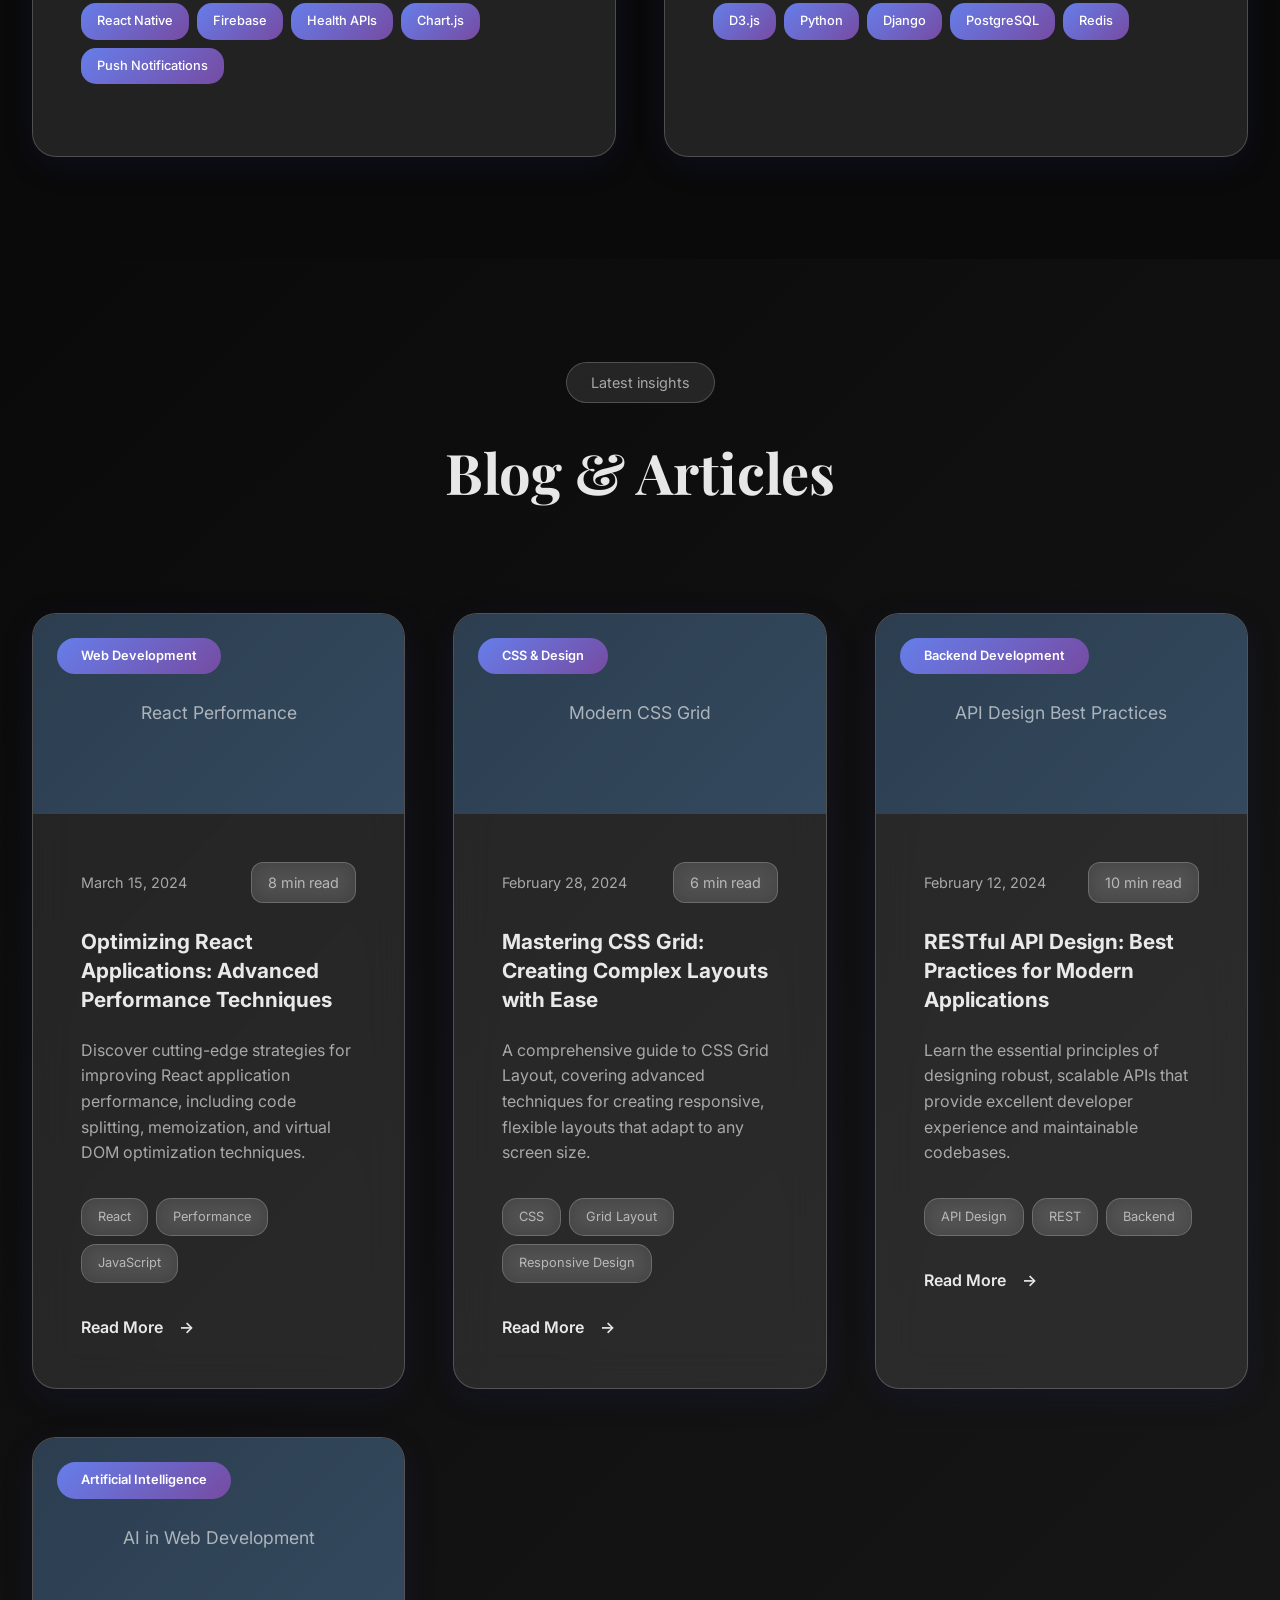
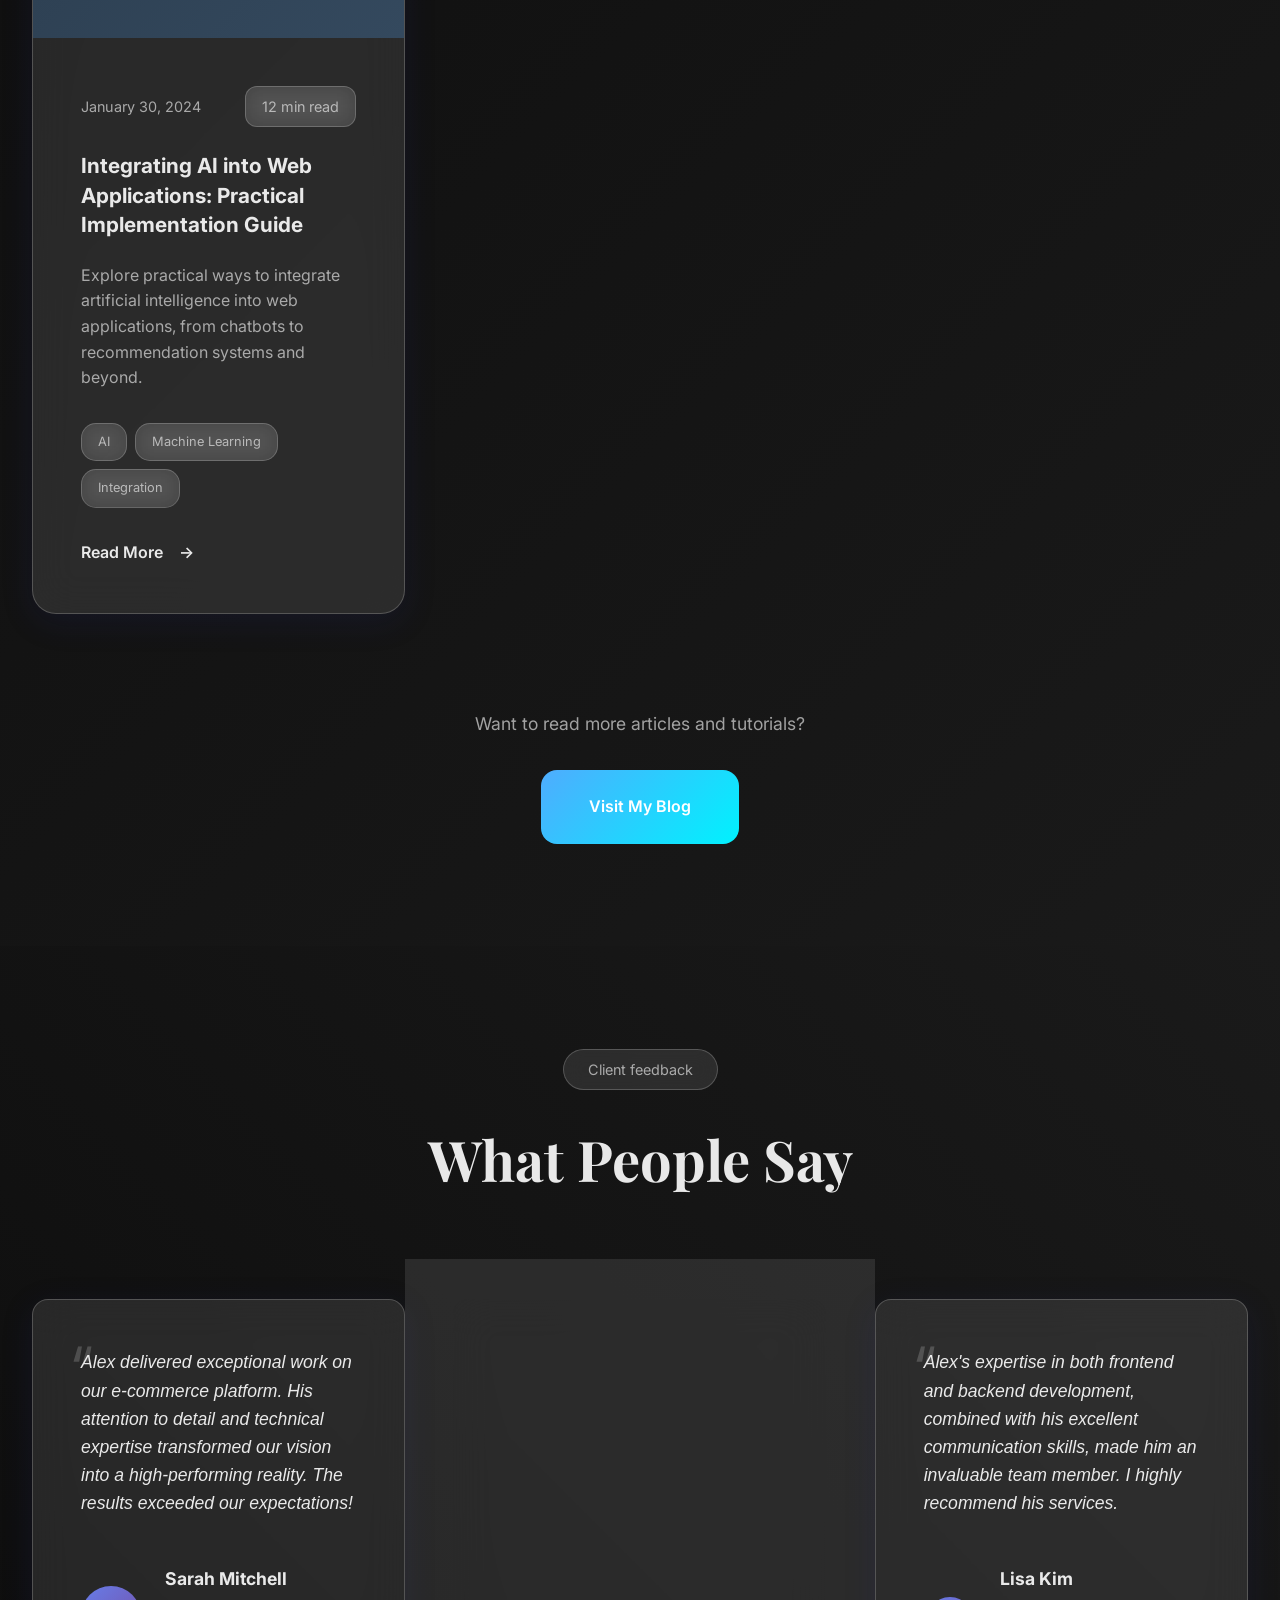
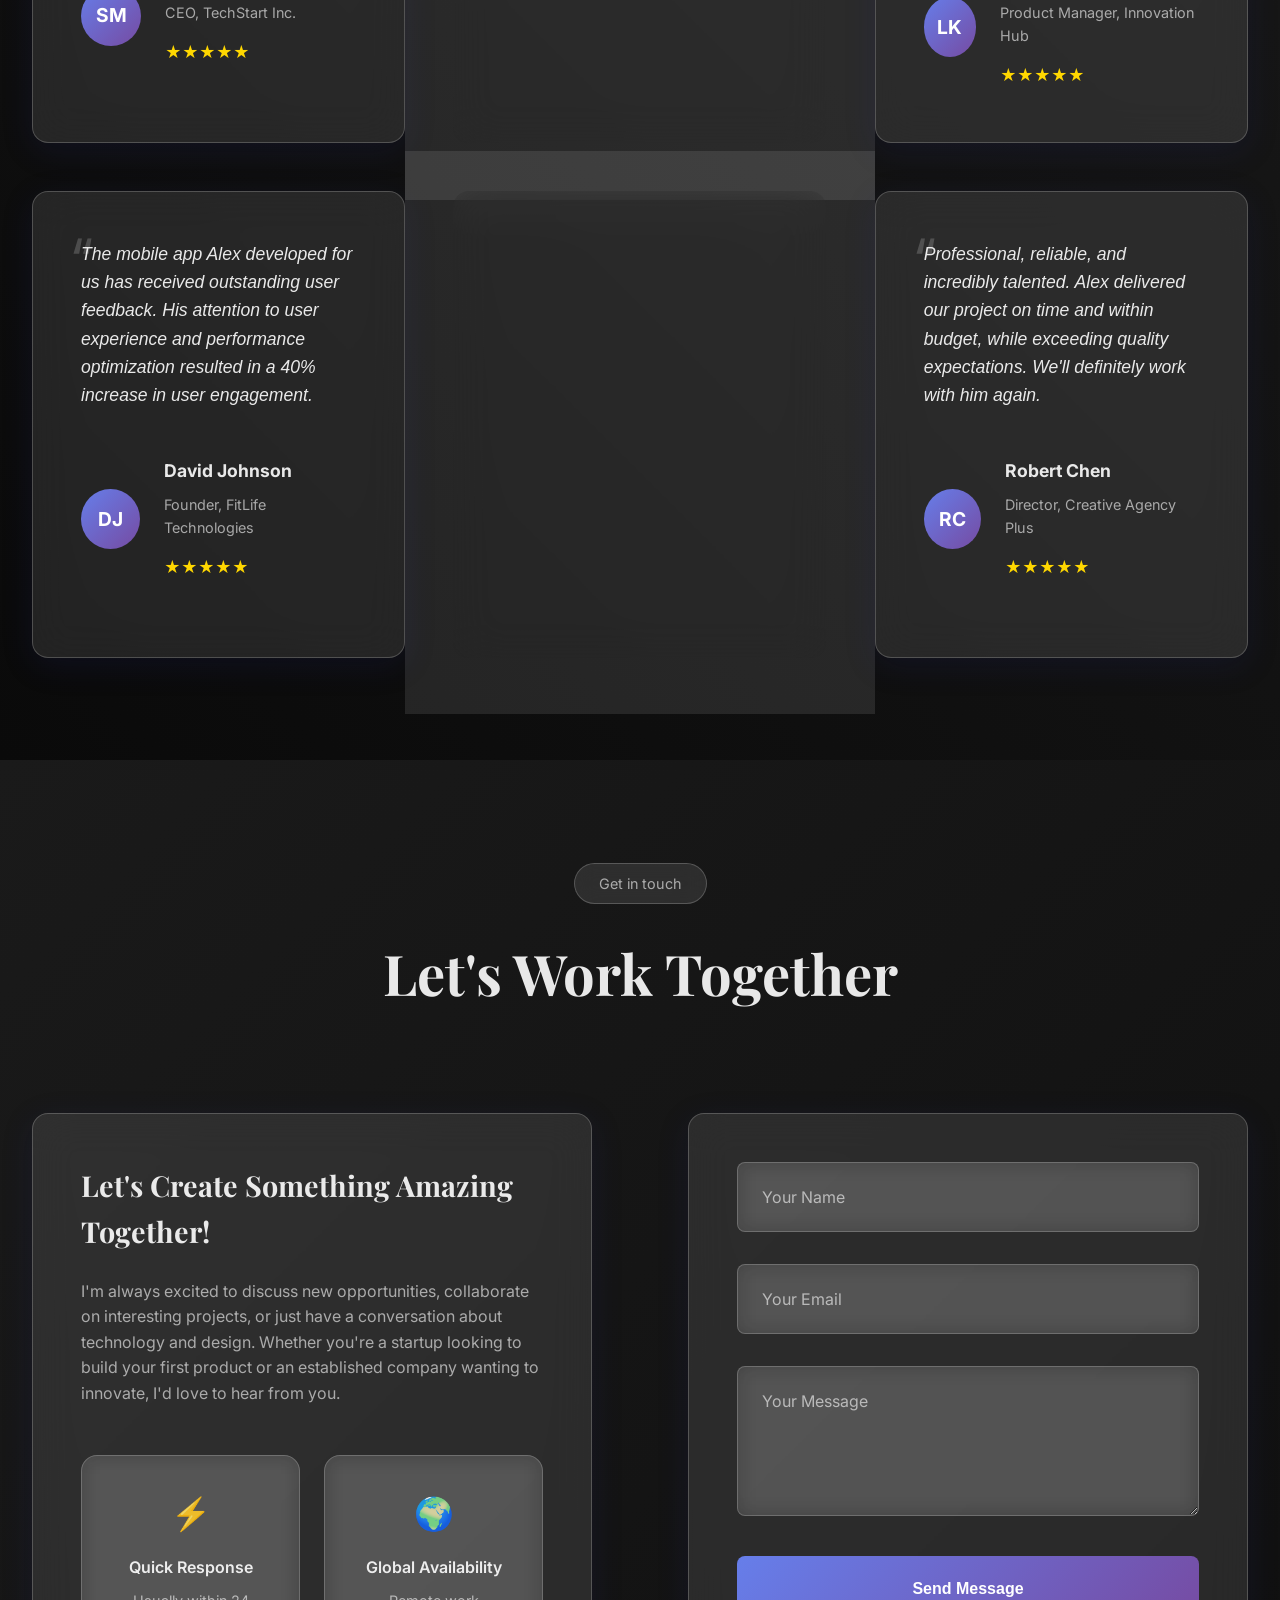
==== commit 7b015d17: "🔧 CRITICAL FIX: Make all sections visible\n\n- Updated JavaScript to animate all new content element" ====
--- a/index.html
+++ b/index.html
@@ -832,7 +832,7 @@
         </section>
 
         <!-- Testimonials Section -->
-        <section class="testimonials-section">
+        <section id="testimonials" class="testimonials-section">
             <div class="container">
                 <div class="section-header">
                     <span class="section-tag">Client feedback</span>
--- a/css/styles.css
+++ b/css/styles.css
@@ -548,7 +548,7 @@
 
 .stats-grid {
     display: grid;
-    grid-template-columns: repeat(3, 1fr);
+    grid-template-columns: repeat(auto-fit, minmax(120px, 1fr));
     gap: var(--space-md);
 }
 
@@ -1953,6 +1953,22 @@
     }
 }
 
+/* Critical Section Fixes */
+section {
+    display: block !important;
+    visibility: visible !important;
+}
+
+.section-header {
+    opacity: 1 !important;
+    transform: translateY(0) !important;
+}
+
+.glass-card {
+    opacity: 1 !important;
+    transform: translateY(0) !important;
+}
+
 /* Disable custom cursor on touch devices */
 @media (hover: none) and (pointer: coarse) {
     body {
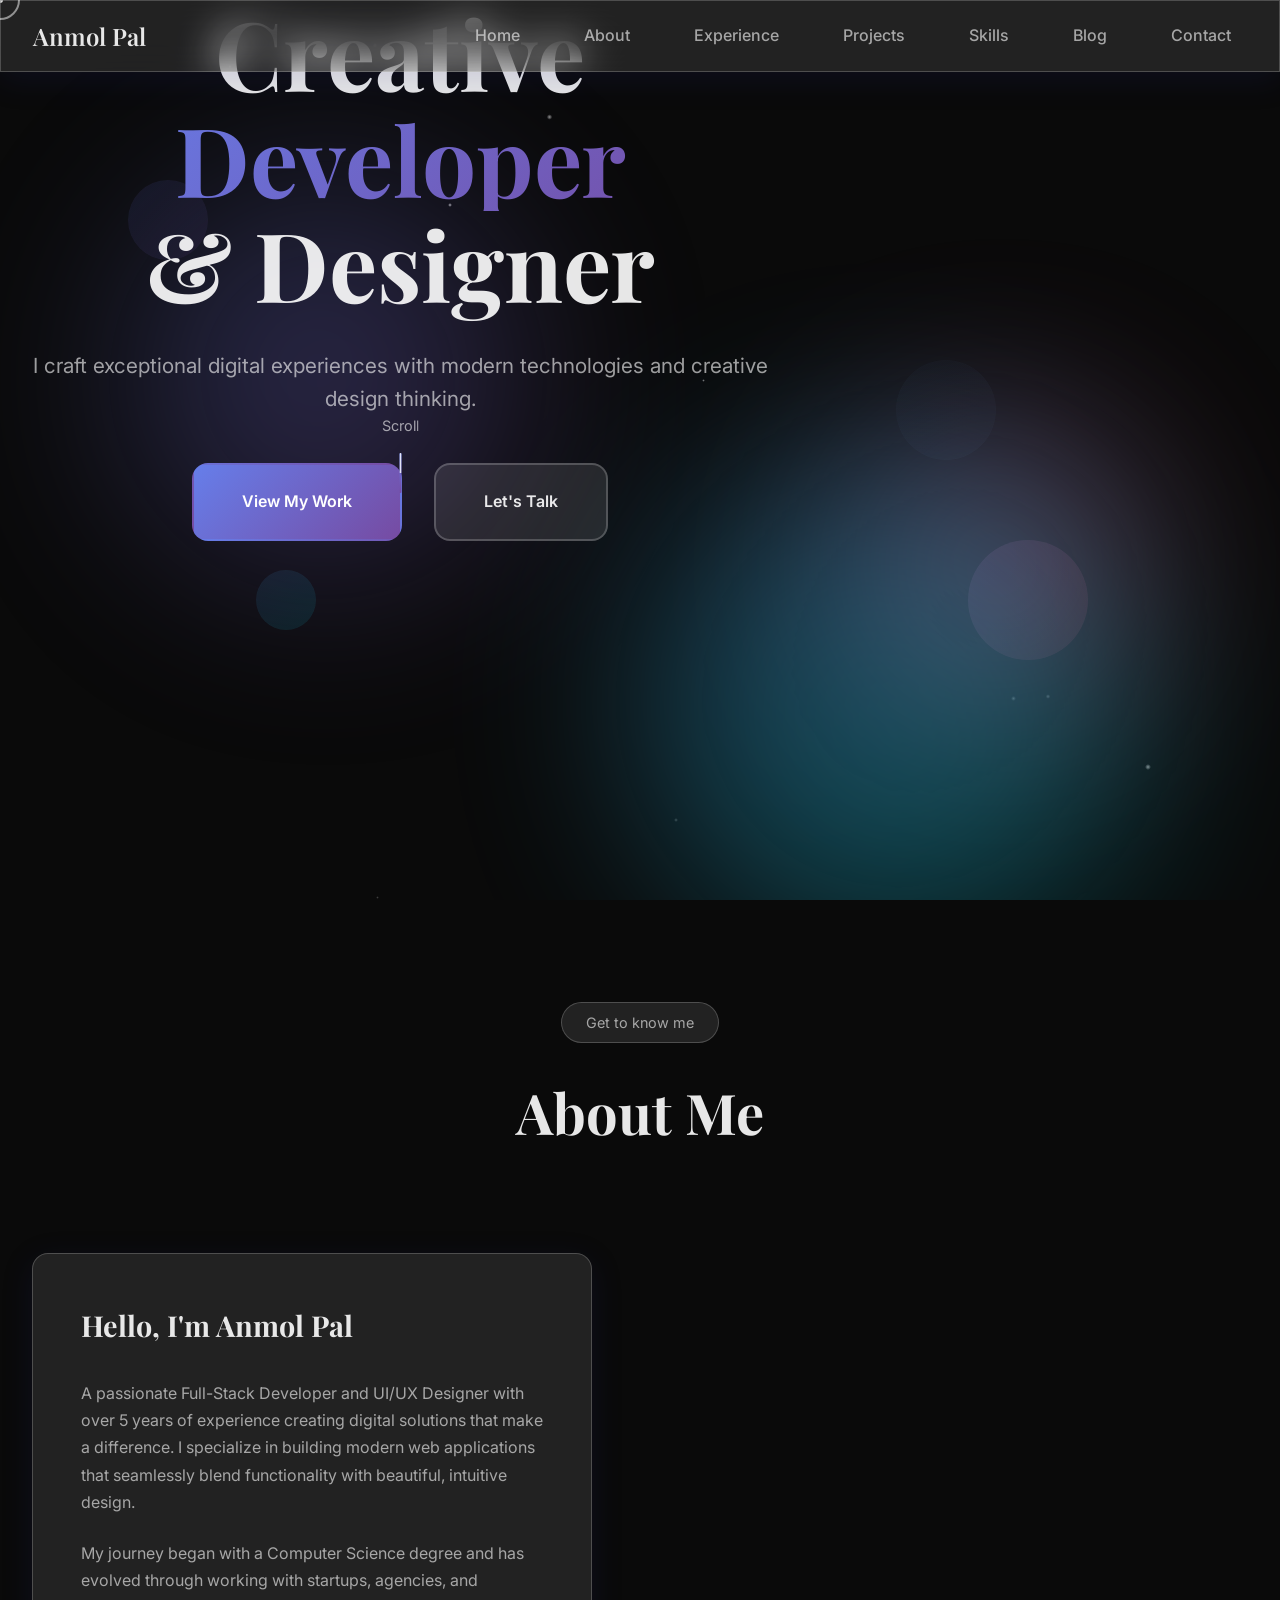
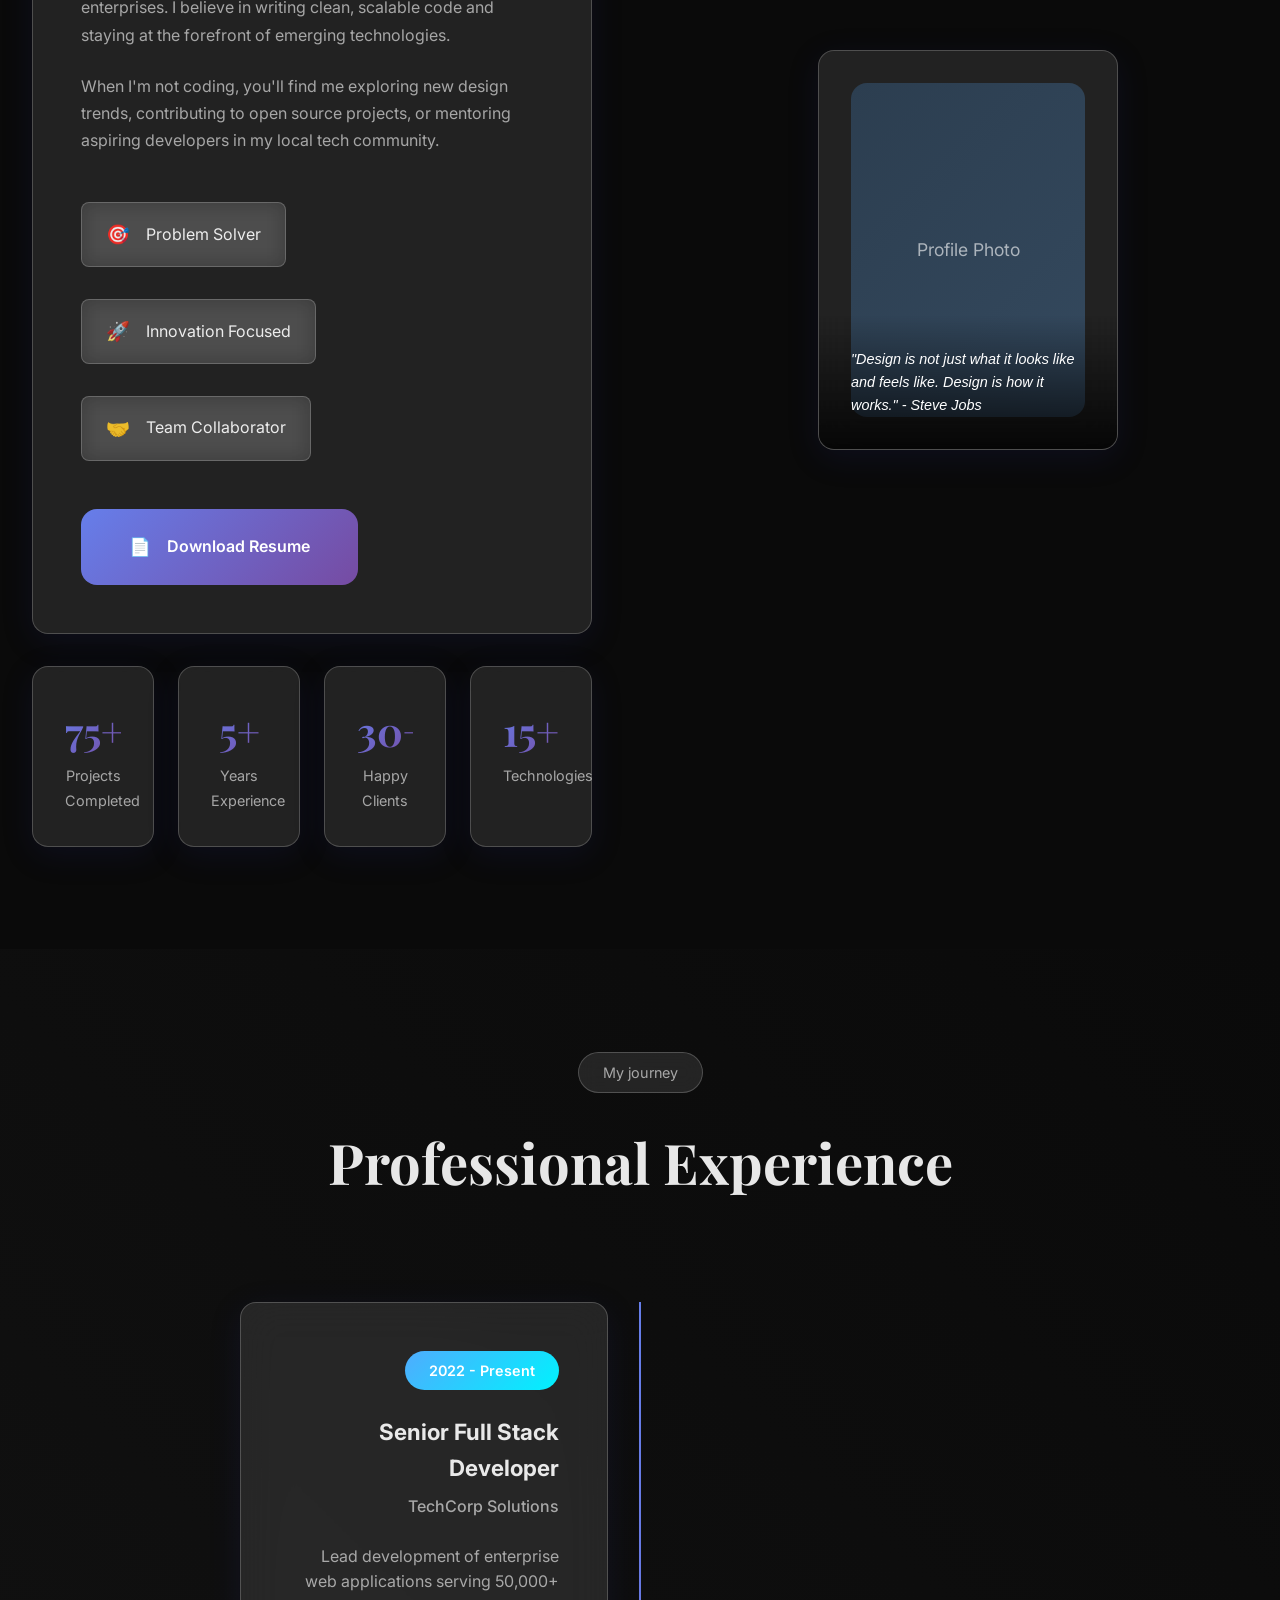
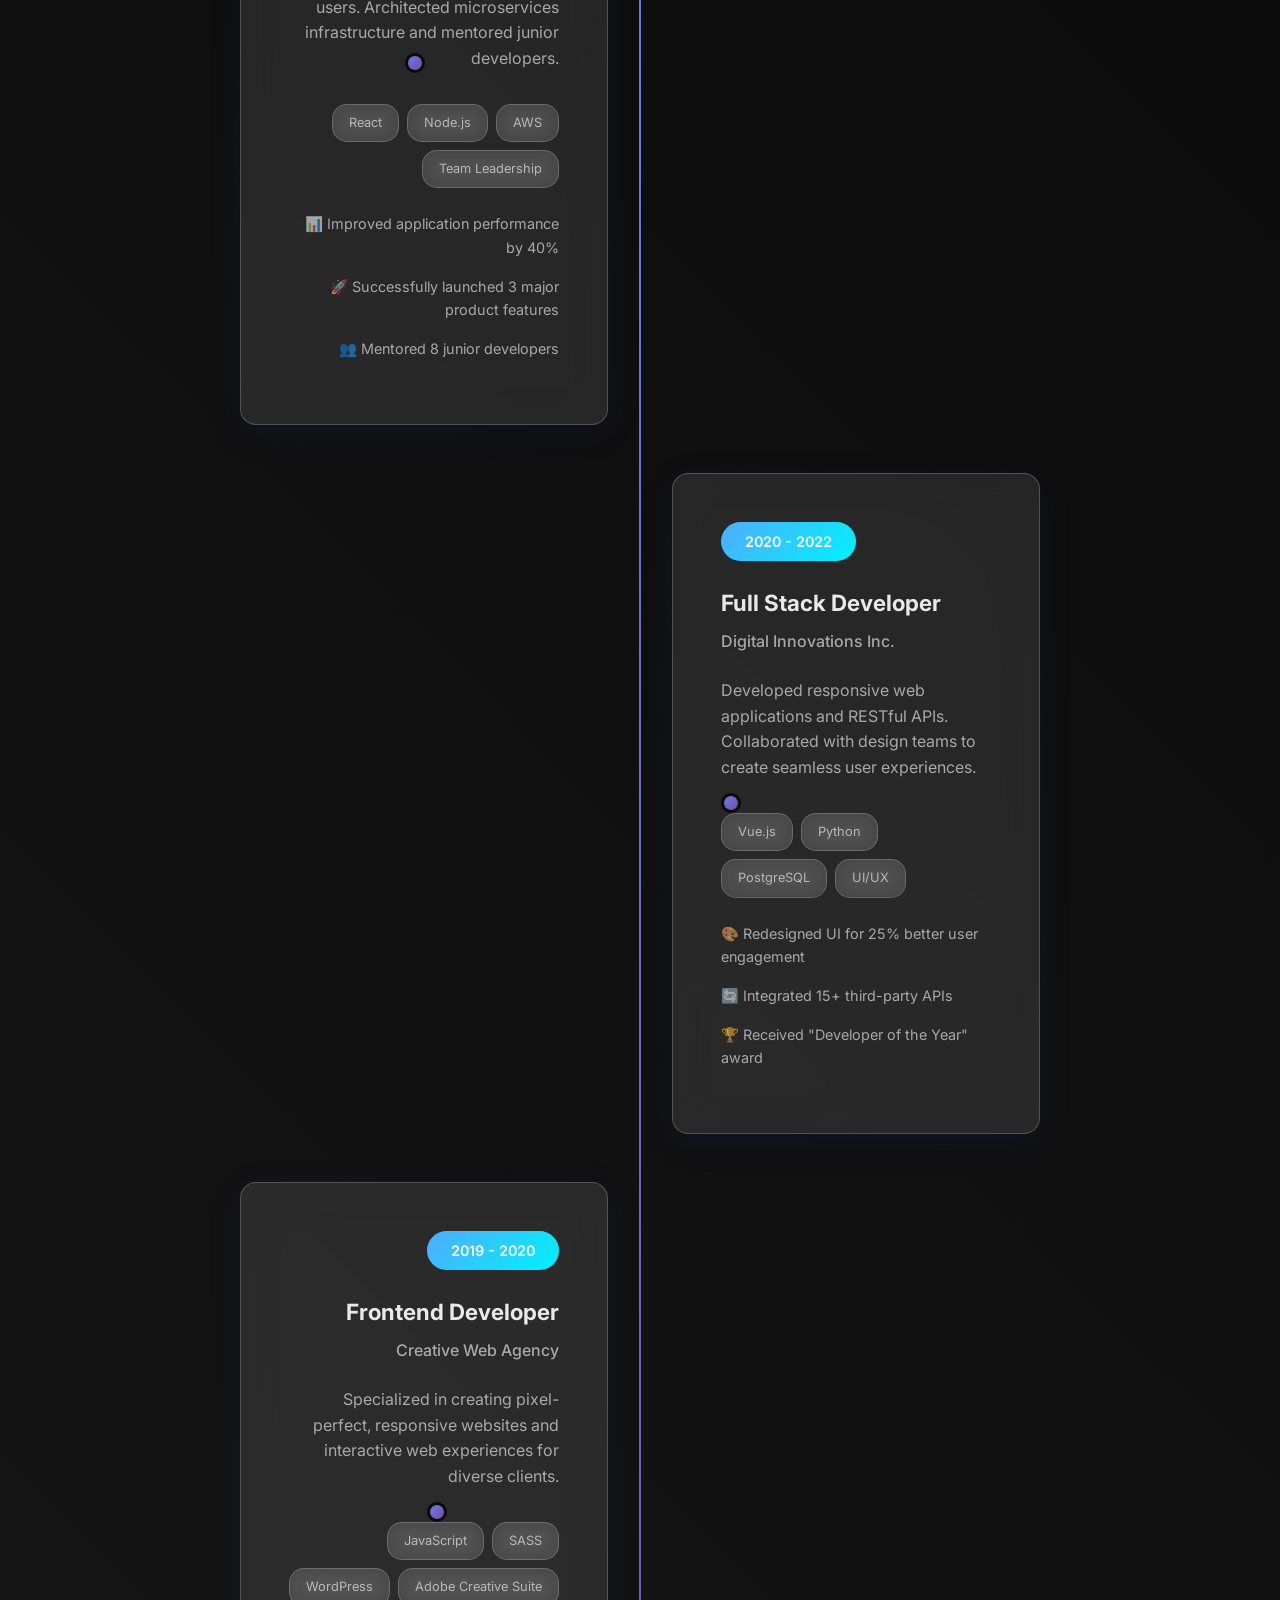
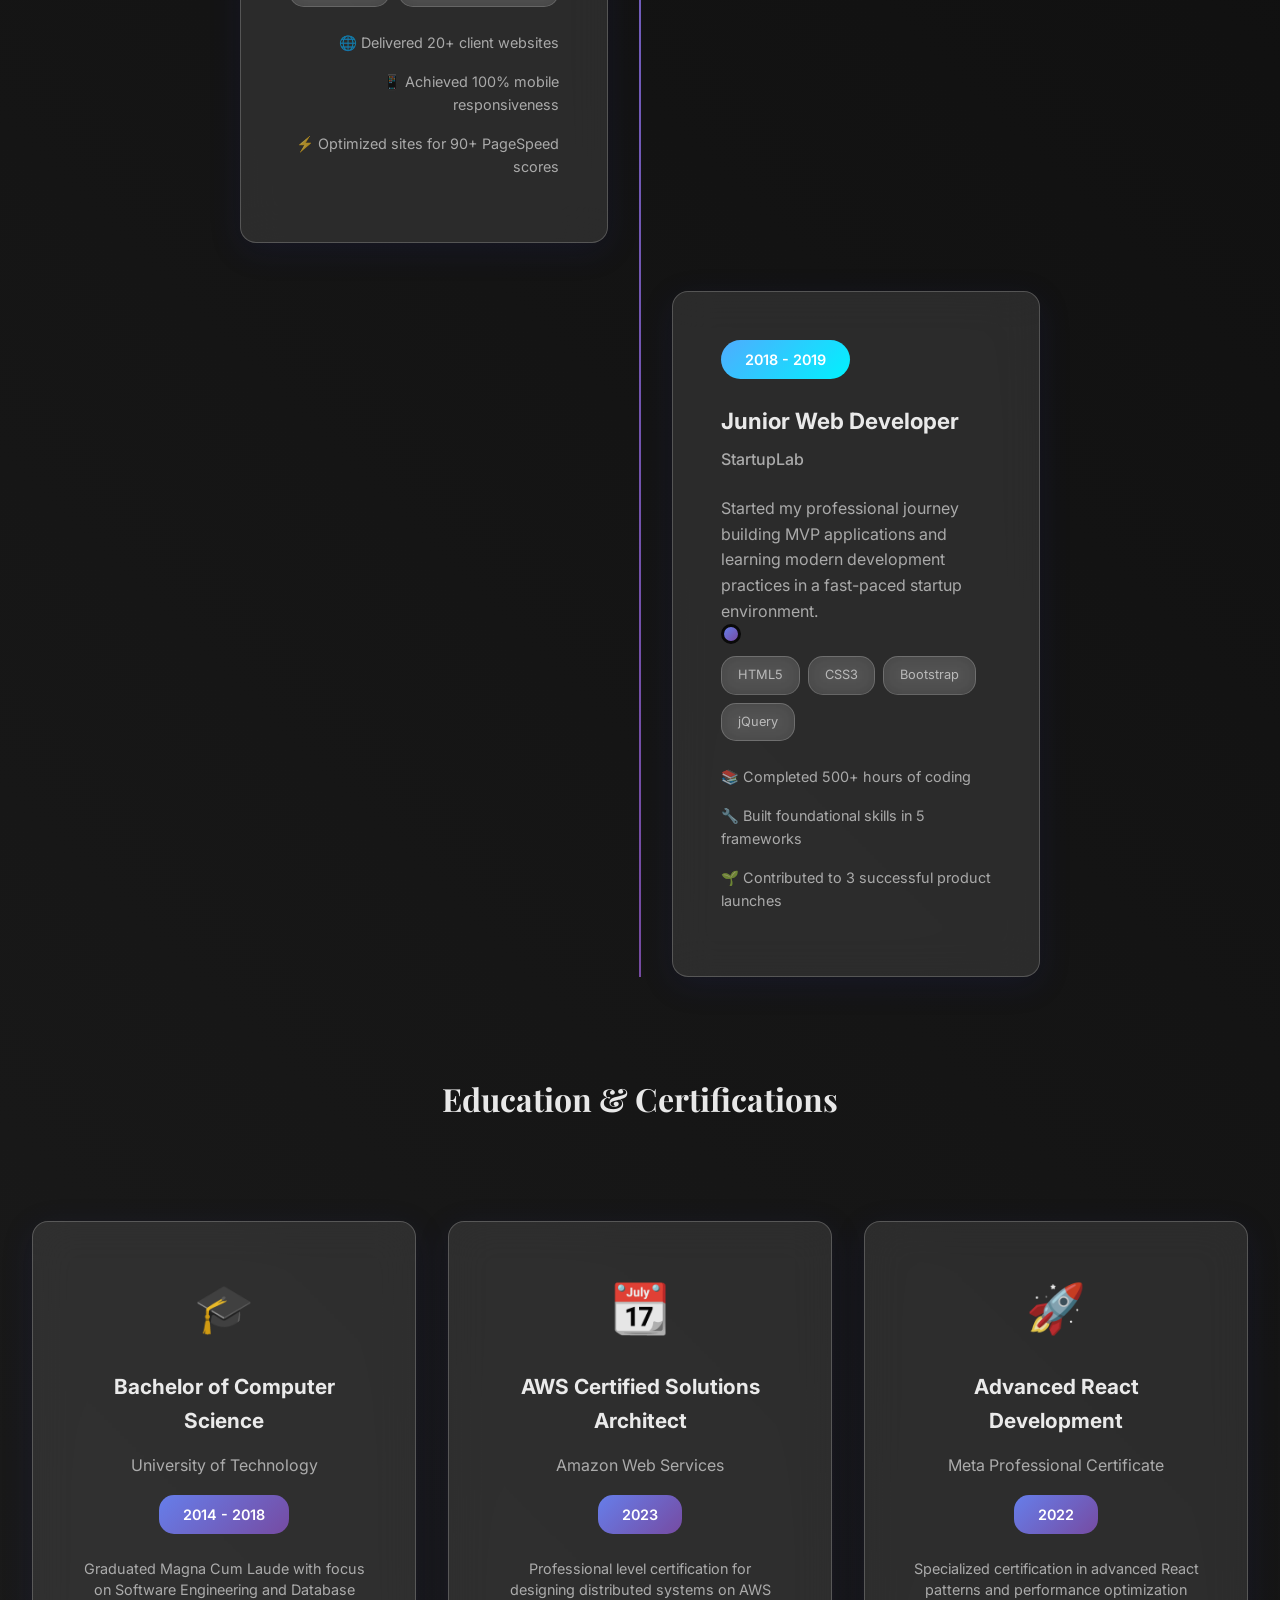
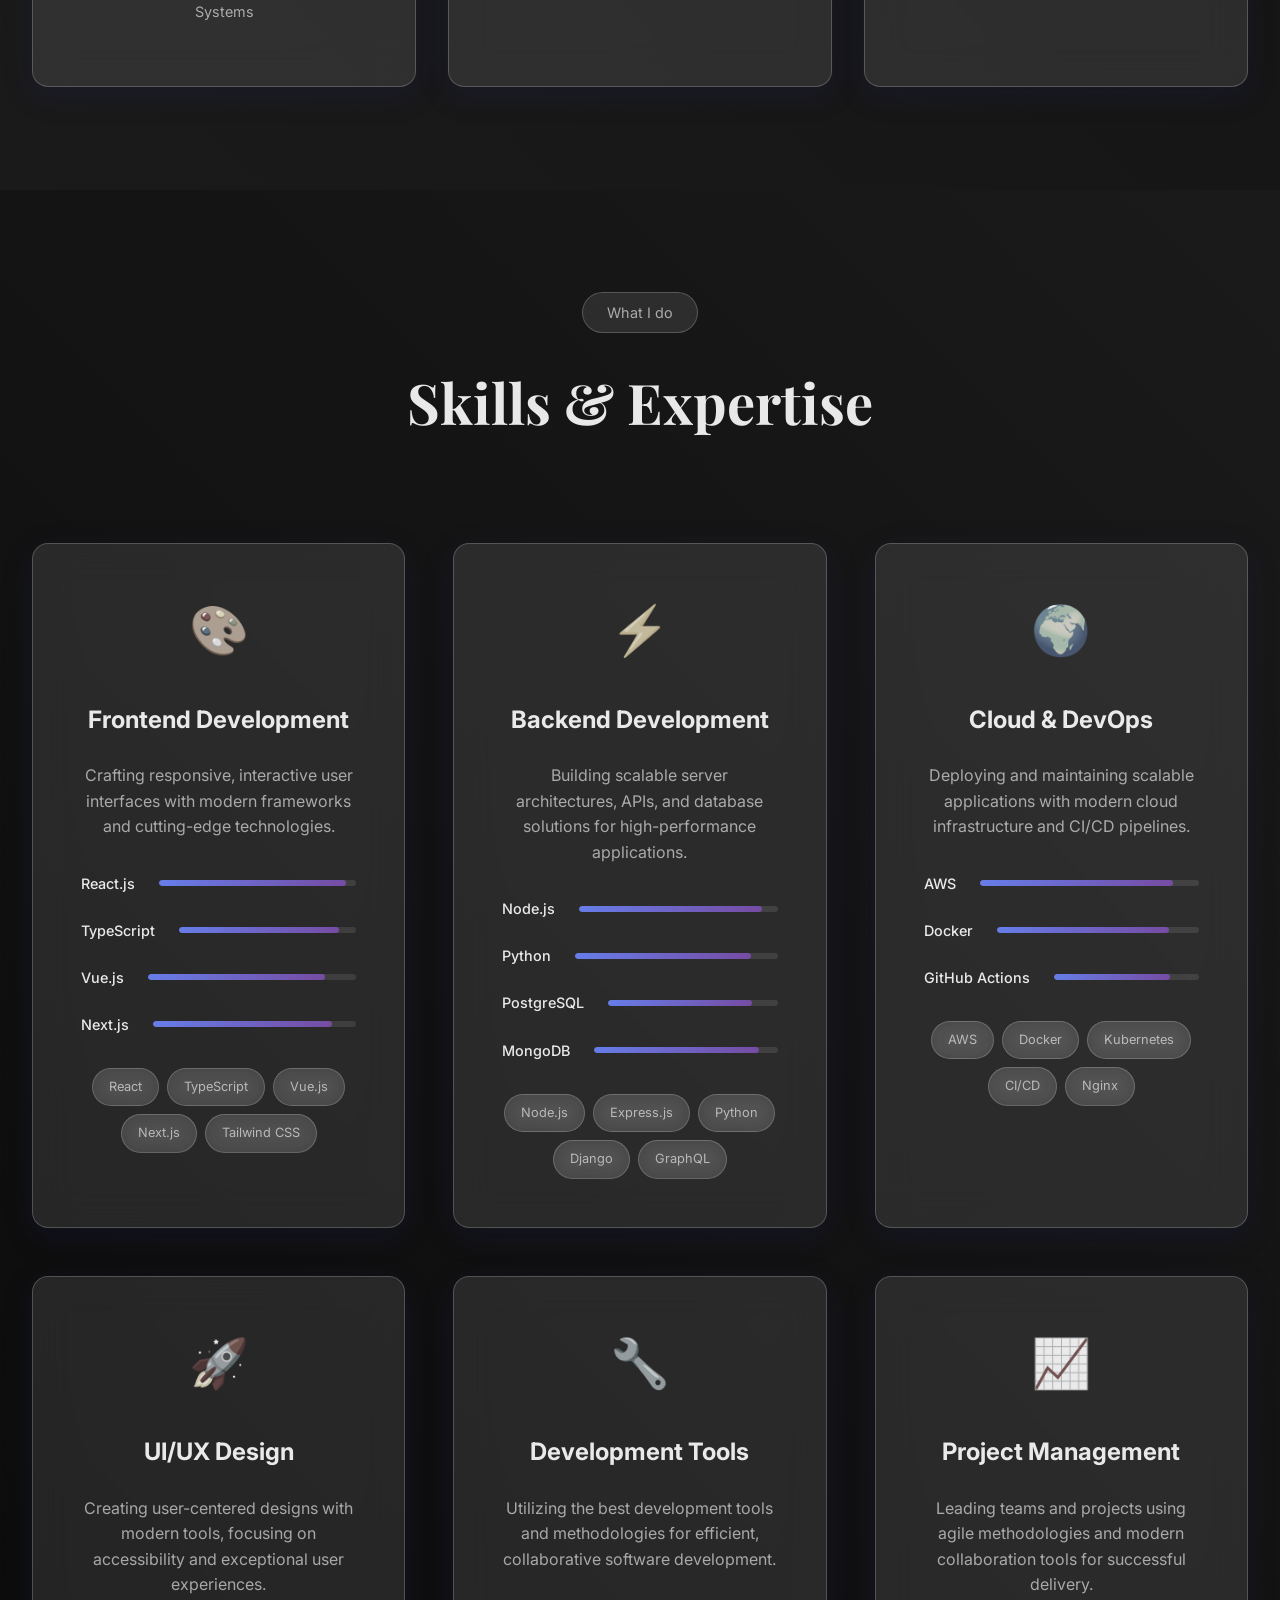
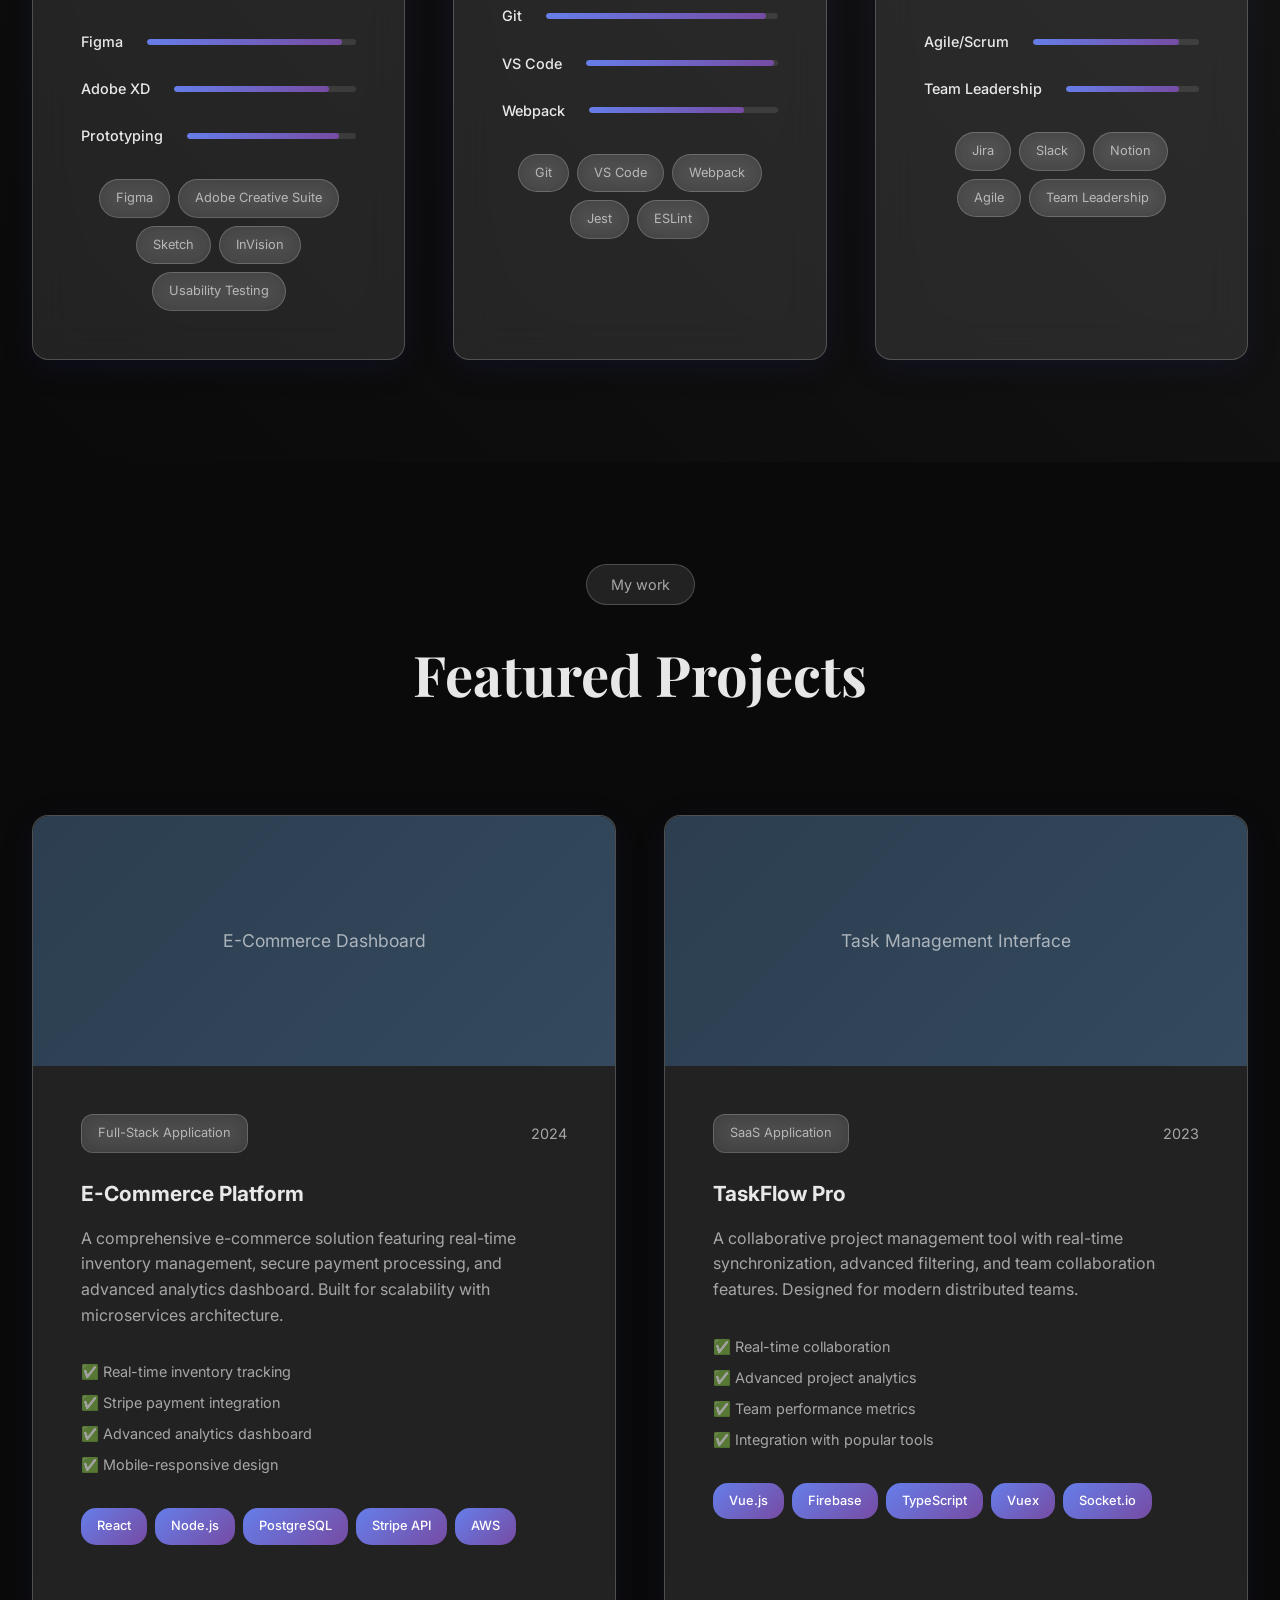
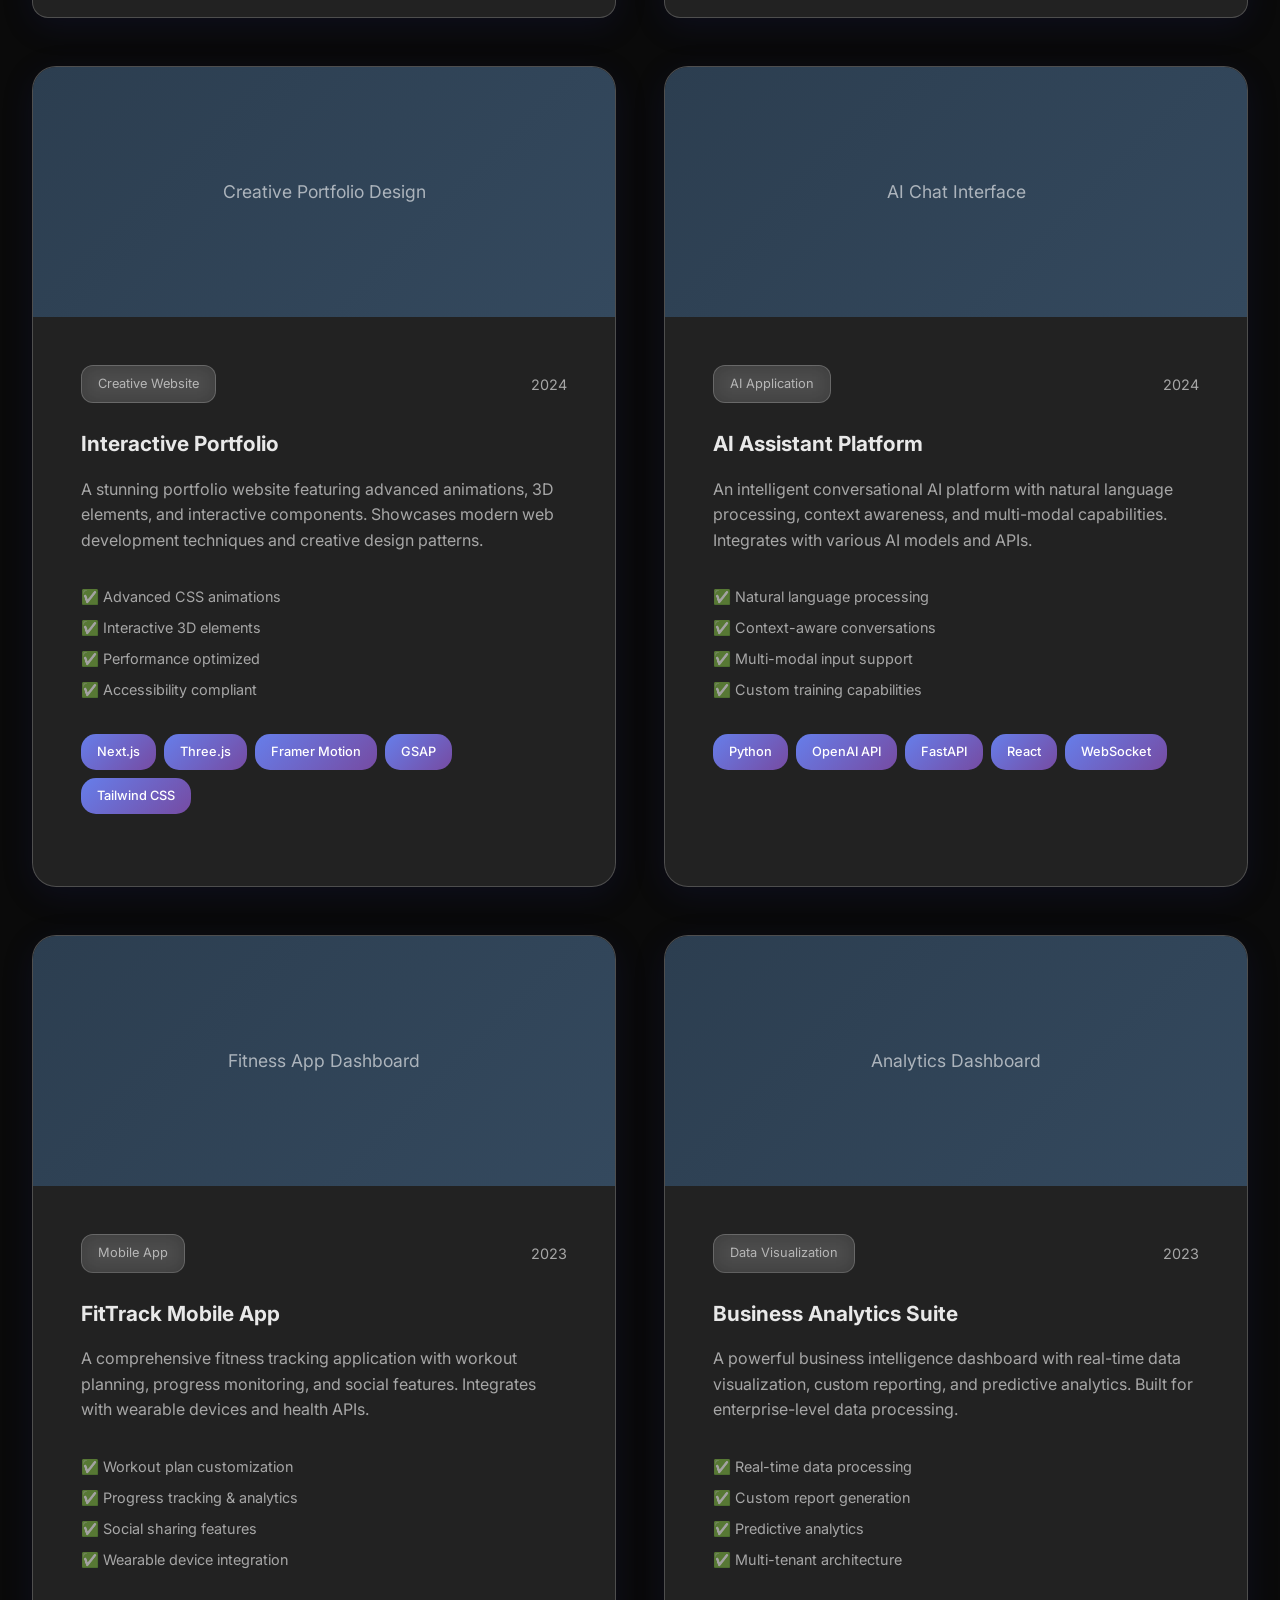
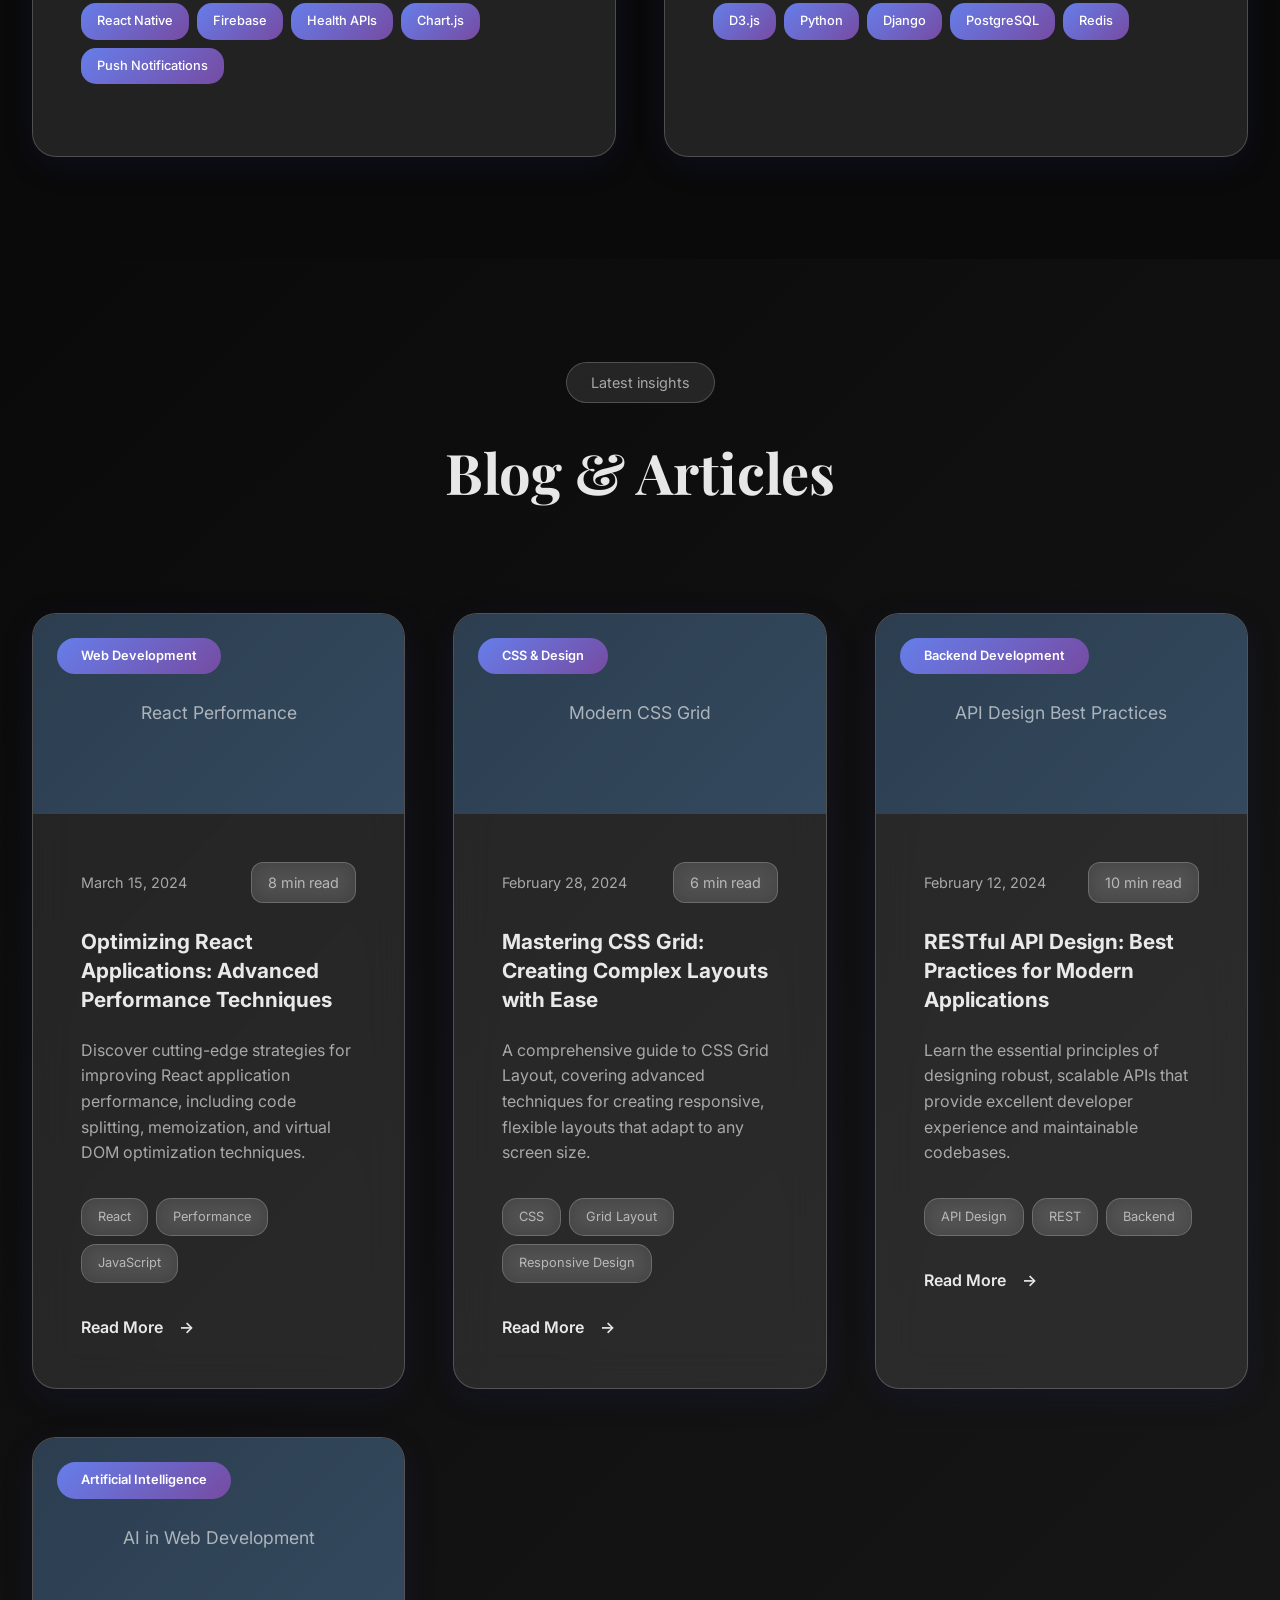
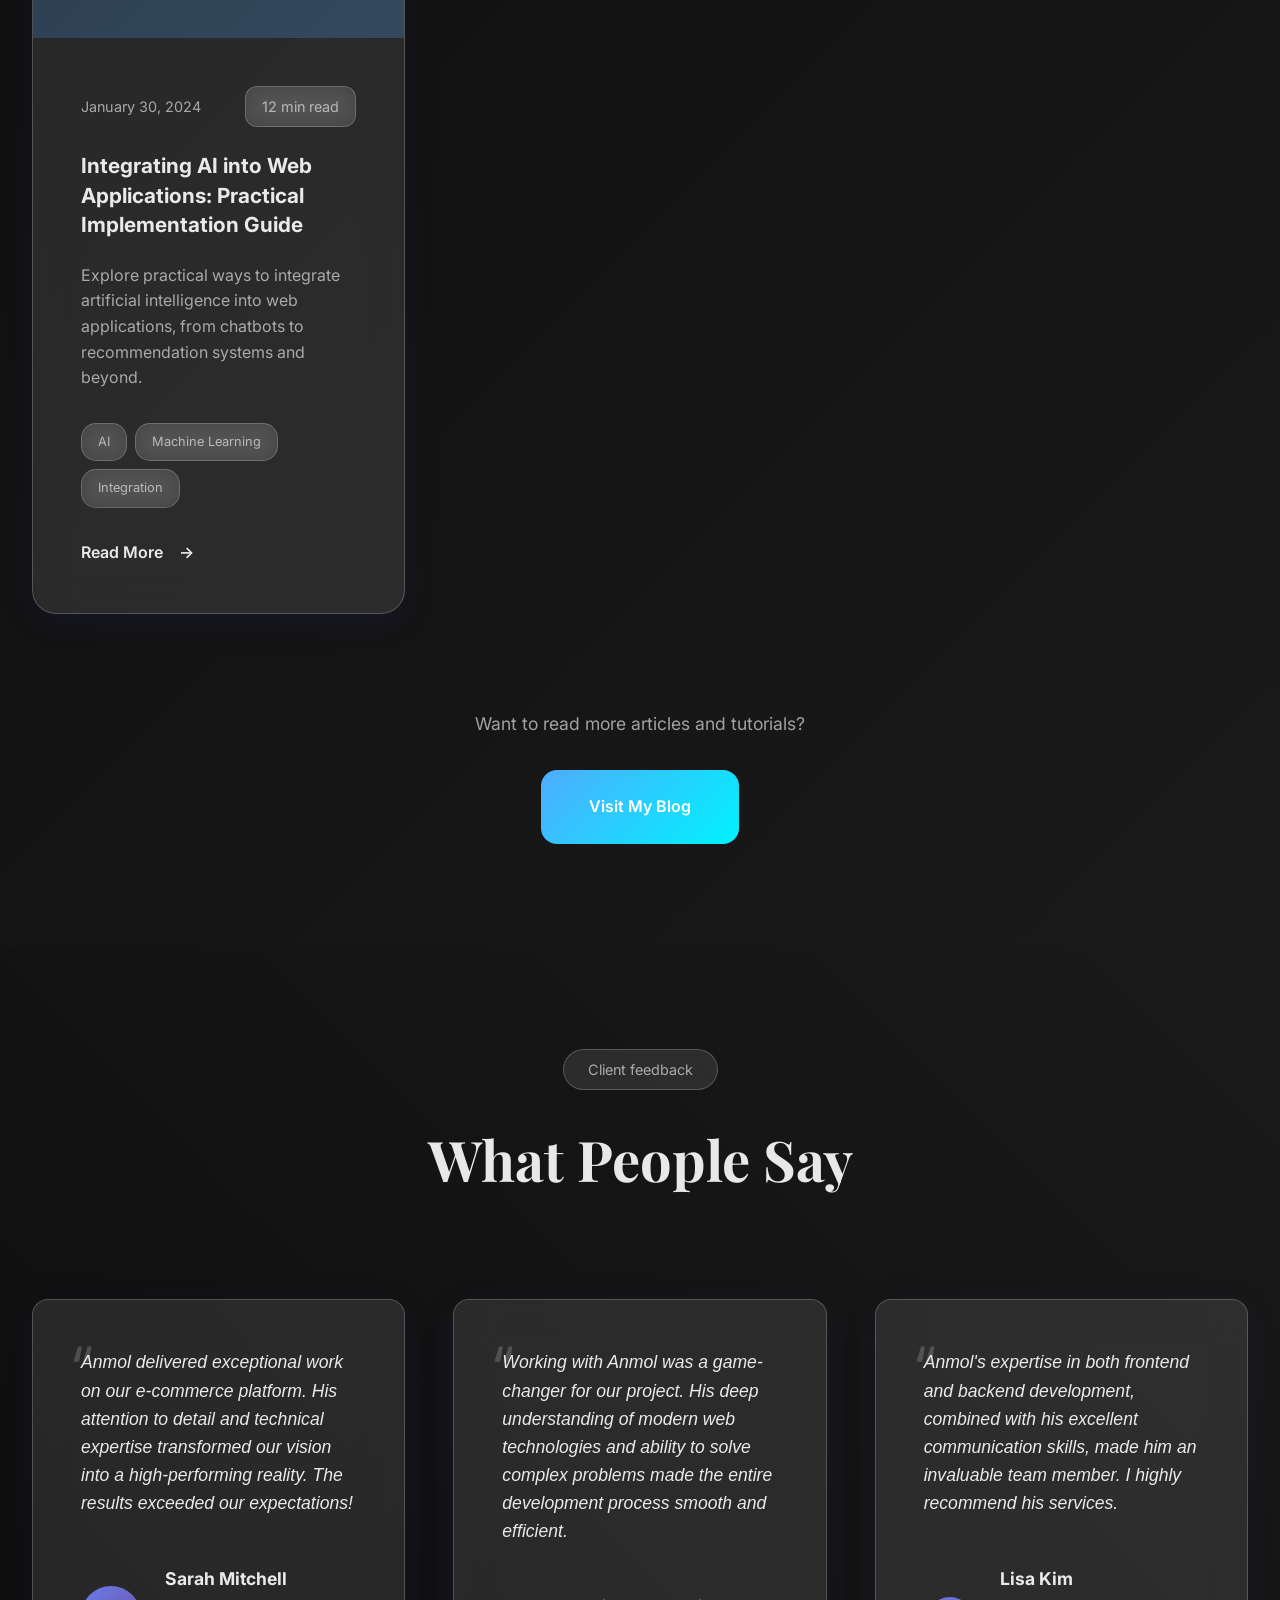
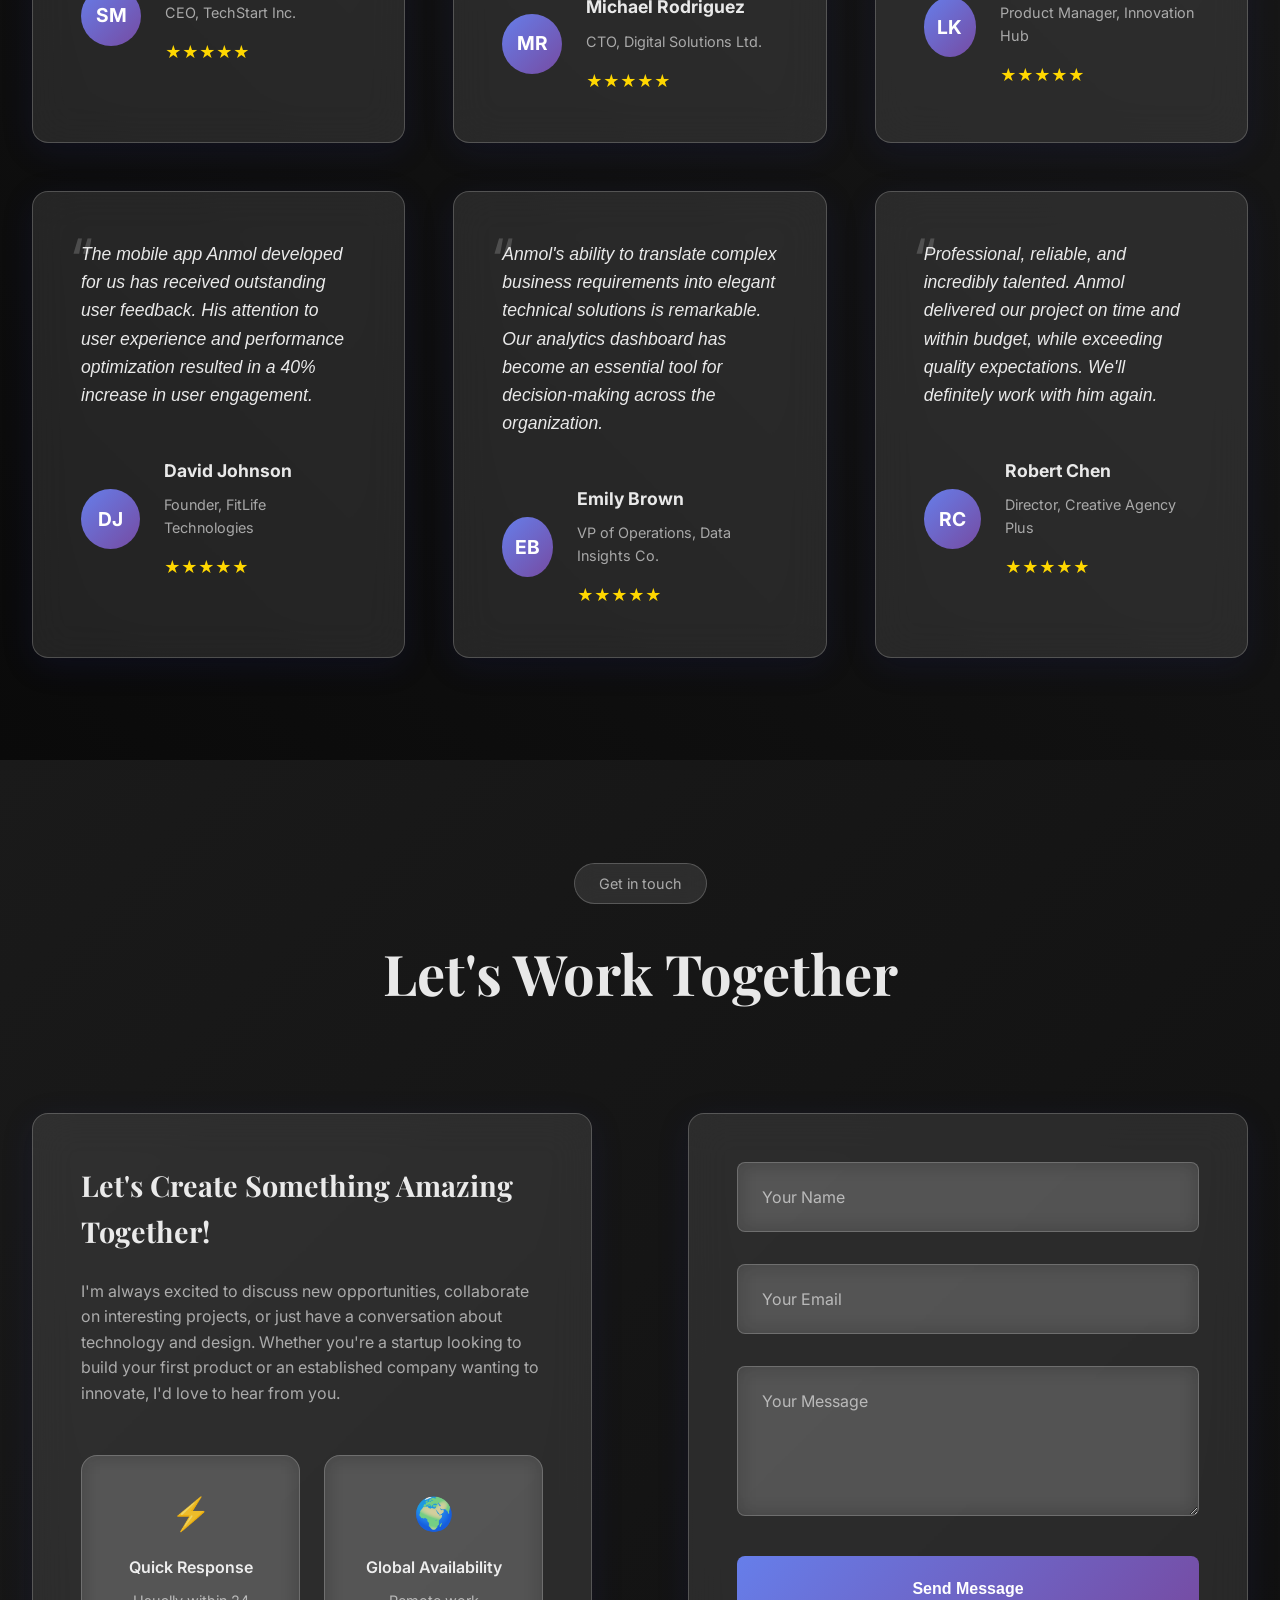
==== commit 87750d68: "👤 Update portfolio with Anmol Pal's personal information\n\n- Changed name from Alex Johnson to Anmo" ====
--- a/index.html
+++ b/index.html
@@ -3,7 +3,7 @@
 <head>
     <meta charset="UTF-8">
     <meta name="viewport" content="width=device-width, initial-scale=1.0">
-    <title>Portfolio | Modern Developer</title>
+    <title>Anmol Pal | Full-Stack Developer & Designer</title>
     <link rel="preconnect" href="https://fonts.googleapis.com">
     <link rel="preconnect" href="https://fonts.gstatic.com" crossorigin>
     <link href="https://fonts.googleapis.com/css2?family=Inter:wght@300;400;500;600;700&family=Playfair+Display:wght@400;500;600;700&display=swap" rel="stylesheet">
@@ -26,7 +26,7 @@
     <nav class="navbar glass-effect">
         <div class="nav-container">
             <div class="nav-logo">
-                <span class="logo-text">Portfolio</span>
+                <span class="logo-text">Anmol Pal</span>
             </div>
             <ul class="nav-menu">
                 <li class="nav-item"><a href="#home" class="nav-link magnetic-btn">Home</a></li>
@@ -92,7 +92,7 @@
                 <div class="about-content">
                     <div class="about-text">
                         <div class="text-block glass-card">
-                            <h3>Hello, I'm Alex Johnson</h3>
+                            <h3>Hello, I'm Anmol Pal</h3>
                             <p>A passionate Full-Stack Developer and UI/UX Designer with over 5 years of experience creating digital solutions that make a difference. I specialize in building modern web applications that seamlessly blend functionality with beautiful, intuitive design.</p>
                             <p>My journey began with a Computer Science degree and has evolved through working with startups, agencies, and enterprises. I believe in writing clean, scalable code and staying at the forefront of emerging technologies.</p>
                             <p>When I'm not coding, you'll find me exploring new design trends, contributing to open source projects, or mentoring aspiring developers in my local tech community.</p>
@@ -111,7 +111,7 @@
                                 </div>
                             </div>
                             <div class="resume-download">
-                                <a href="assets/Alex_Johnson_Resume.pdf" download="Alex_Johnson_Resume.pdf" class="download-btn magnetic-btn">
+                                <a href="assets/Anmol_Pal_Resume.pdf" download="Anmol_Pal_Resume.pdf" class="download-btn magnetic-btn">
                                     <span class="download-icon">📄</span>
                                     <span>Download Resume</span>
                                     <div class="btn-bg"></div>
@@ -842,7 +842,7 @@
                     <div class="testimonial-card glass-card">
                         <div class="testimonial-content">
                             <div class="quote-icon">“</div>
-                            <p>Alex delivered exceptional work on our e-commerce platform. His attention to detail and technical expertise transformed our vision into a high-performing reality. The results exceeded our expectations!</p>
+                            <p>Anmol delivered exceptional work on our e-commerce platform. His attention to detail and technical expertise transformed our vision into a high-performing reality. The results exceeded our expectations!</p>
                         </div>
                         <div class="testimonial-author">
                             <div class="author-info">
@@ -863,7 +863,7 @@
                     <div class="testimonial-card glass-card">
                         <div class="testimonial-content">
                             <div class="quote-icon">“</div>
-                            <p>Working with Alex was a game-changer for our project. His deep understanding of modern web technologies and ability to solve complex problems made the entire development process smooth and efficient.</p>
+                            <p>Working with Anmol was a game-changer for our project. His deep understanding of modern web technologies and ability to solve complex problems made the entire development process smooth and efficient.</p>
                         </div>
                         <div class="testimonial-author">
                             <div class="author-info">
@@ -884,7 +884,7 @@
                     <div class="testimonial-card glass-card">
                         <div class="testimonial-content">
                             <div class="quote-icon">“</div>
-                            <p>Alex's expertise in both frontend and backend development, combined with his excellent communication skills, made him an invaluable team member. I highly recommend his services.</p>
+                            <p>Anmol's expertise in both frontend and backend development, combined with his excellent communication skills, made him an invaluable team member. I highly recommend his services.</p>
                         </div>
                         <div class="testimonial-author">
                             <div class="author-info">
@@ -905,7 +905,7 @@
                     <div class="testimonial-card glass-card">
                         <div class="testimonial-content">
                             <div class="quote-icon">“</div>
-                            <p>The mobile app Alex developed for us has received outstanding user feedback. His attention to user experience and performance optimization resulted in a 40% increase in user engagement.</p>
+                            <p>The mobile app Anmol developed for us has received outstanding user feedback. His attention to user experience and performance optimization resulted in a 40% increase in user engagement.</p>
                         </div>
                         <div class="testimonial-author">
                             <div class="author-info">
@@ -926,7 +926,7 @@
                     <div class="testimonial-card glass-card">
                         <div class="testimonial-content">
                             <div class="quote-icon">“</div>
-                            <p>Alex's ability to translate complex business requirements into elegant technical solutions is remarkable. Our analytics dashboard has become an essential tool for decision-making across the organization.</p>
+                            <p>Anmol's ability to translate complex business requirements into elegant technical solutions is remarkable. Our analytics dashboard has become an essential tool for decision-making across the organization.</p>
                         </div>
                         <div class="testimonial-author">
                             <div class="author-info">
@@ -947,7 +947,7 @@
                     <div class="testimonial-card glass-card">
                         <div class="testimonial-content">
                             <div class="quote-icon">“</div>
-                            <p>Professional, reliable, and incredibly talented. Alex delivered our project on time and within budget, while exceeding quality expectations. We'll definitely work with him again.</p>
+                            <p>Professional, reliable, and incredibly talented. Anmol delivered our project on time and within budget, while exceeding quality expectations. We'll definitely work with him again.</p>
                         </div>
                         <div class="testimonial-author">
                             <div class="author-info">
@@ -1000,18 +1000,18 @@
                             </div>
                             
                             <div class="contact-methods">
-                                <a href="mailto:alex.johnson.dev@example.com" class="contact-method magnetic-btn">
+                                <a href="mailto:anmolpal156@gmail.com" class="contact-method magnetic-btn">
                                     <span class="method-icon">📧</span>
                                     <div class="method-details">
                                         <span class="method-title">Email</span>
-                                        <span class="method-info">alex.johnson.dev@example.com</span>
+                                        <span class="method-info">anmolpal156@gmail.com</span>
                                     </div>
                                 </a>
-                                <a href="tel:+1234567890" class="contact-method magnetic-btn">
+                                <a href="tel:+9779742846173" class="contact-method magnetic-btn">
                                     <span class="method-icon">📞</span>
                                     <div class="method-details">
                                         <span class="method-title">Phone</span>
-                                        <span class="method-info">+1 (234) 567-8900</span>
+                                        <span class="method-info">+977 974-284-6173</span>
                                     </div>
                                 </a>
                                 <a href="#" class="contact-method magnetic-btn">
@@ -1049,21 +1049,21 @@
                                     <span class="location-icon">📍</span>
                                     <div class="location-details">
                                         <span class="location-title">Location</span>
-                                        <span class="location-text">San Francisco, CA (Remote Available)</span>
+                                        <span class="location-text">Kanchanpur, Bheemdatt-18, Goberiya, Nepal</span>
                                     </div>
                                 </div>
                                 <div class="location-item">
                                     <span class="location-icon">⏰</span>
                                     <div class="location-details">
                                         <span class="location-title">Timezone</span>
-                                        <span class="location-text">PST (UTC-8) | Flexible Hours</span>
+                                        <span class="location-text">NPT (UTC+5:45) | Flexible Hours</span>
                                     </div>
                                 </div>
                             </div>
                         </div>
                     </div>
                     <div class="contact-form">
-                        <form class="form glass-card">
+                        <form class="form glass-card" action="mailto:anmolpal156@gmail.com" method="post" enctype="text/plain">
                             <div class="form-group">
                                 <input type="text" class="form-input" placeholder="Your Name" required>
                             </div>
@@ -1088,7 +1088,7 @@
     <footer class="footer glass-effect">
         <div class="container">
             <div class="footer-content">
-                <p>&copy; 2025 Portfolio. Crafted with passion and modern design.</p>
+                <p>&copy; 2025 Anmol Pal. Crafted with passion and modern design.</p>
                 <div class="footer-links">
                     <a href="#" class="footer-link magnetic-btn">Privacy</a>
                     <a href="#" class="footer-link magnetic-btn">Terms</a>
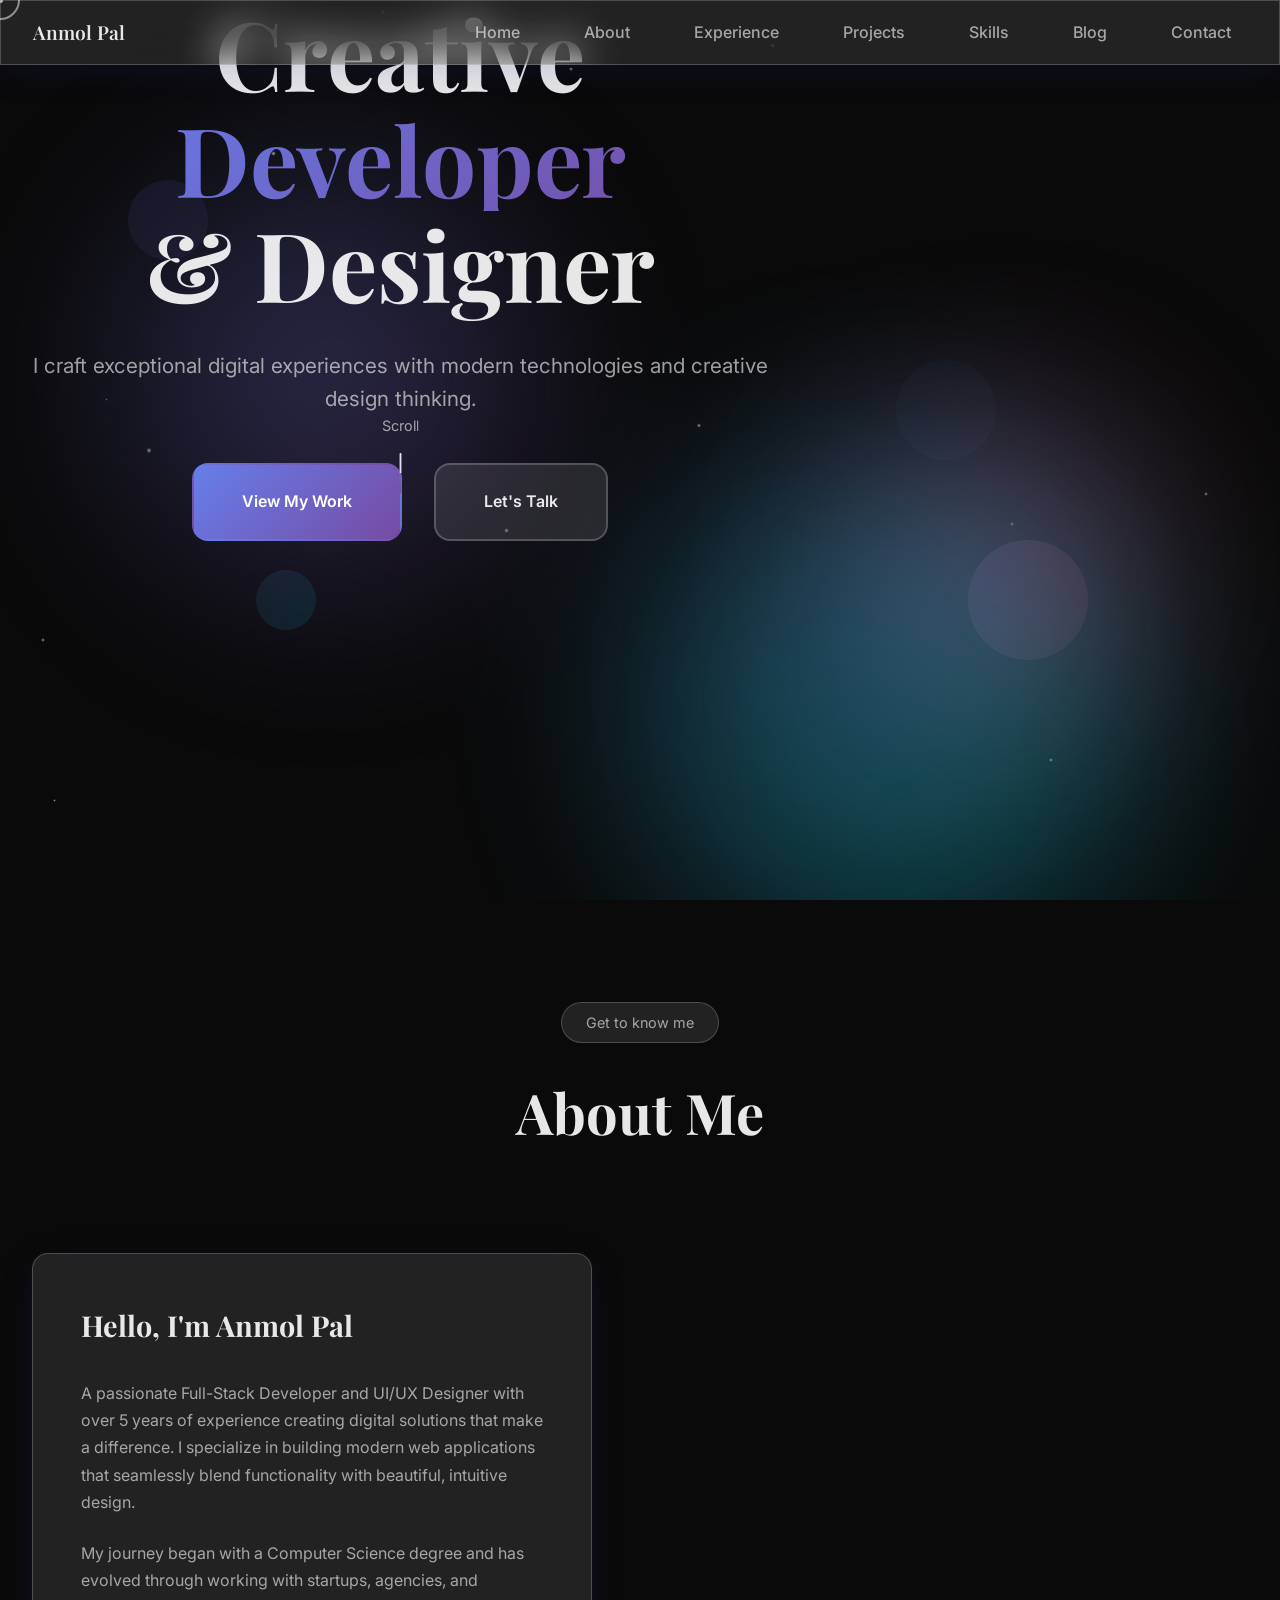
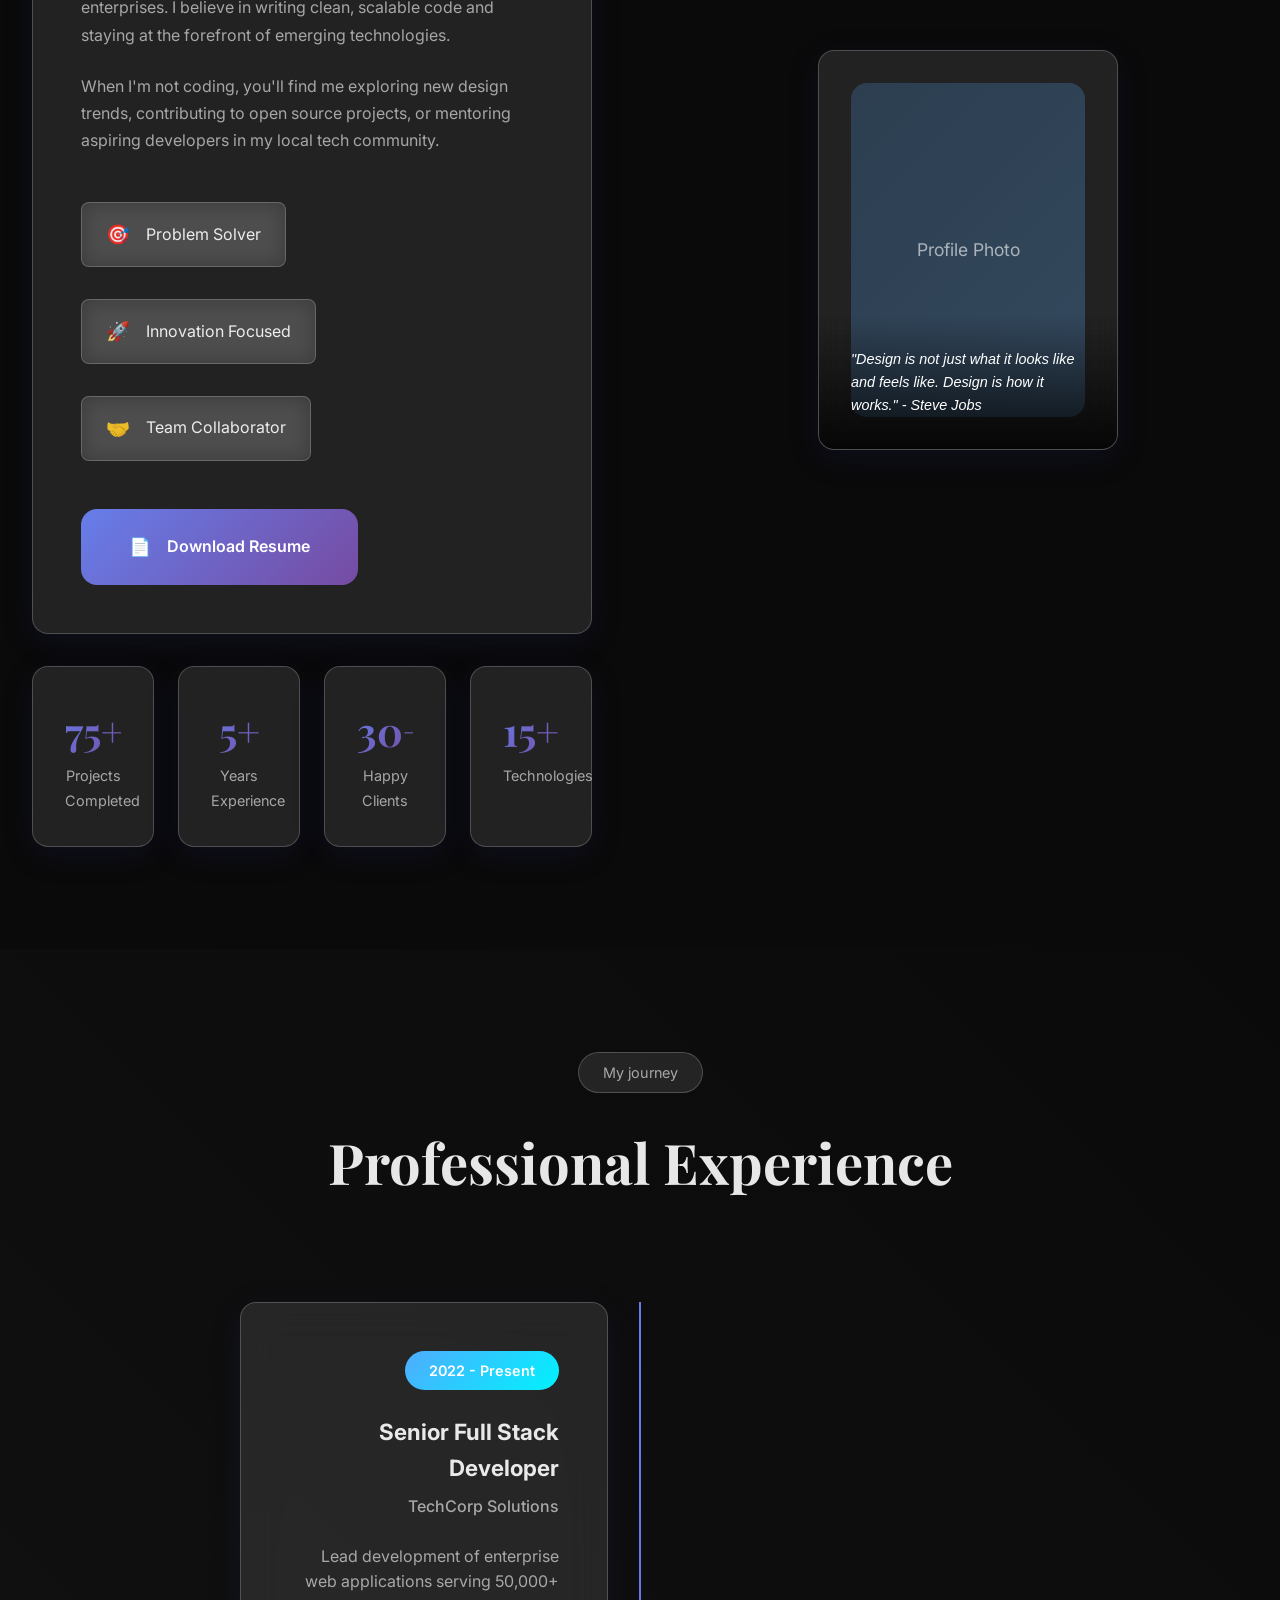
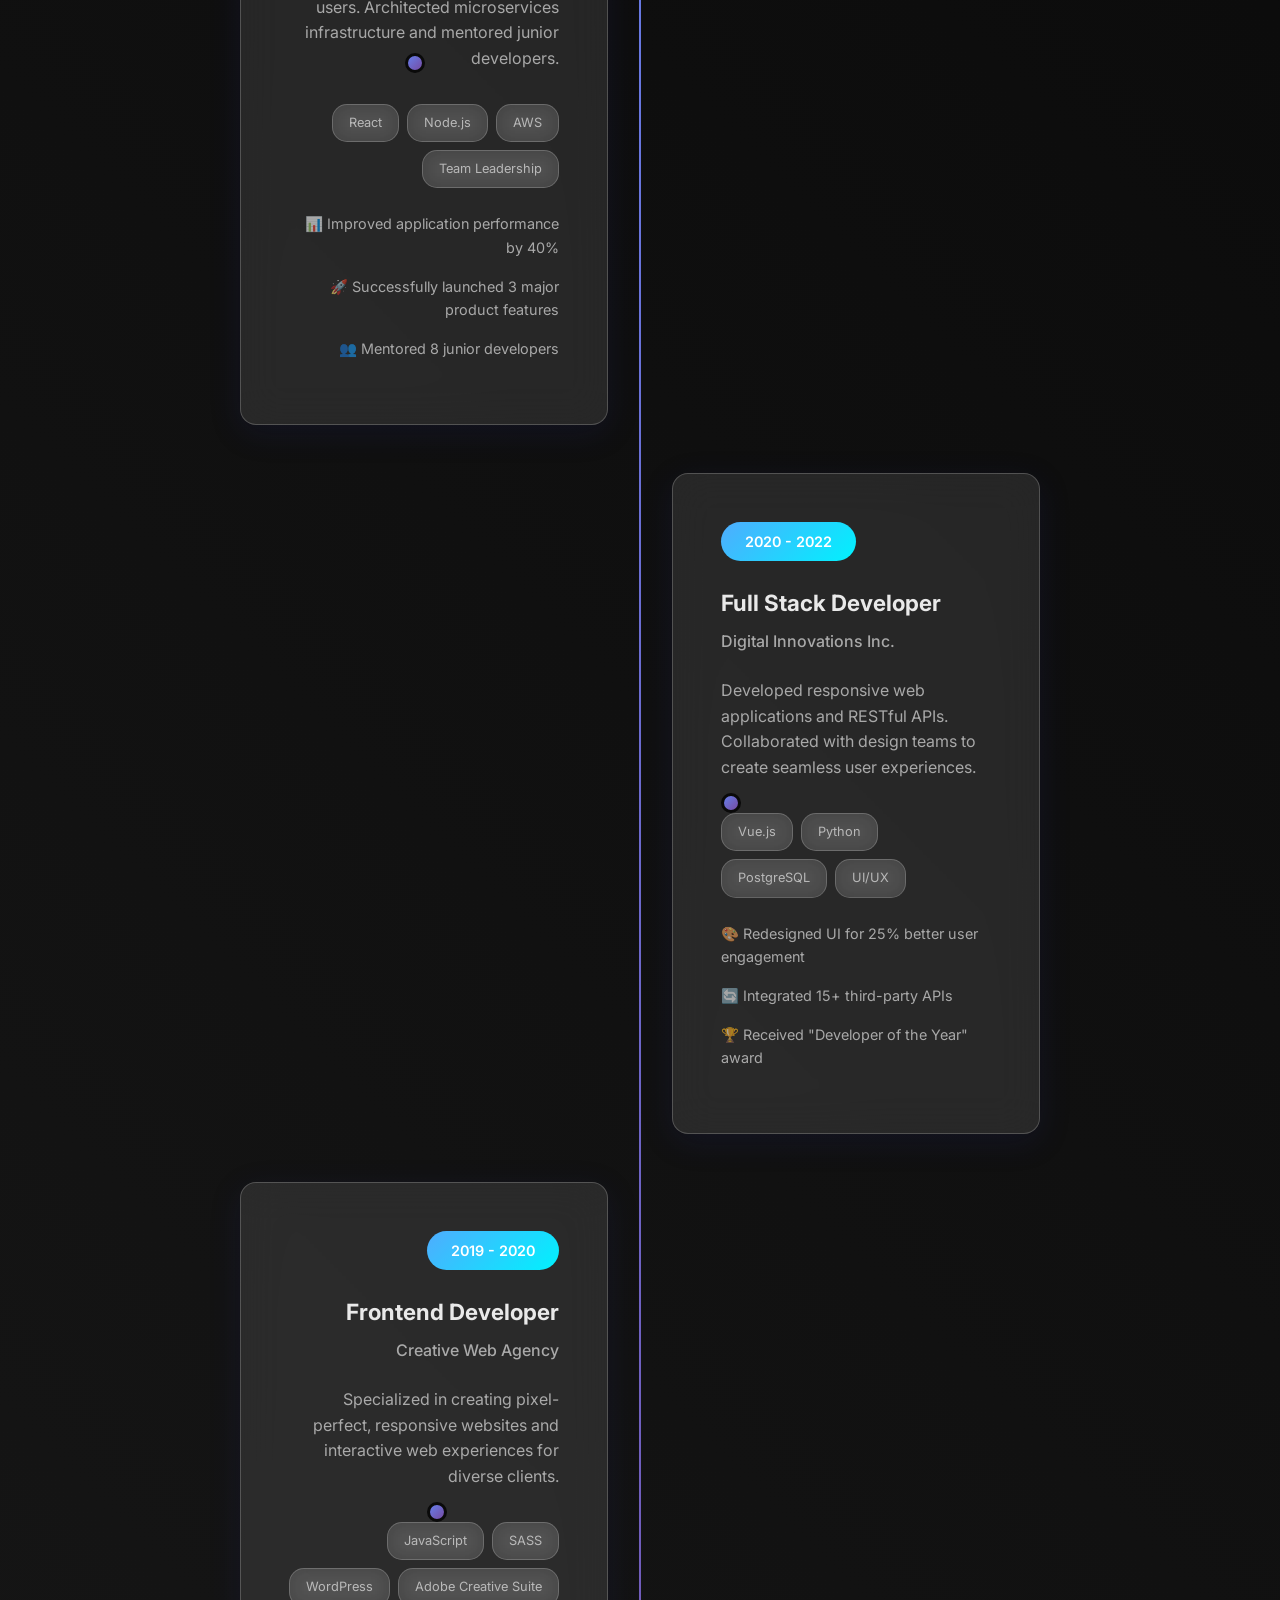
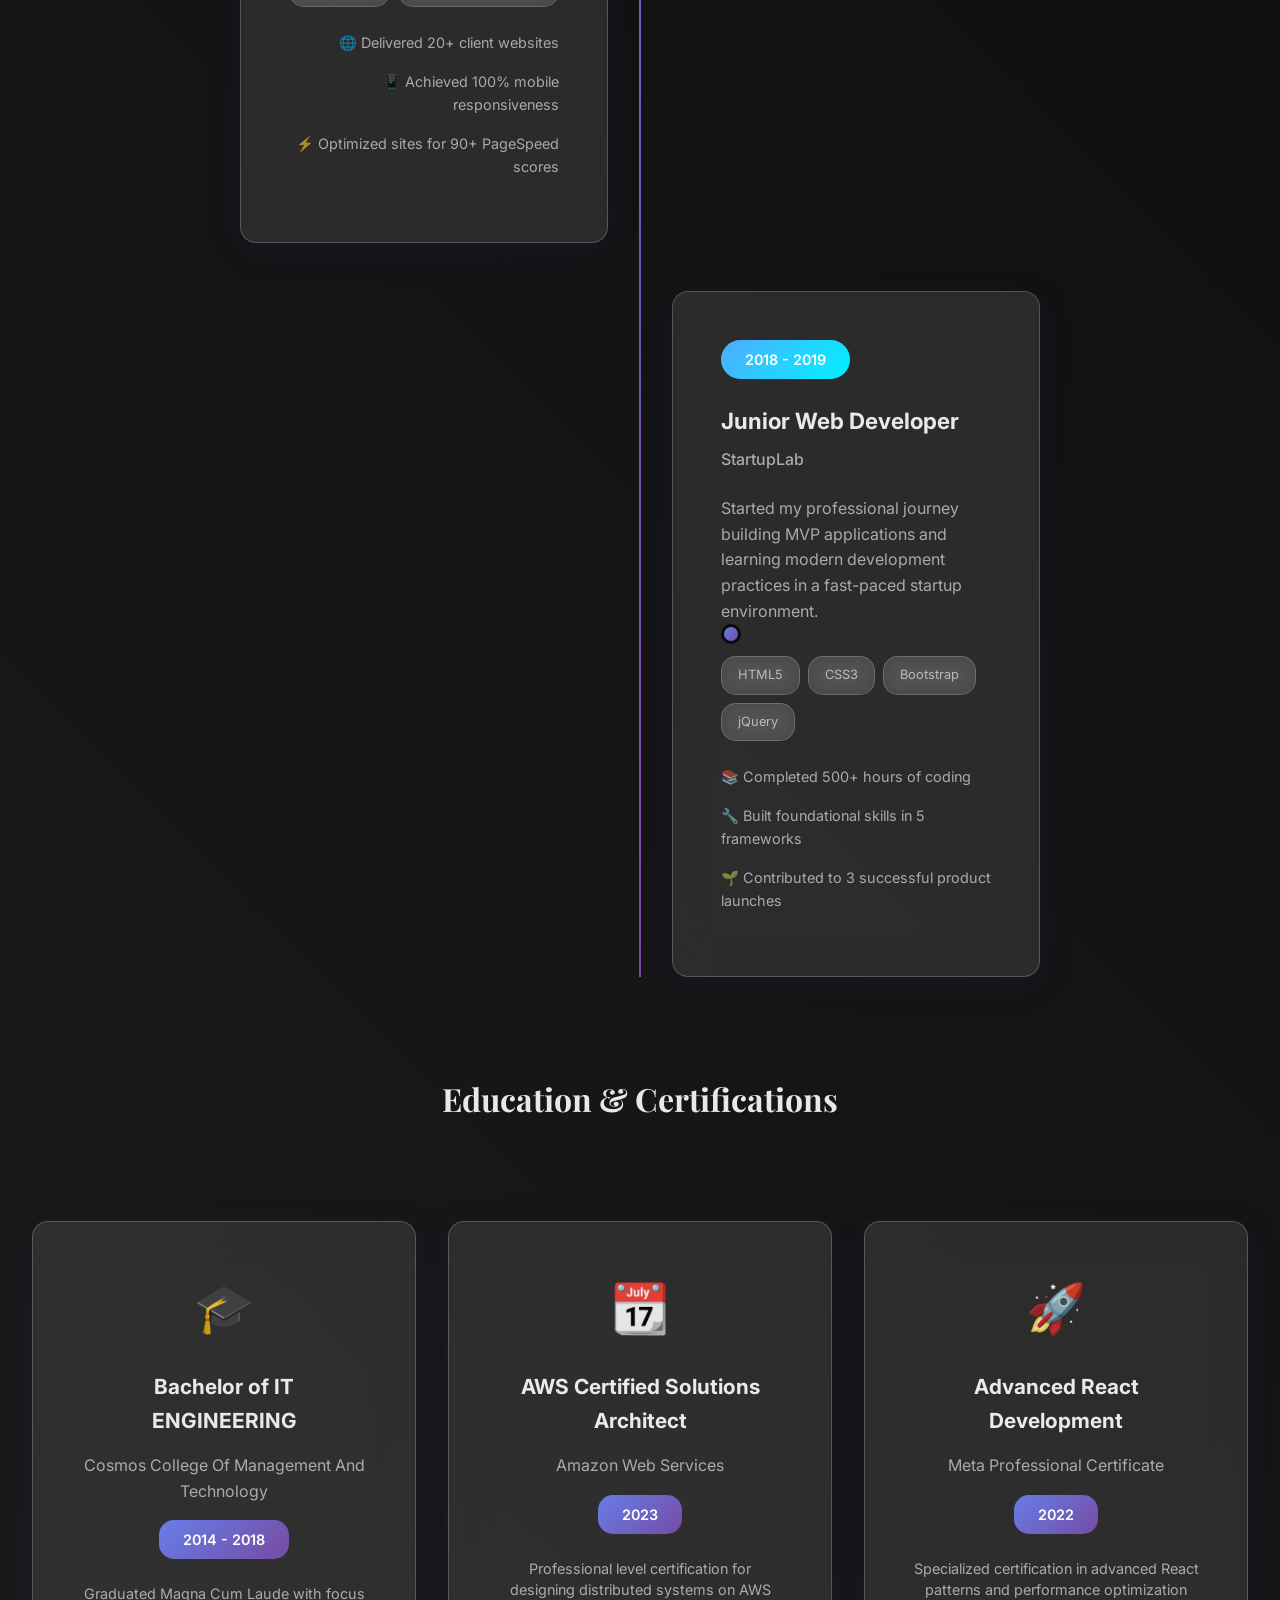
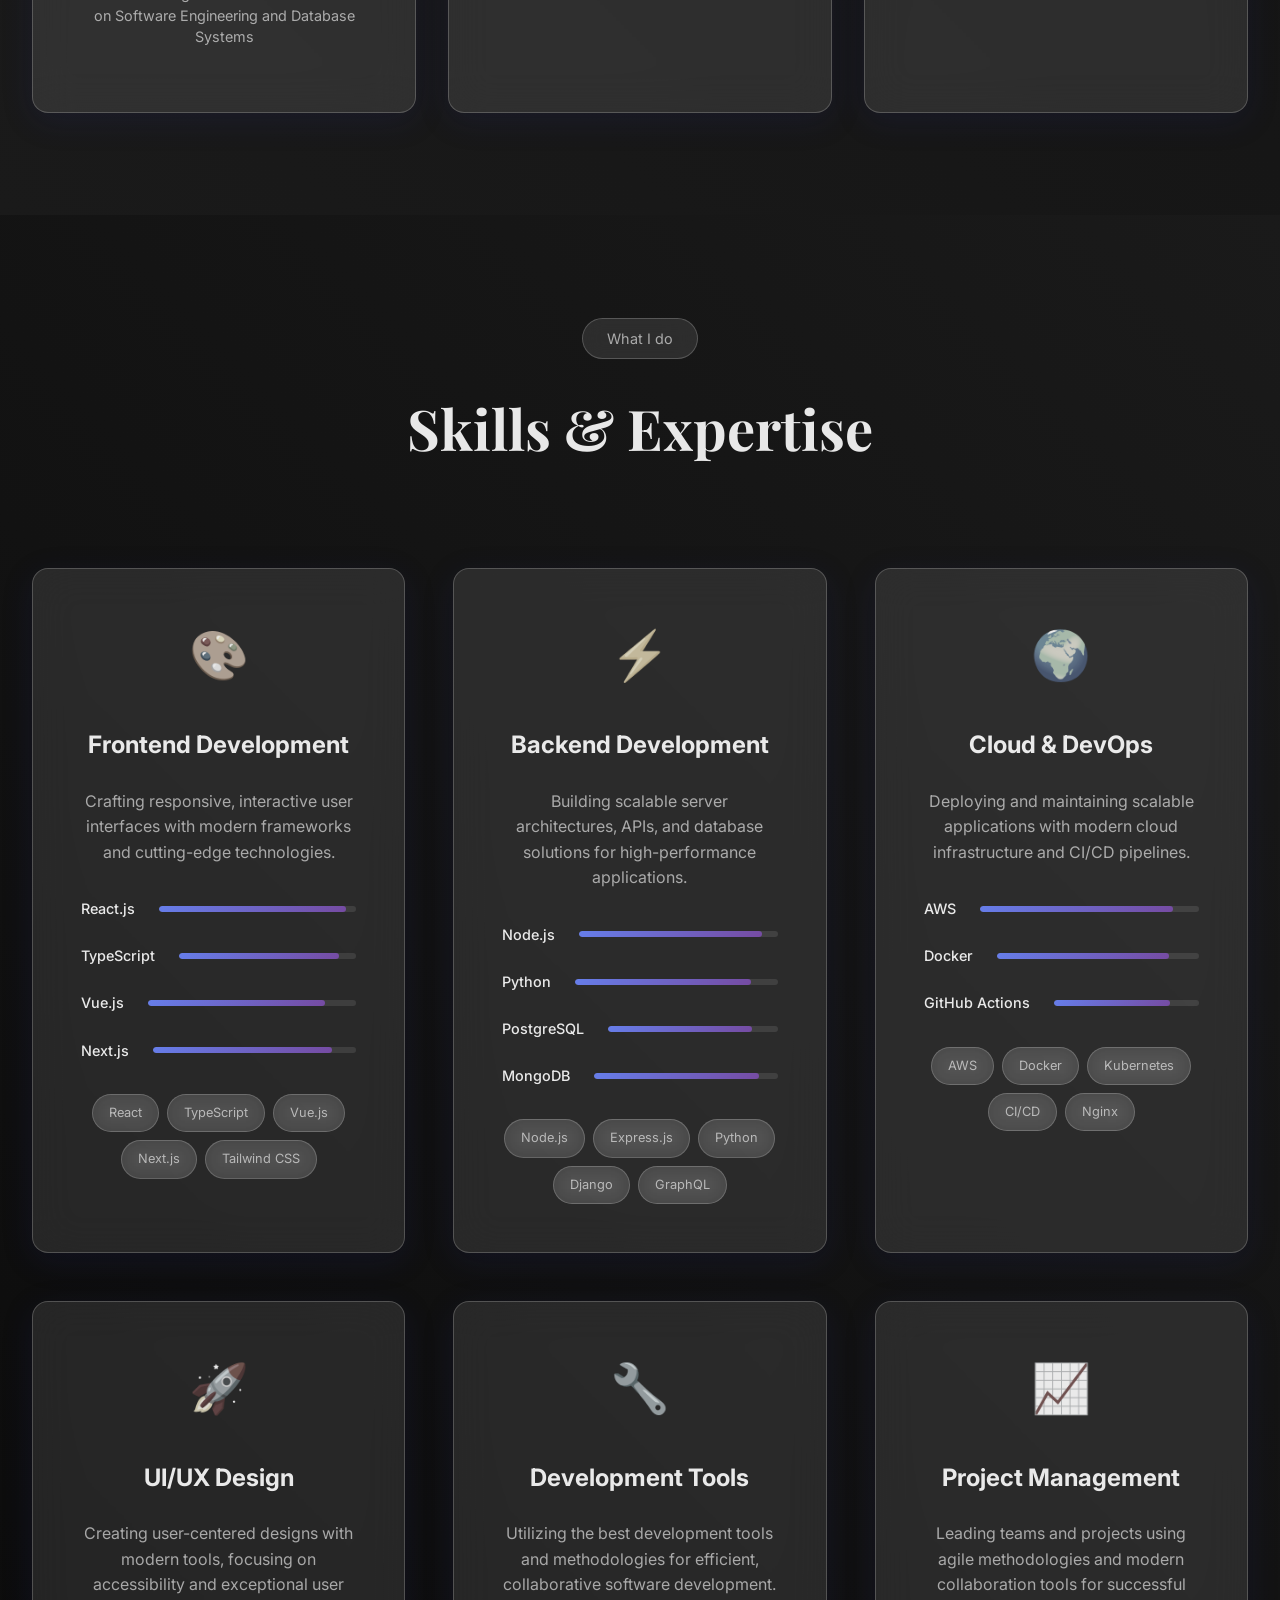
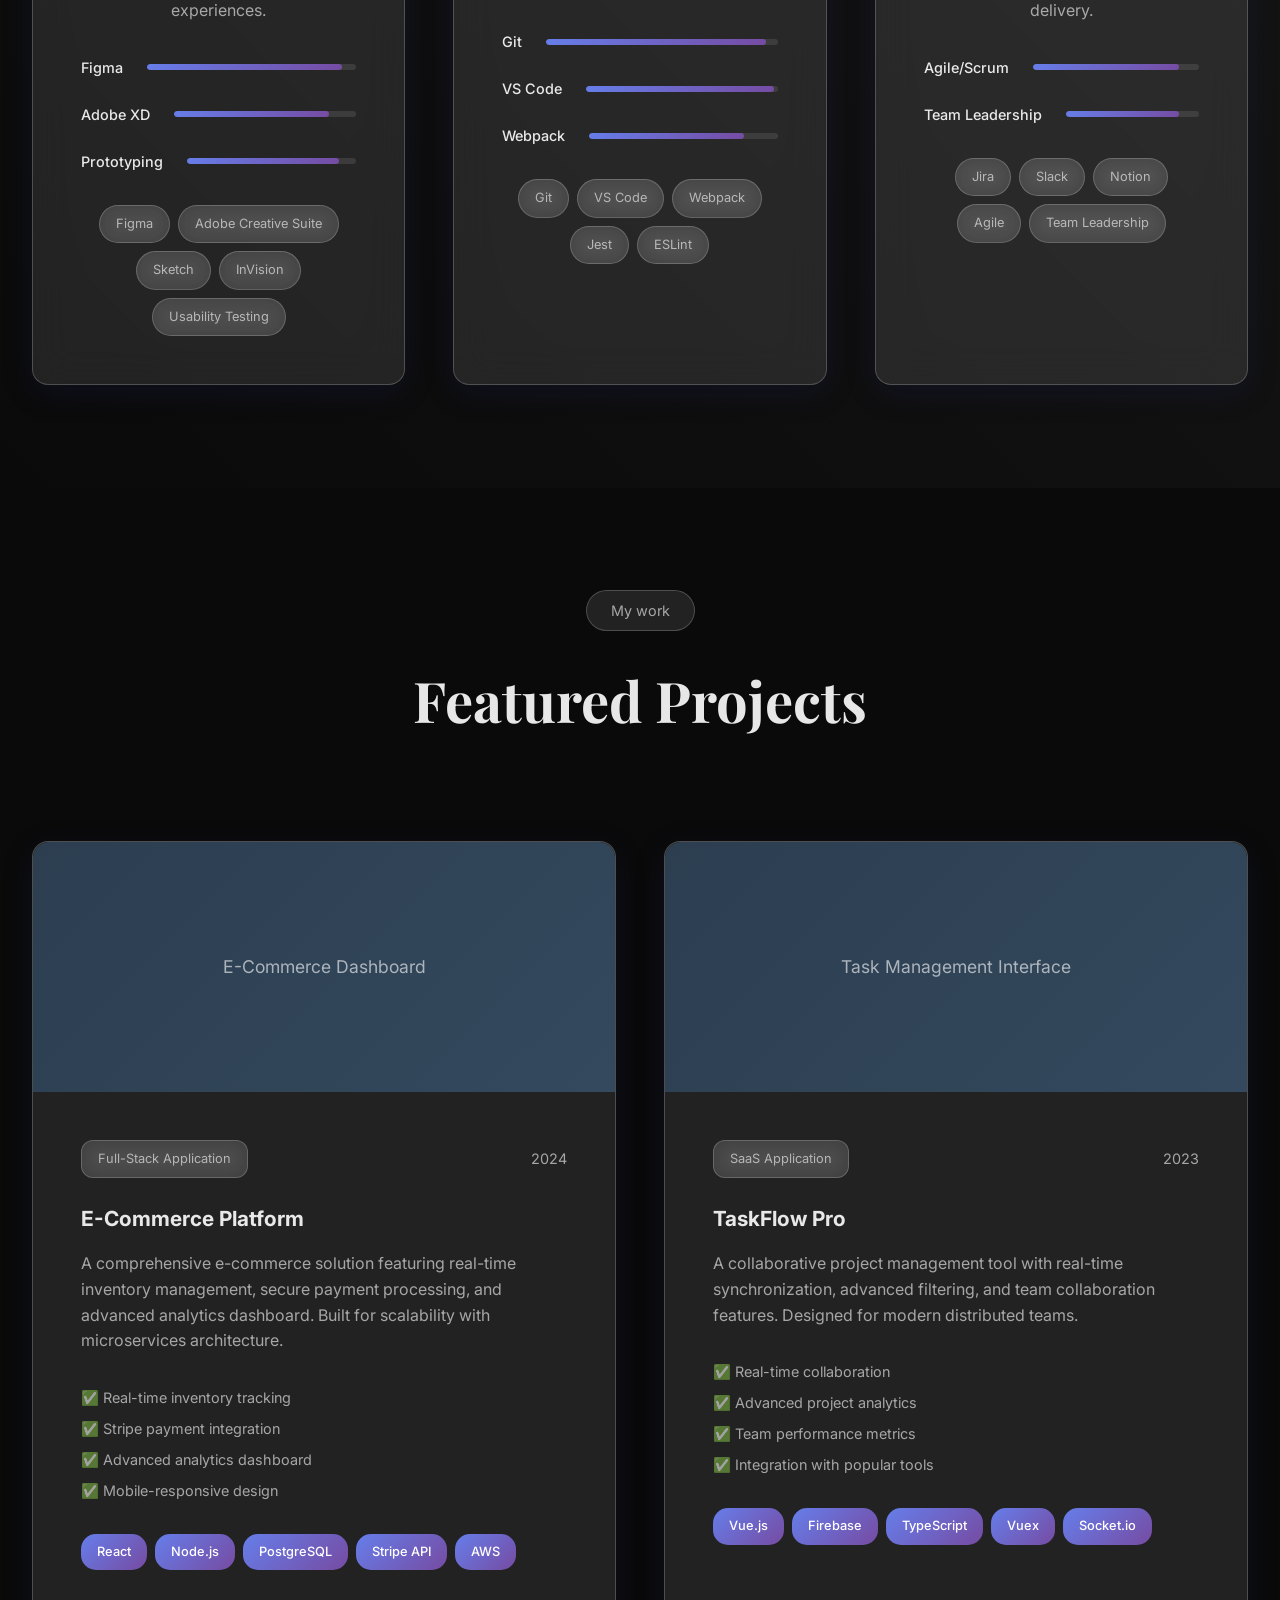
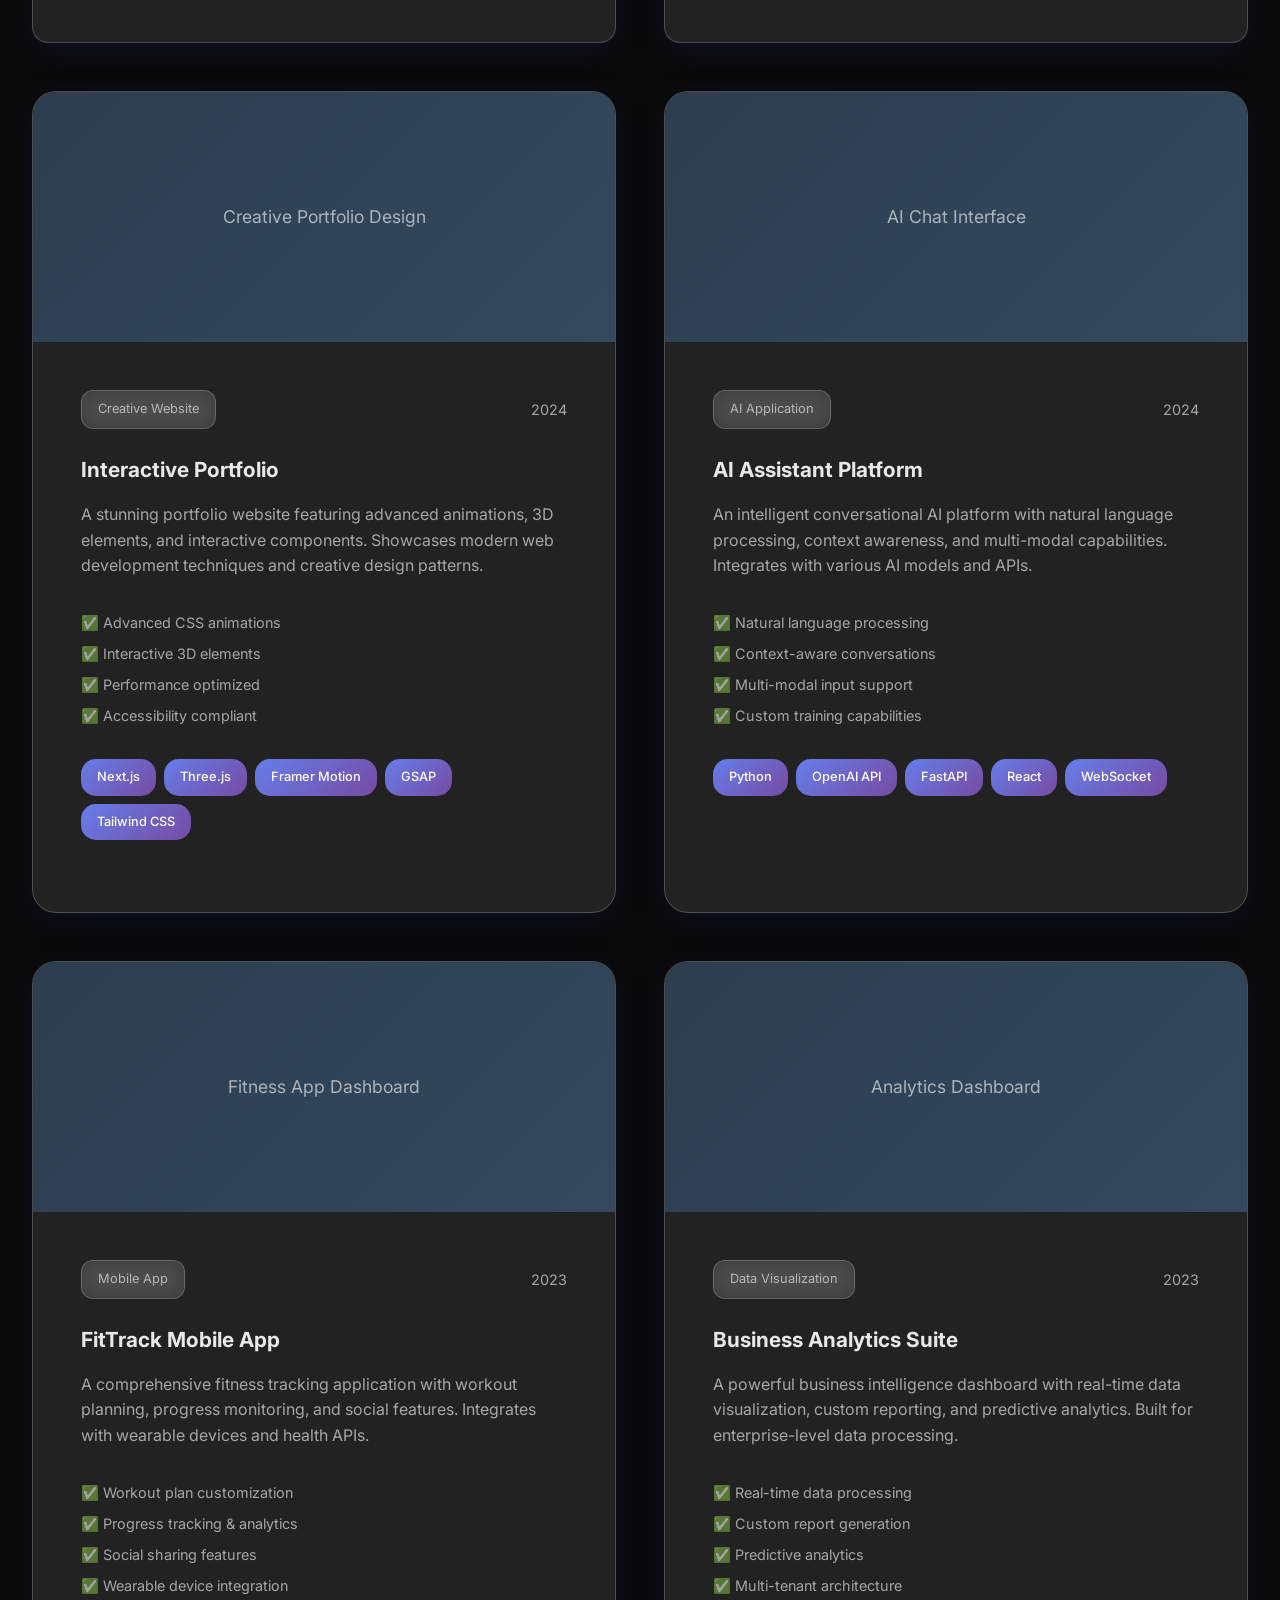
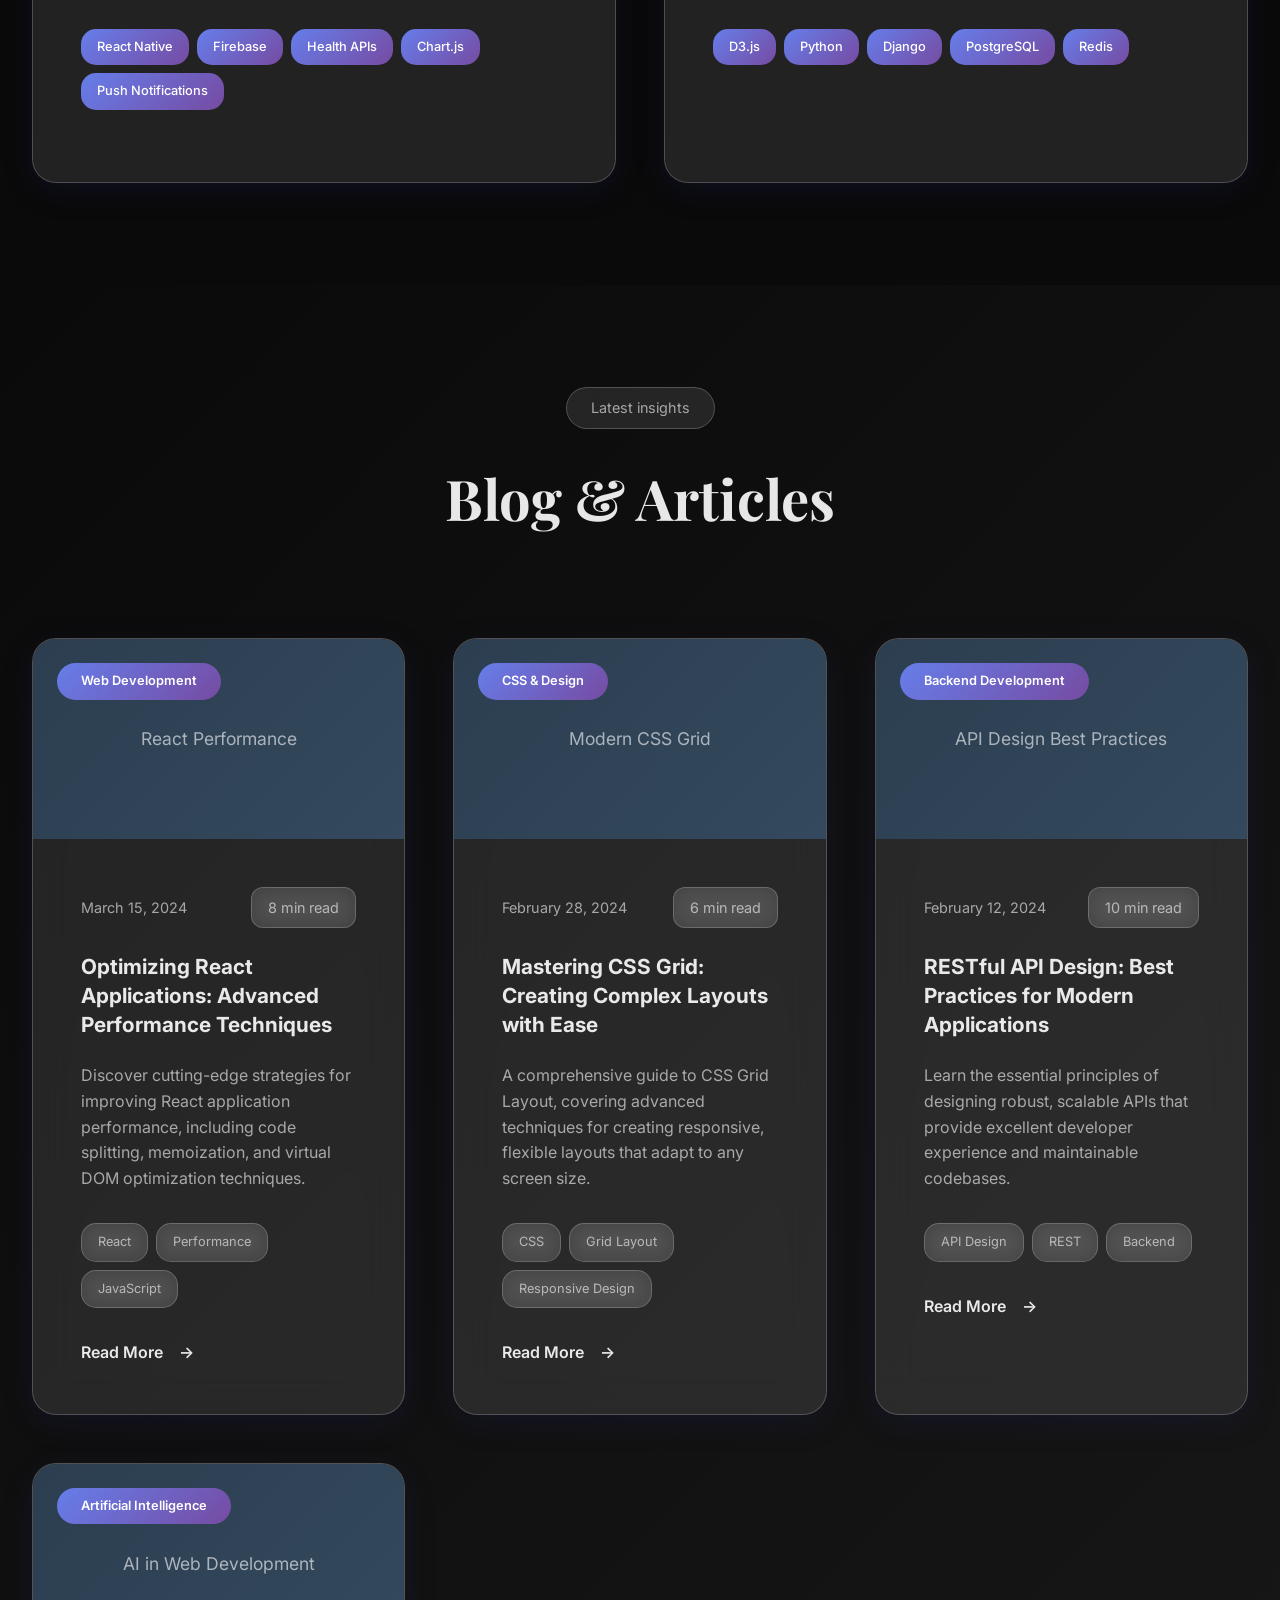
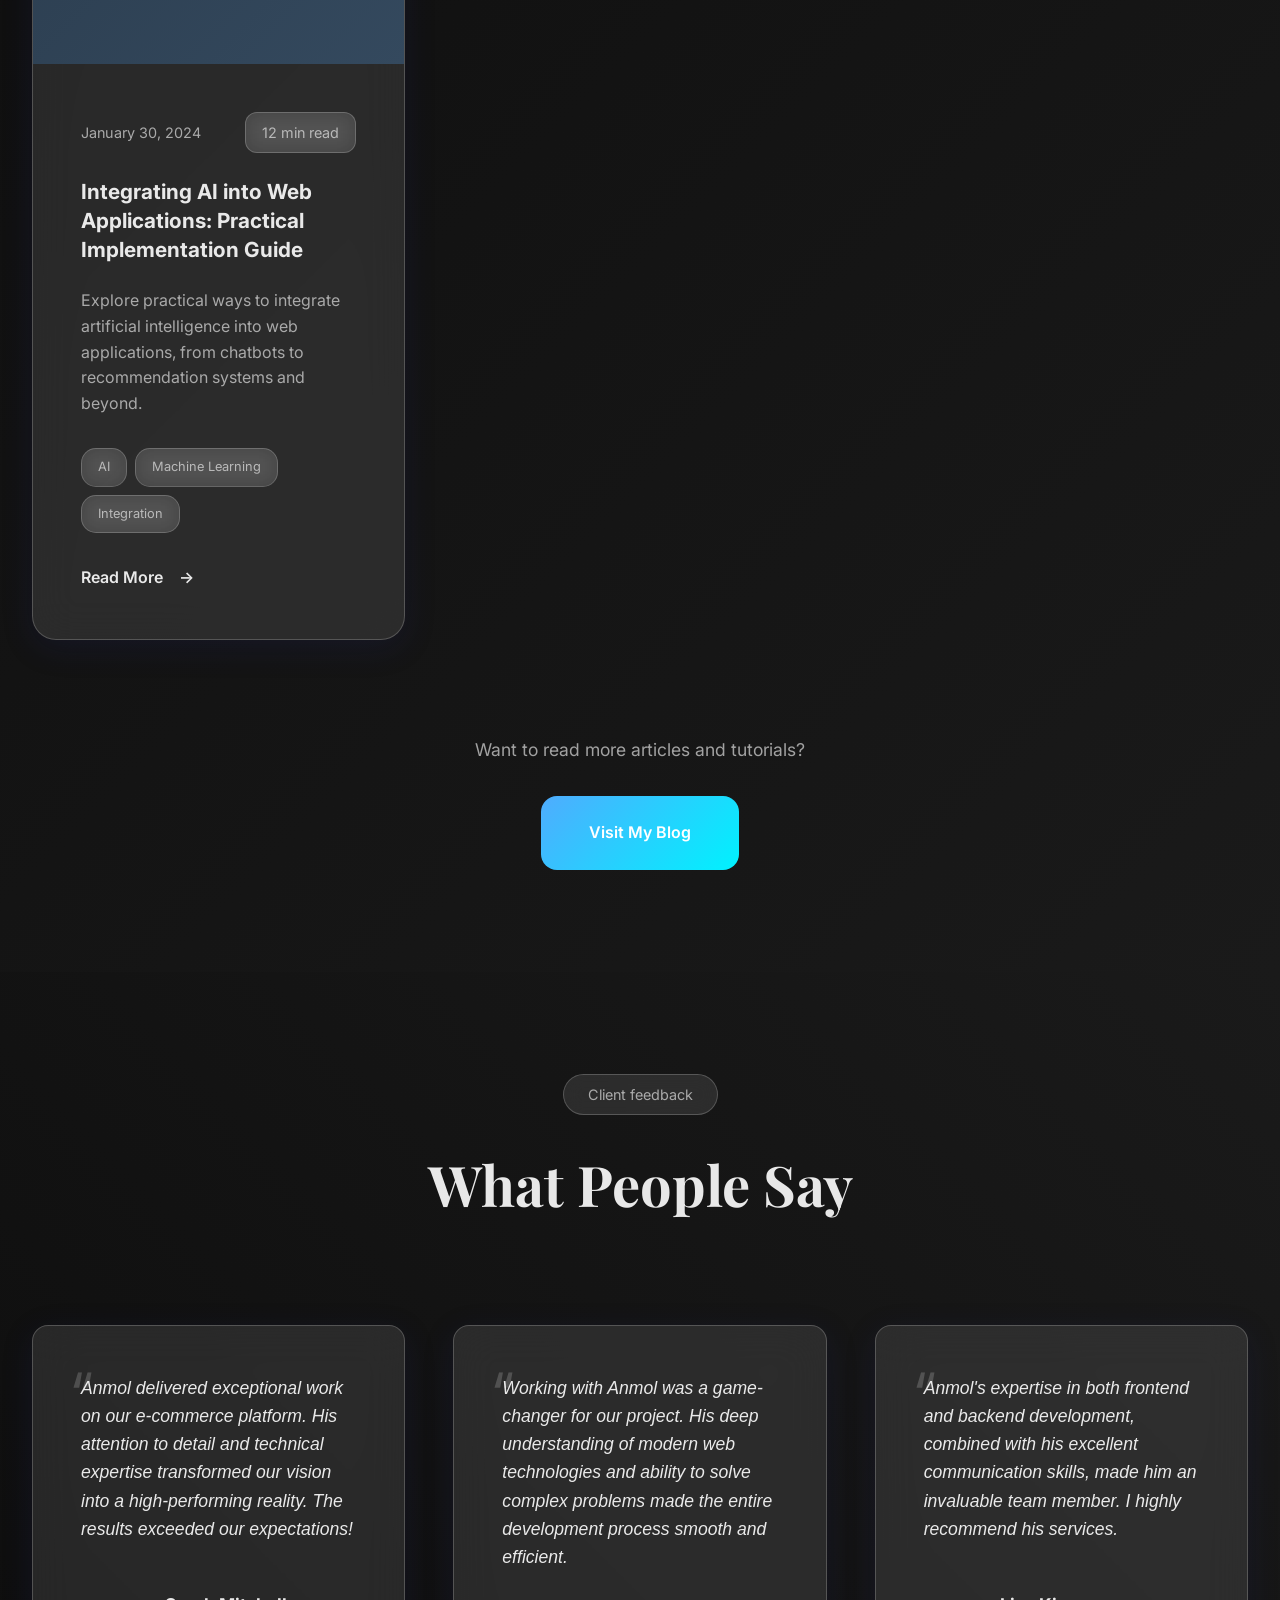
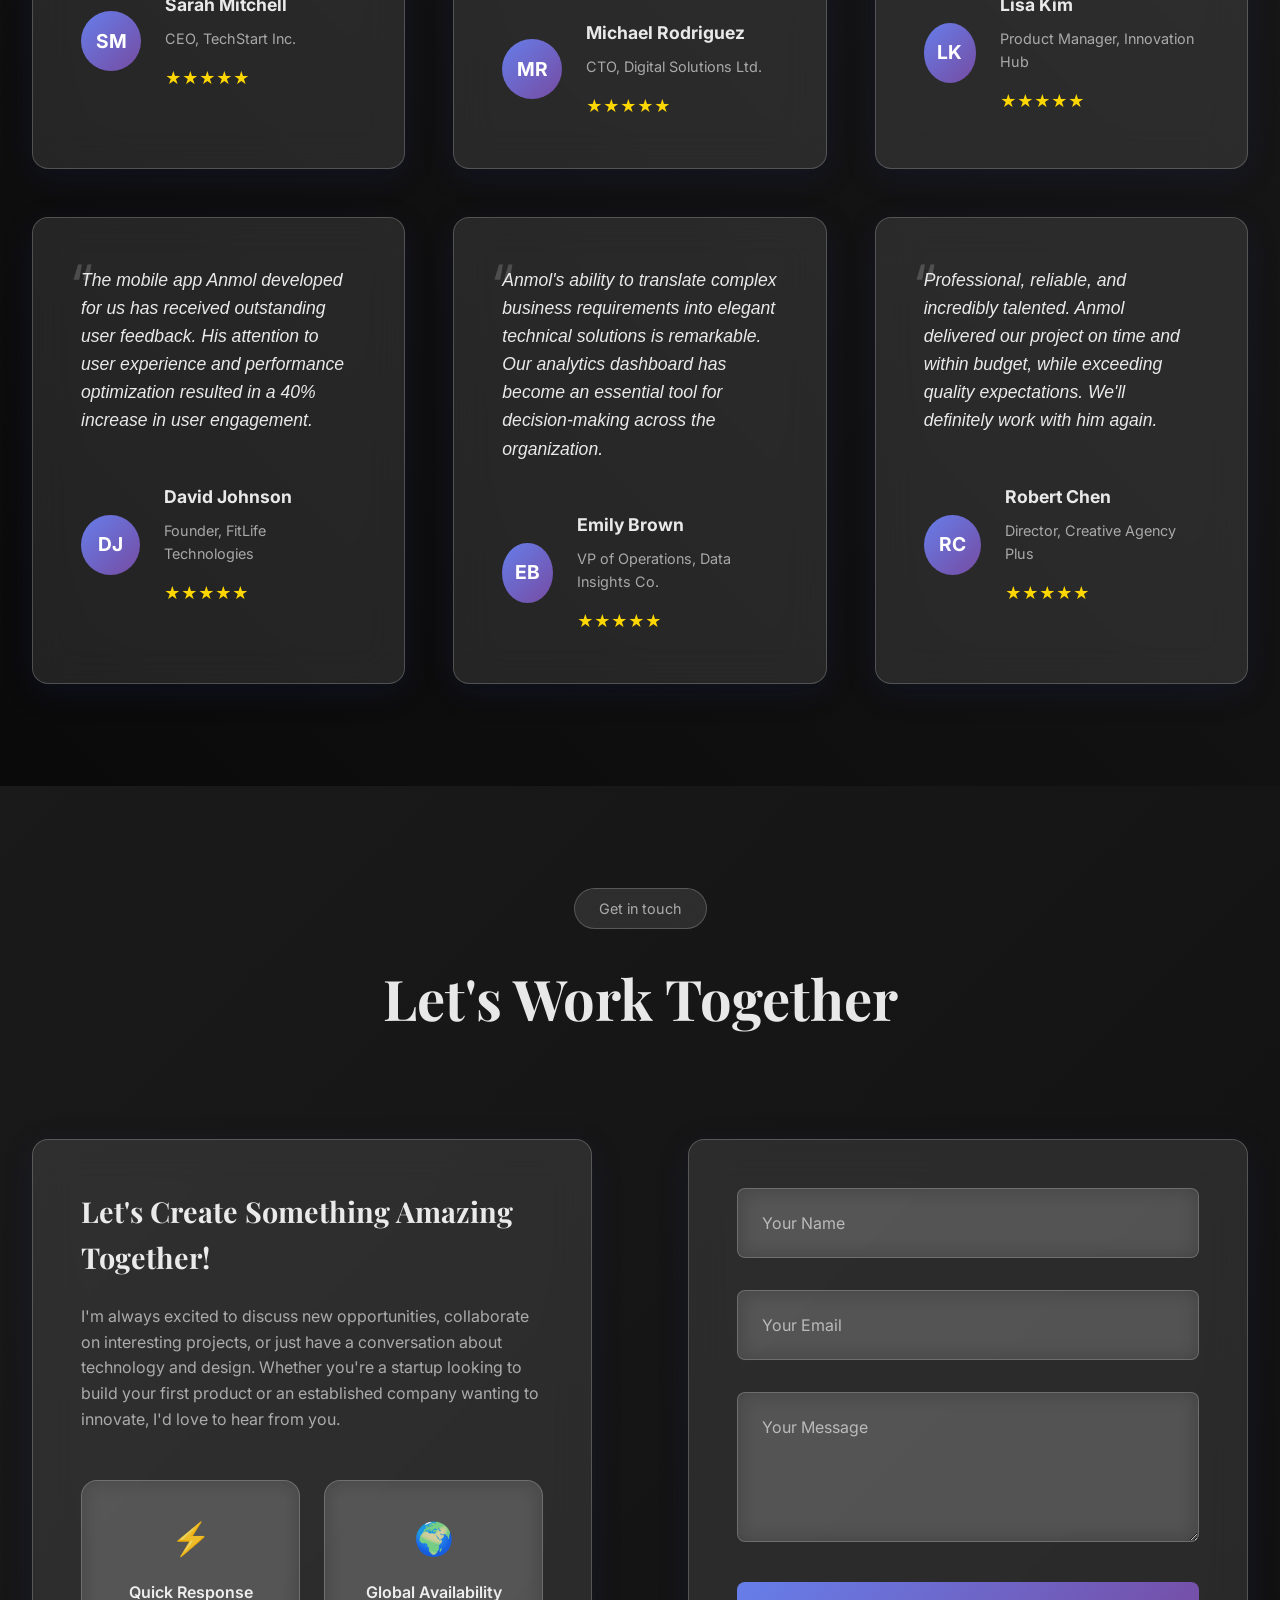
==== commit a26d9299: "Update index.html" ====
--- a/index.html
+++ b/index.html
@@ -248,8 +248,8 @@
                     <div class="education-grid">
                         <div class="education-card glass-card">
                             <div class="edu-icon">🎓</div>
-                            <h4>Bachelor of Computer Science</h4>
-                            <p>University of Technology</p>
+                            <h4>Bachelor of IT ENGINEERING</h4>
+                            <p>Cosmos College Of Management And Technology</p>
                             <span class="edu-year">2014 - 2018</span>
                             <div class="edu-details">
                                 <p>Graduated Magna Cum Laude with focus on Software Engineering and Database Systems</p>
@@ -1025,13 +1025,13 @@
                                     <span class="method-icon">🐱</span>
                                     <div class="method-details">
                                         <span class="method-title">GitHub</span>
-                                        <span class="method-info">View my code repositories</span>
+                                        <span class="method-info"><a href ="https://github.com/Anmolpal099/portfolio">View my code repositories</a></span>
                                     </div>
                                 </a>
                                 <a href="#" class="contact-method magnetic-btn">
                                     <span class="method-icon">📱</span>
                                     <div class="method-details">
-                                        <span class="method-title">Twitter</span>
+                                        <span class="method-title"><a href= "https://x.com/anmolpal83961">Twitter</a></span>
                                         <span class="method-info">Follow for tech insights</span>
                                     </div>
                                 </a>
--- a/css/styles.css
+++ b/css/styles.css
@@ -223,9 +223,10 @@
 
 .nav-logo .logo-text {
     font-family: var(--font-display);
-    font-size: 1.5rem;
+    font-size: 1.2rem;
     font-weight: 600;
     color: var(--text-light);
+    white-space: nowrap;
 }
 
 .nav-menu {
